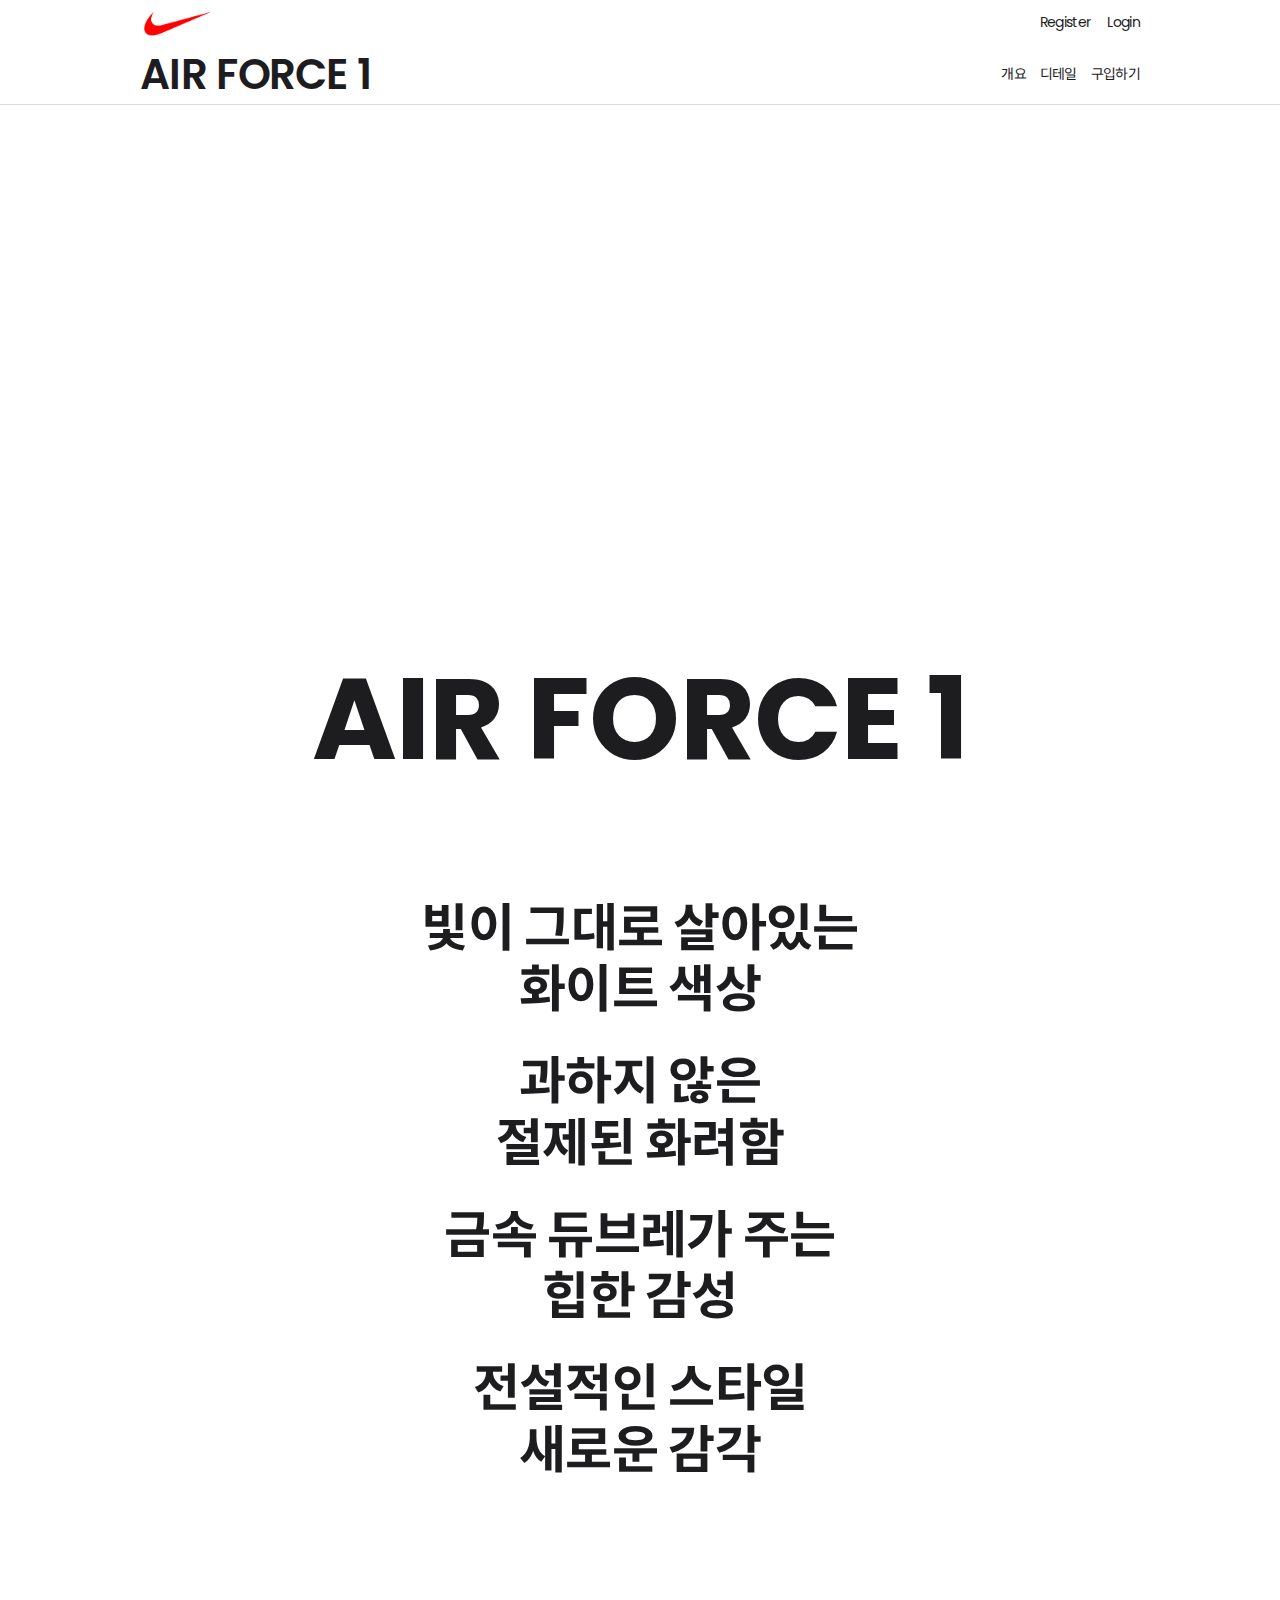
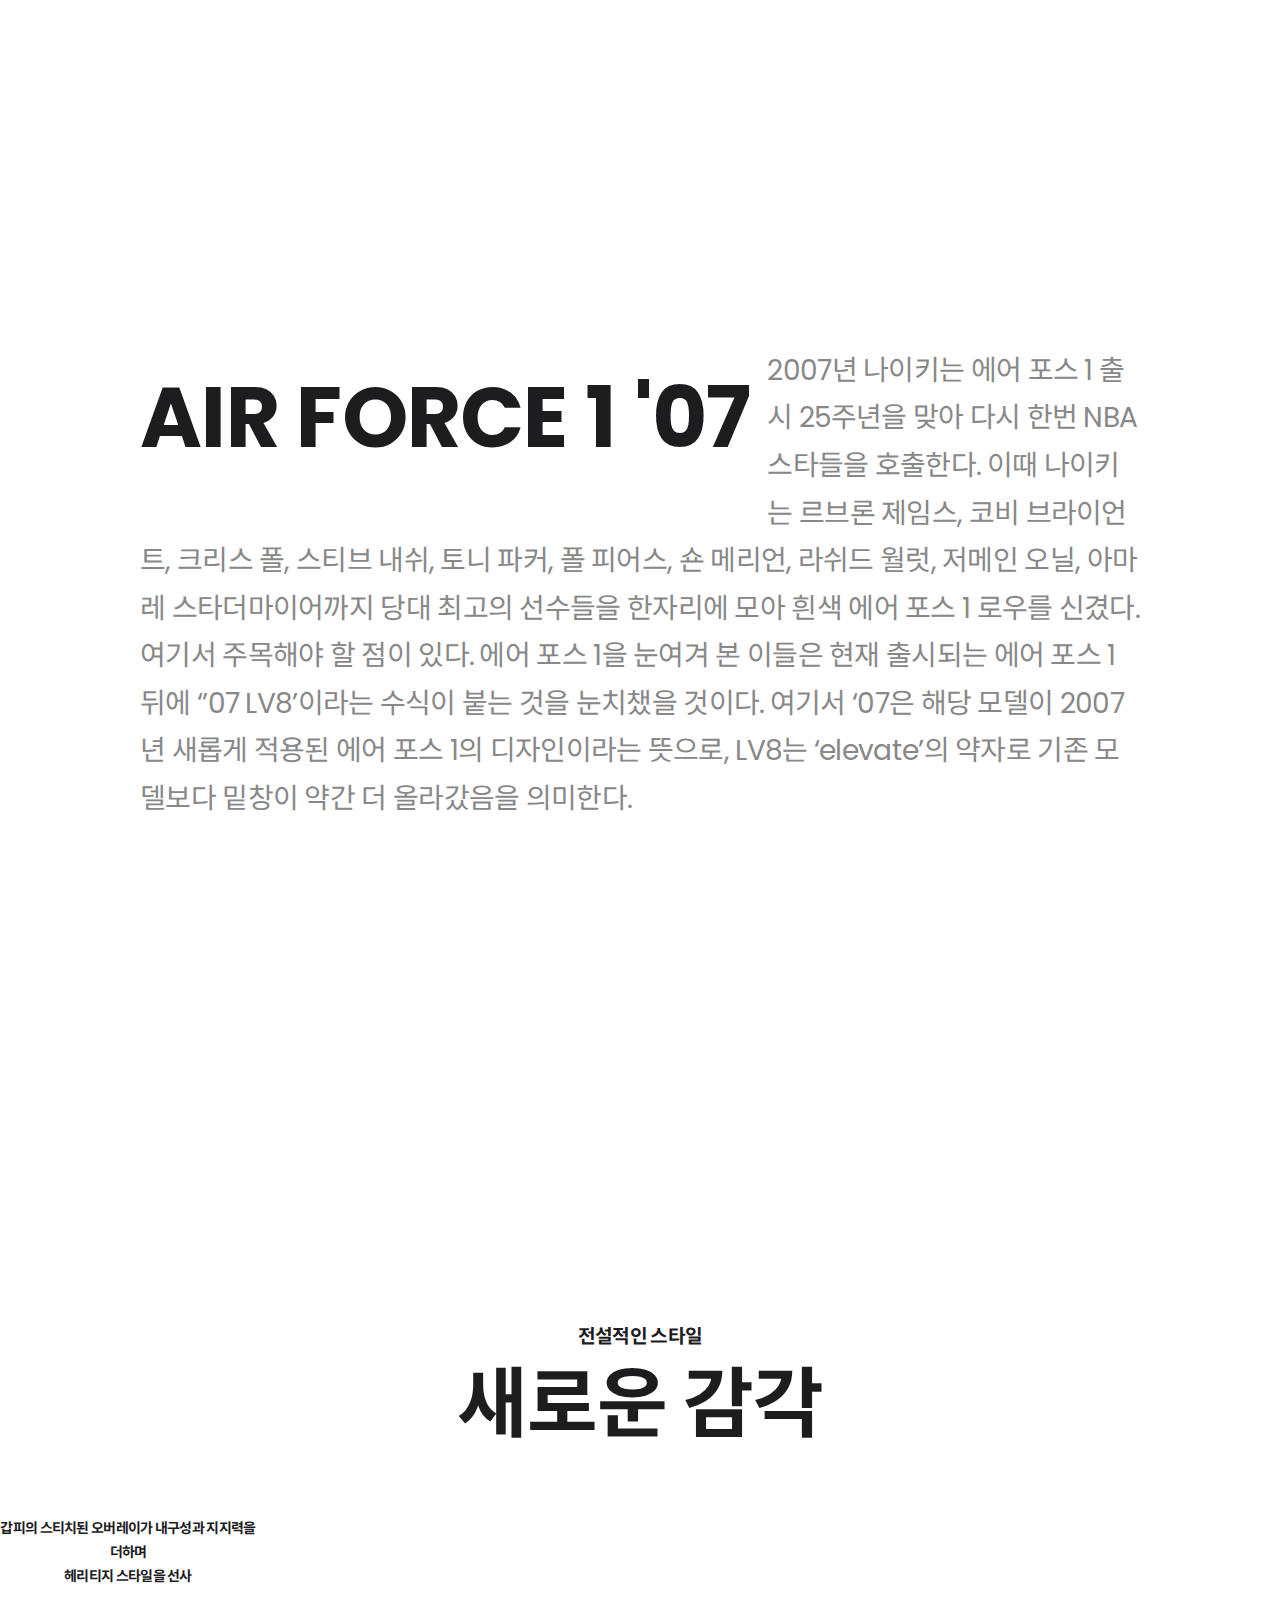
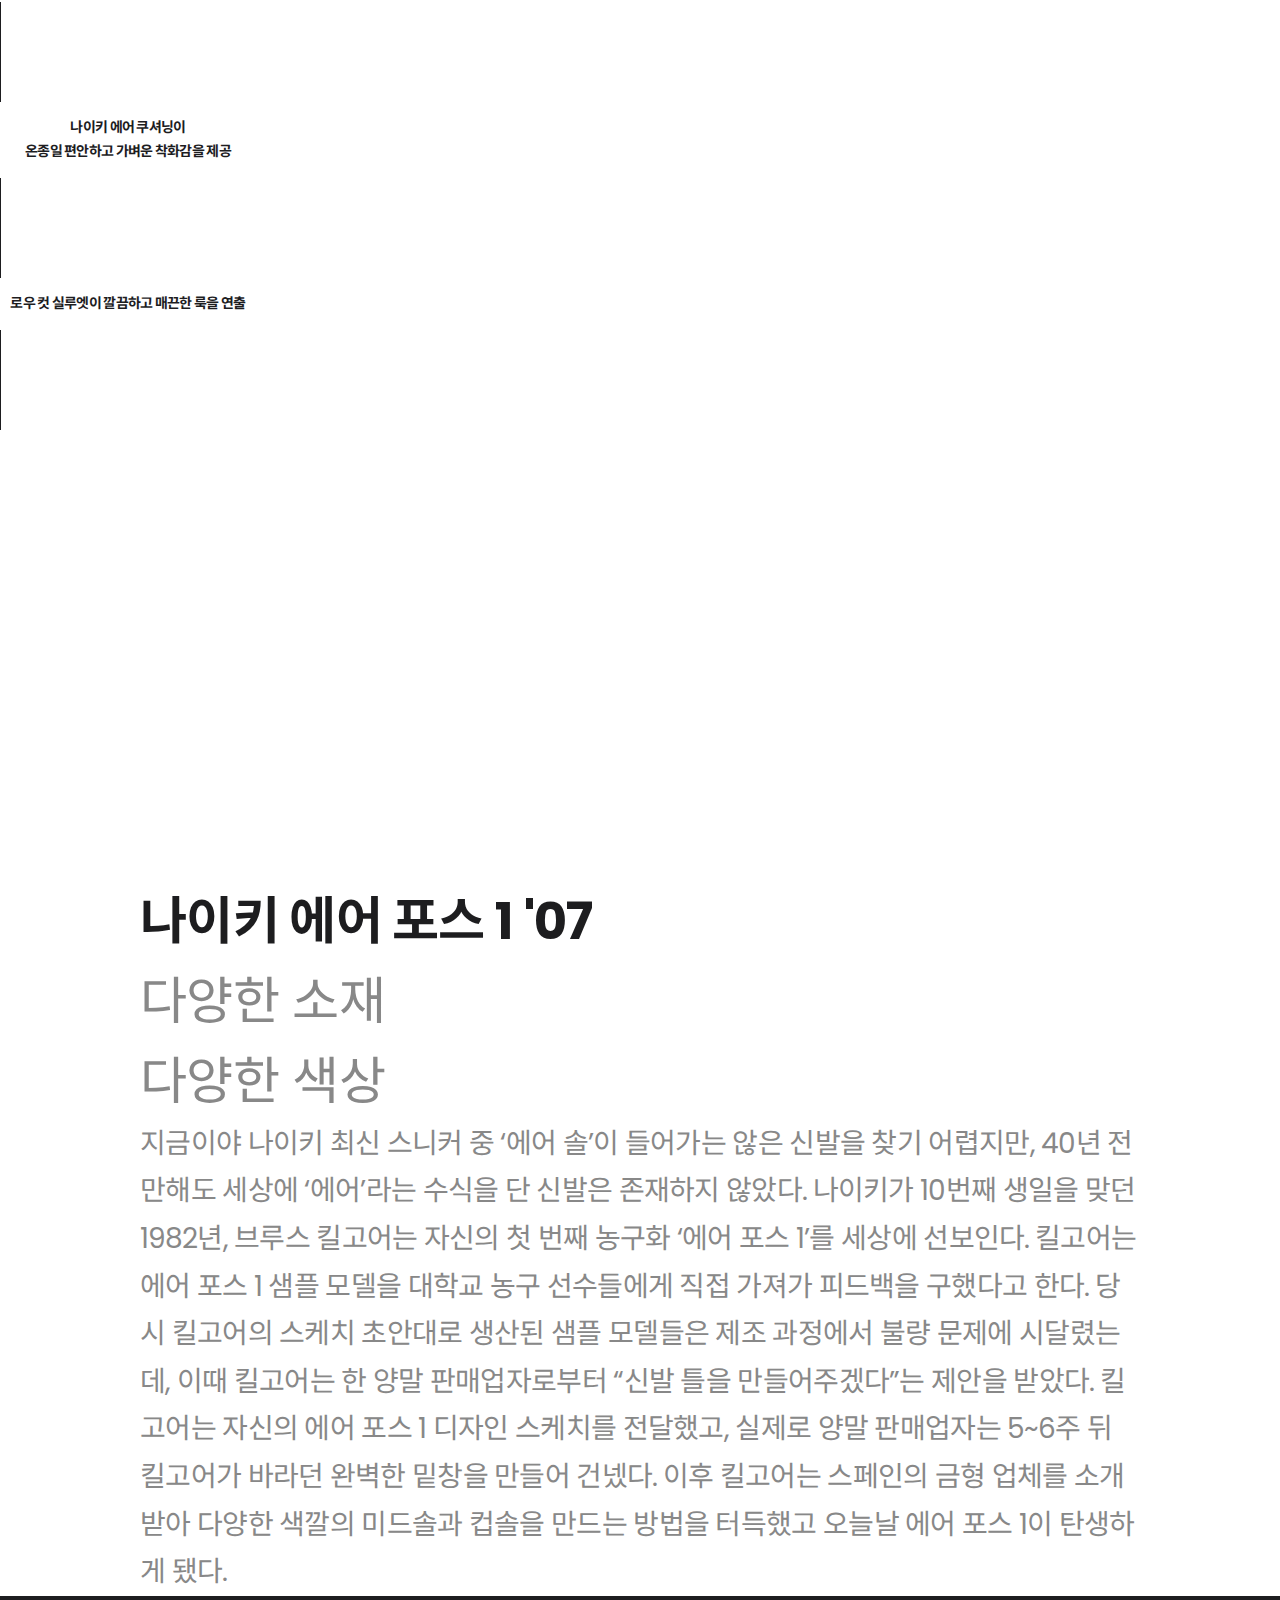
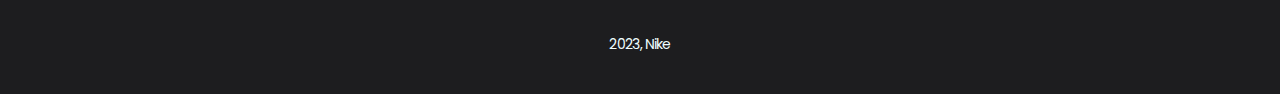
==== index.html @ 3abee998 "Html 내용과 기본 Css 환경 세팅" ====
<!DOCTYPE html>
<html lang="en">
<head>
    <meta charset="UTF-8">
    <meta name="viewport" content="width=device-width, initial-scale=1.0">
    <link rel="preconnect" href="https://fonts.googleapis.com">
    <link rel="preconnect" href="https://fonts.gstatic.com" crossorigin>
    <link href="https://fonts.googleapis.com/css2?family=Noto+Sans+KR&family=Poppins:wght@300;700&display=swap" rel="stylesheet">
    <link rel="stylesheet" href="css/main.css">
    <title>Nike</title>

</head>
<body>
    <div class="container">
        <nav class="global-nav">
            <div class="global-nav-link">
                    <img src="./images/logo.png" alt="로고"/>
                    <div class="global-menu">
                        <a href="">Register</a>
                        <a href="">Login</a>   
                    </div>             
            </div>
        </nav>
        <nav class="local-nav">
            <div class="local-nav-link">
                <a href="" class="product-name">AIR FORCE 1</a>
                <a href="">개요</a>
                <a href="">디테일</a>
                <a href="">구입하기</a>
            </div>
        </nav>
    </div>

    <section class="scroll-section" id="scroll-section-0">
        <h1>AIR FORCE 1</h1>
        <div class="sticky-elem main-message">
            <p>빛이 그대로 살아있는<br>화이트 색상</p>
        </div>
        <div class="sticky-elem main-message">
            <p>과하지 않은<br>절제된 화려함</p>
        </div>
        <div class="sticky-elem main-message">
            <p>금속 듀브레가 주는<br>힙한 감성</p>
        </div>
        <div class="sticky-elem main-message">
            <p>전설적인 스타일<br>새로운 감각</p>
        </div>
    </section>

    <section class="scroll-section" id="scroll-section-1">
        <p class="description">
            <strong>AIR FORCE 1 '07</strong>
            2007년 나이키는 에어 포스 1 출시 25주년을 맞아 다시 한번 NBA 스타들을 호출한다. 이때 나이키는 르브론 제임스, 코비 브라이언트, 크리스 폴, 스티브 내쉬, 토니 파커, 폴 피어스, 숀 메리언, 라쉬드 월럿, 저메인 오닐, 아마레 스타더마이어까지 당대 최고의 선수들을 한자리에 모아 흰색 에어 포스 1 로우를 신겼다. 여기서 주목해야 할 점이 있다. 에어 포스 1을 눈여겨 본 이들은 현재 출시되는 에어 포스 1 뒤에 ‘’07 LV8’이라는 수식이 붙는 것을 눈치챘을 것이다. 여기서 ‘07은 해당 모델이 2007년 새롭게 적용된 에어 포스 1의 디자인이라는 뜻으로, LV8는 ‘elevate’의 약자로 기존 모델보다 밑창이 약간 더 올라갔음을 의미한다.
        </p>
    </section>

    <section class="scroll-section" id="scroll-section-2">
        <div class="sticky-elem main-message">
            <p><small>전설적인 스타일</small>새로운 감각</p>
            
        </div>
        <div class="sticky-elem desc-message">
            <p>갑피의 스티치된 오버레이가 내구성과 지지력을 더하며<br> 헤리티지 스타일을 선사</p>
            <div class="pin"></div>
        </div>
        <div class="sticky-elem desc-message">
            <p> 나이키 에어 쿠셔닝이<br> 온종일 편안하고 가벼운 착화감을 제공</p>
            <div class="pin"></div>
        </div>
        <div class="sticky-elem desc-message">
            <p>로우 컷 실루엣이 깔끔하고 매끈한 룩을 연출</p>
            <div class="pin"></div>
        </div>
        
    </section>
    <section class="scroll-section" id="scroll-section-3">
        <div class="mid-message">
            <strong>나이키 에어 포스 1 '07</strong><br>
            다양한 소재<br>
            다양한 색상
        </div>
        <p class="canvas-caption">지금이야 나이키 최신 스니커 중 ‘에어 솔’이 들어가는 않은 신발을 찾기 어렵지만, 40년 전만해도 세상에 ‘에어’라는 수식을 단 신발은 존재하지 않았다. 나이키가 10번째 생일을 맞던 1982년, 브루스 킬고어는 자신의 첫 번째 농구화 ‘에어 포스 1’를 세상에 선보인다. 킬고어는 에어 포스 1 샘플 모델을 대학교 농구 선수들에게 직접 가져가 피드백을 구했다고 한다. 당시 킬고어의 스케치 초안대로 생산된 샘플 모델들은 제조 과정에서 불량 문제에 시달렸는데, 이때 킬고어는 한 양말 판매업자로부터 “신발 틀을 만들어주겠다”는 제안을 받았다. 킬고어는 자신의 에어 포스 1 디자인 스케치를 전달했고, 실제로 양말 판매업자는 5~6주 뒤 킬고어가 바라던 완벽한 밑창을 만들어 건넸다. 이후 킬고어는 스페인의 금형 업체를 소개받아 다양한 색깔의 미드솔과 컵솔을 만드는 방법을 터득했고 오늘날 에어 포스 1이 탄생하게 됐다.</p>
    </section>

    <footer class="footer">2023, Nike</footer>

</body>
</html>
---- css/main.css ----
@charset "utf-8";

html{
    font-family: 'Poppins','Noto Sans KR';
    font-size : 14px;/*root의 폰트사이즈 14px->rem의 기준*/

}

body {
    overflow-x: hidden;/*일반적으로 가로 스크롤을막아서 안전하게됨*/
    color: rgb(29,29,31);
    letter-spacing : -0.05em;
    background-color: white;
    margin:0;
}

p {
    line-height : 1.7;
}
a{
    color: rgb(29,29,31);
    text-decoration: none;
}

.global-nav {
    height: 44px;
    padding: 0 1rem;
}

.global-nav-link,
.local-nav-link{
    display: flex;
    margin : 0 auto;
    align-items: center;
    height: 100%;
    max-width: 1000px;
}
.global-nav-link img{
    height: 35px;
}
.global-menu a{
    margin-left : 1em;
    
}
.global-nav-link{
    justify-content: space-between;
}


.local-nav{
    height:60px;
    padding: 0 1rem;
    border-bottom: 1px solid #ddd;
}
.local-nav-link a:not(.product-name){
    margin-left: 1em;
    align-items: center;

}
.local-nav-link .product-name{
    margin-right: auto;
    font-size: 20px;;
    font-weight: 600;
}


/*첫번째 섹션*/
.scroll-section{
    padding-top: 50vh;
}

#scroll-section-0 h1{
    font-size: 4rem;
    text-align : center;
}
.main-message{
    display: flex;
    align-items: center;/*수직 가운데 정렬*/
    justify-content: center;/*수평 가운데 정렬*/
    height: 3em;/*현재 아래에 있는2.5rem의 3배를 뜻함*/
    font-size: 2.5rem; /*root의 font-size의 2.5배*/
}
.main-message p{
    font-weight: bold;
    text-align: center;
    line-height: 1.2;
}

/*두번째 섹션*/
.description{
    max-width: 1000px;
    margin: 0 auto;
    padding :0 1rem;/*위에 nav와 padding맞춰줌*/
    font-size: 1.2rem;
    color: #888

}
.description strong{
    float: left;
    margin-right: 0.2em;/*3배의 20퍼센트*/
    font-size: 3rem;/*1rem은 14px 3rem은 14*3배*/
    color:rgb(29,29,31)
    
}

/*세번째 섹션*/
#scroll-section-2 .main-message{
    font-size: 3.5rem;
}
.main-message small{
    display: block;
    font-size: 1.2rem;
    margin-bottom: 0.5em;
}
.desc-message{
    font-weight: bold;
    width: 50%;
    text-align: center;
}
.pin {
    width: 1px;
    height: 100px;
    background-color: rgb(29,29,31);
}



/*네번째 섹션*/
.mid-message{
    max-width: 1000px;
    margin: 0 auto;
    font-size: 2rem;
    padding : 0 1em;
    color: #888;
}
.mid-message strong{
    color : rgb(29,29,31);
}

/*네번째 섹션*/
.canvas-caption{
    max-width: 1000px;
    margin: 0 auto;
    padding: 0 1em;
    color : #888;
    font-size: 1.2rem;
}

.footer{
    display: flex;
    align-items: center;
    justify-content: center;
    height: 7rem;
    color:azure;
    background-color: rgb(29,29,31);
}

/*모바일 기준으로 위 스타일 작성했으므로 데스크톱기준으로 media작성함
창크기가 1024px이상이면 아래 스타일 적용
*/
@media (min-width:1024px){
    .local-nav-link .product-name{
        font-size: 3rem;
    }
    /*섹션 1*/
    #scroll-section-0 h1 {
        font-size: 9vw;
    }
    .main-message{
        font-size: 4vw
    }
    /*섹션2*/
    .description{
        font-size: 2rem;
    }
    .description strong{
        font-size: 6rem;
    }
    /*섹션3*/
    #scroll-section-2 .main-message{
        font-size: 6vw;

    }
    .main-message small{
        font-size:1.5vw;
    }
    .desc-message{
        width:20%
    }
    /*섹션4*/
    .mid-message{
        font-size: 4vw;
    }
    .canvas-caption{
        font-size: 2rem;
    }
}
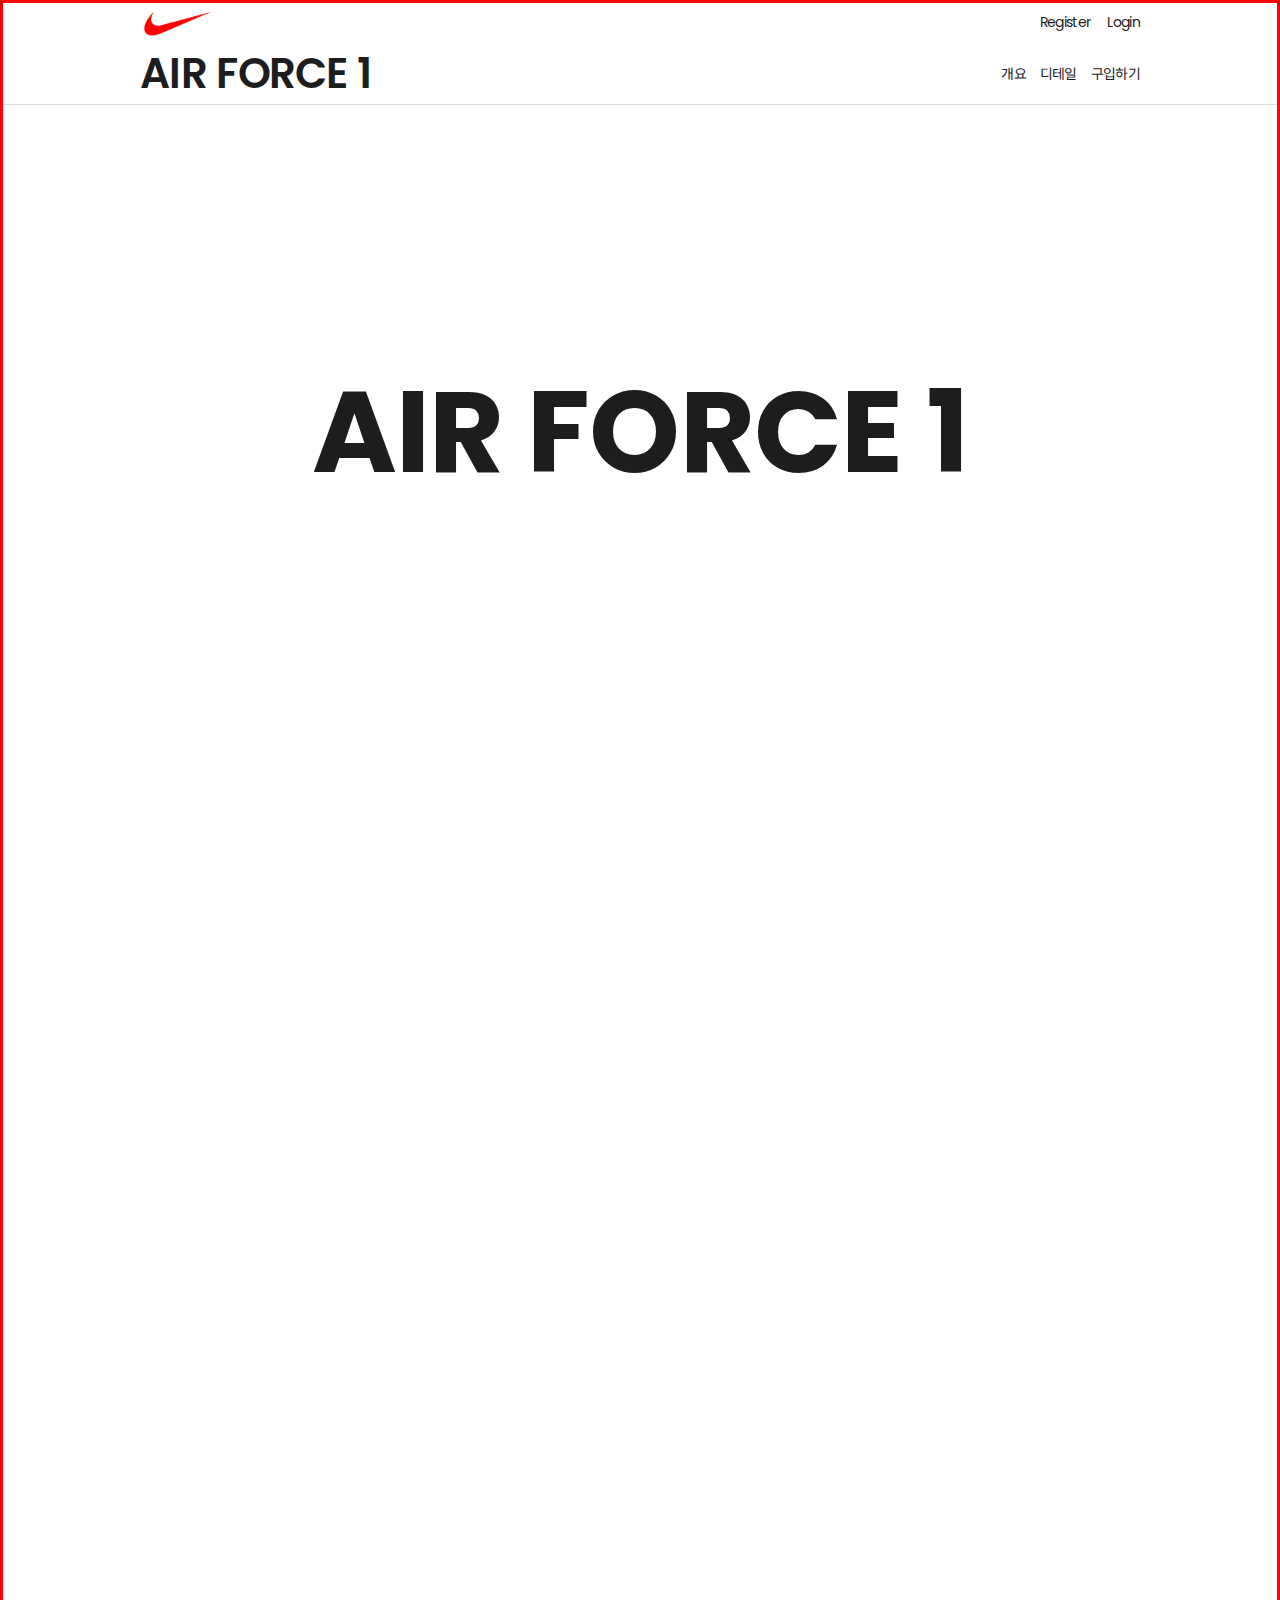
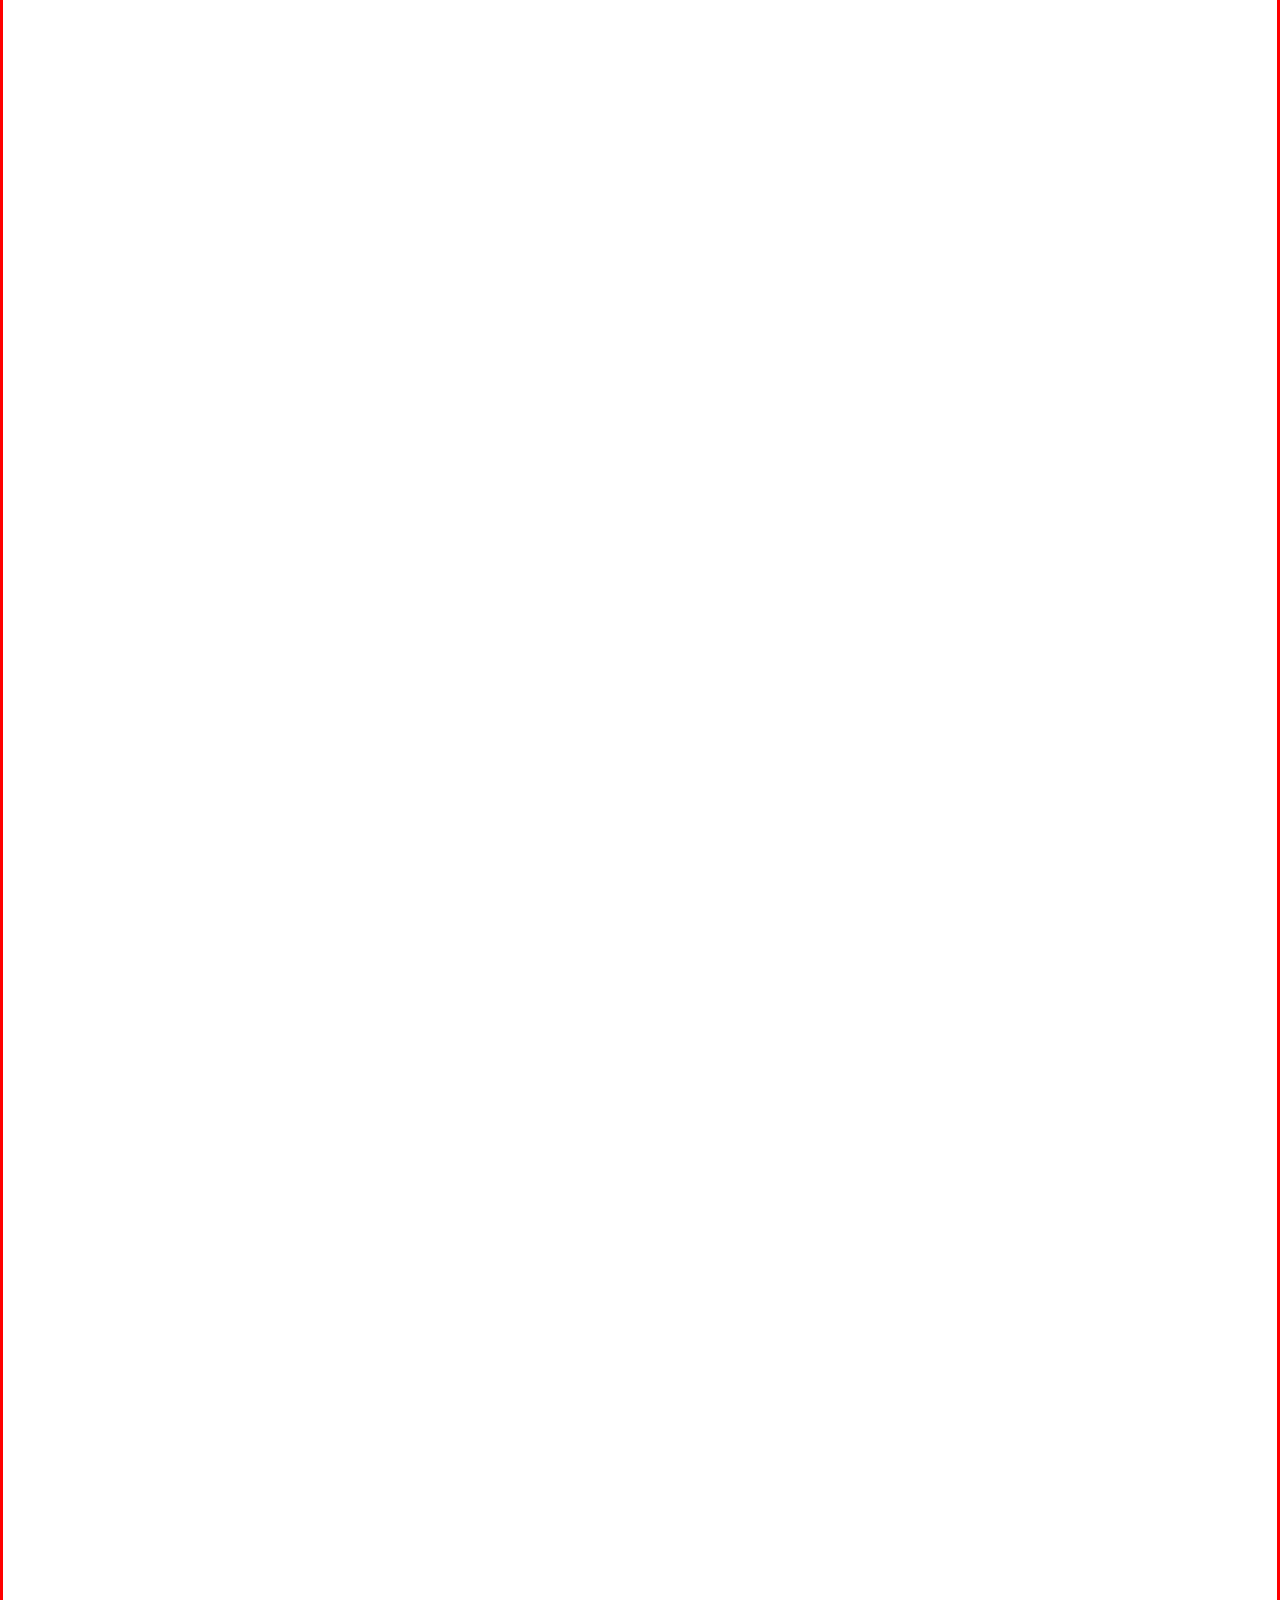
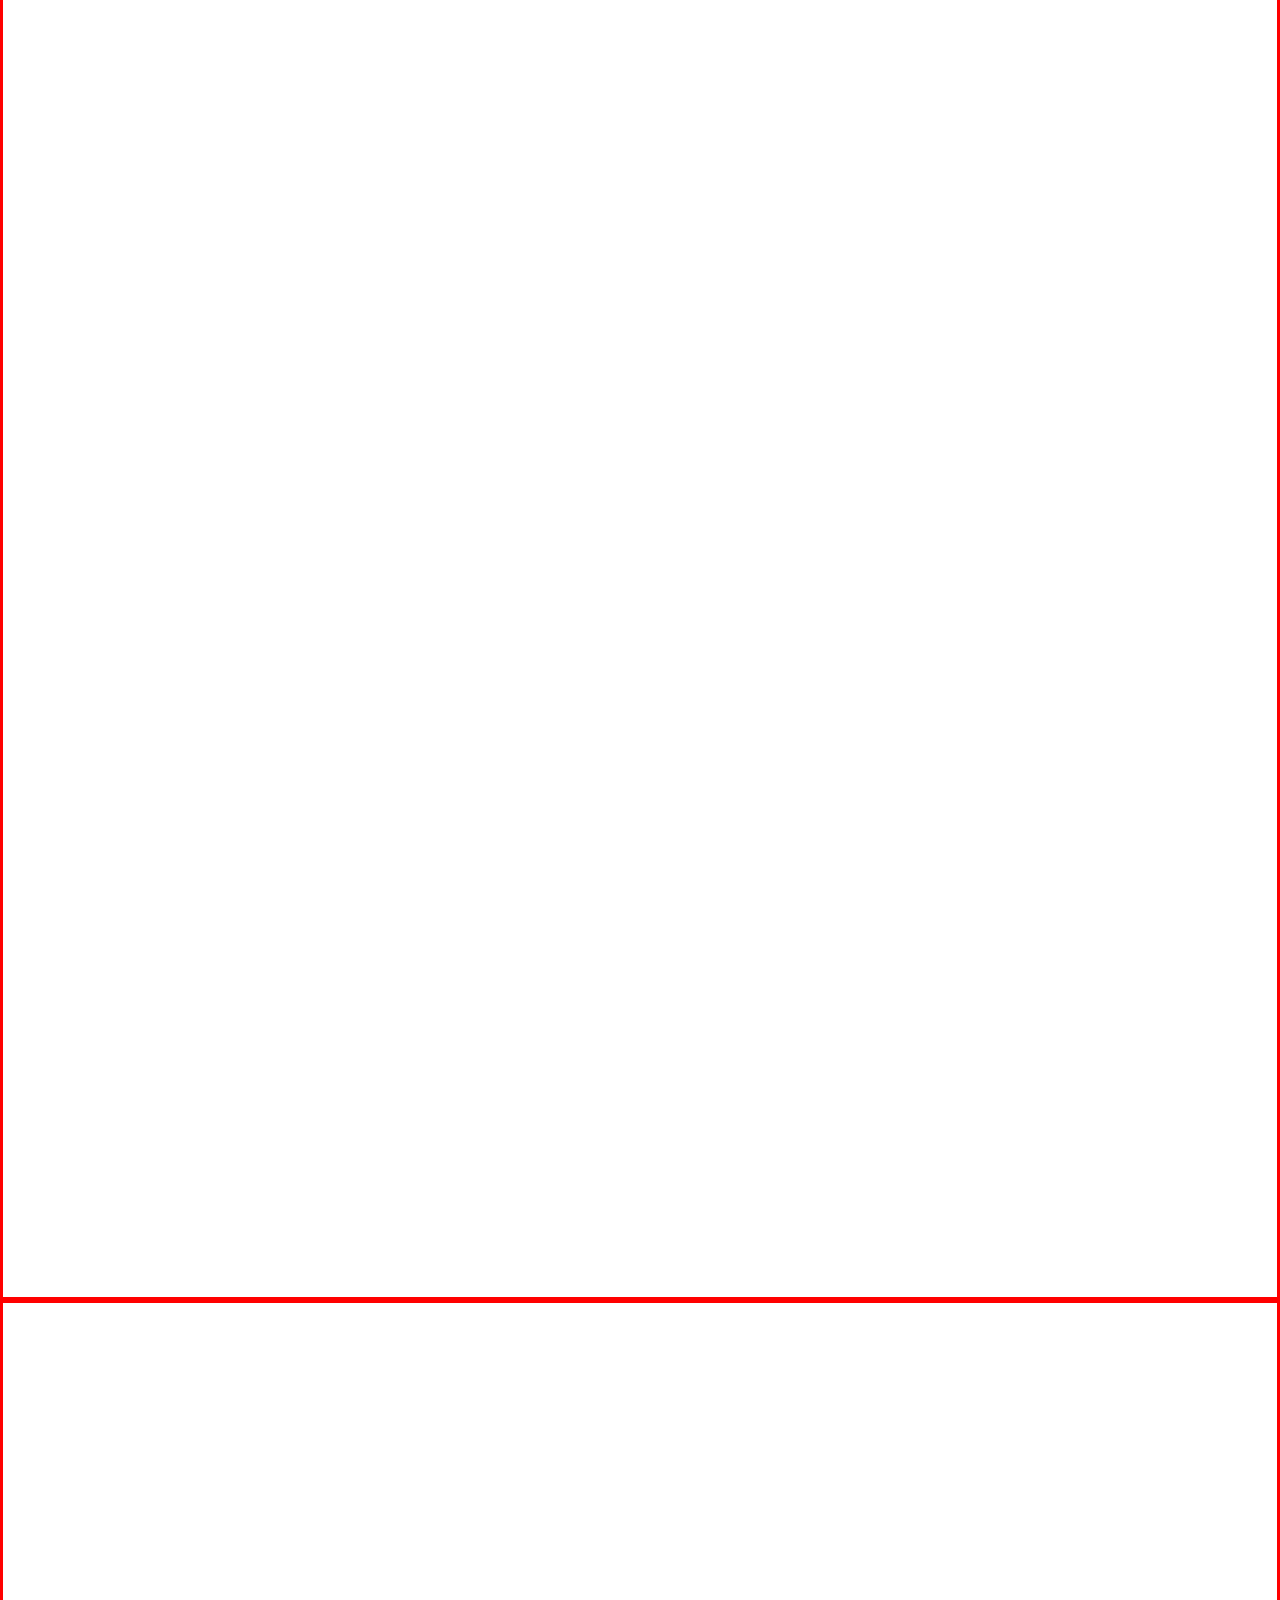
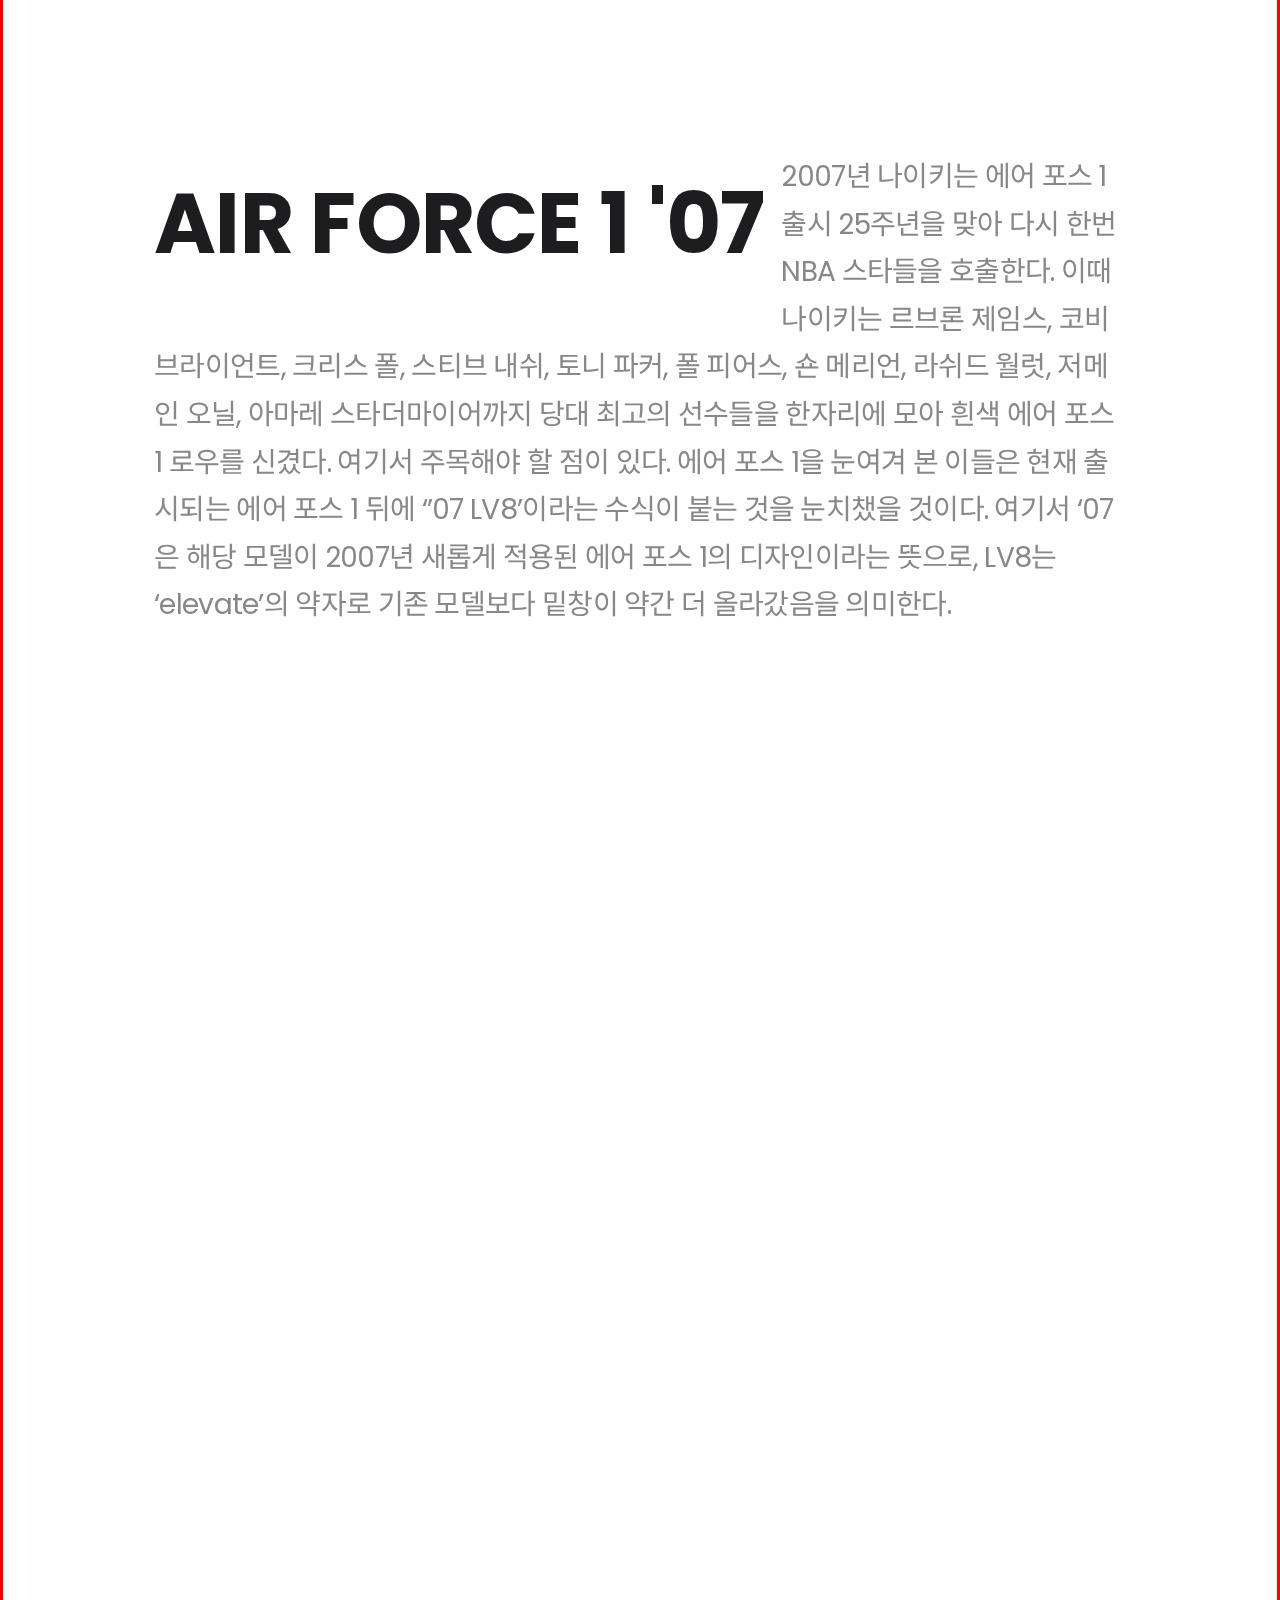
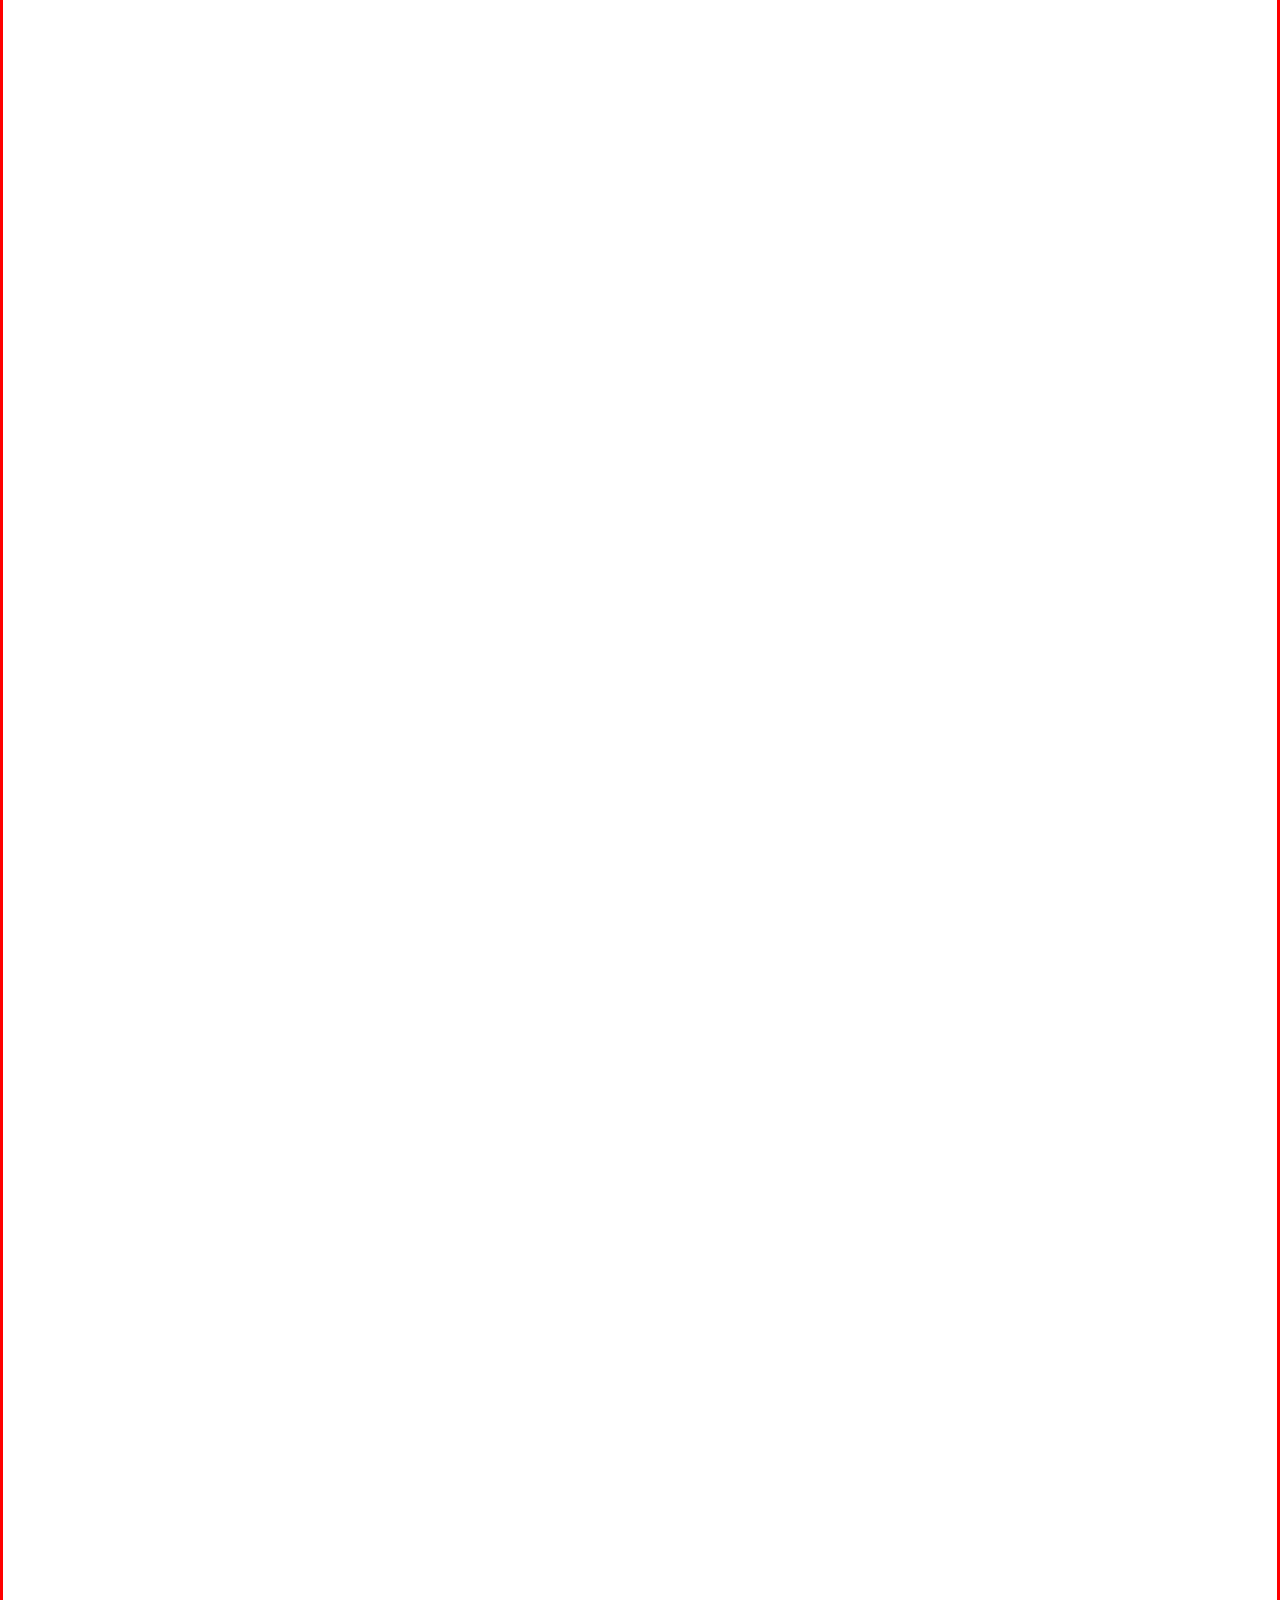
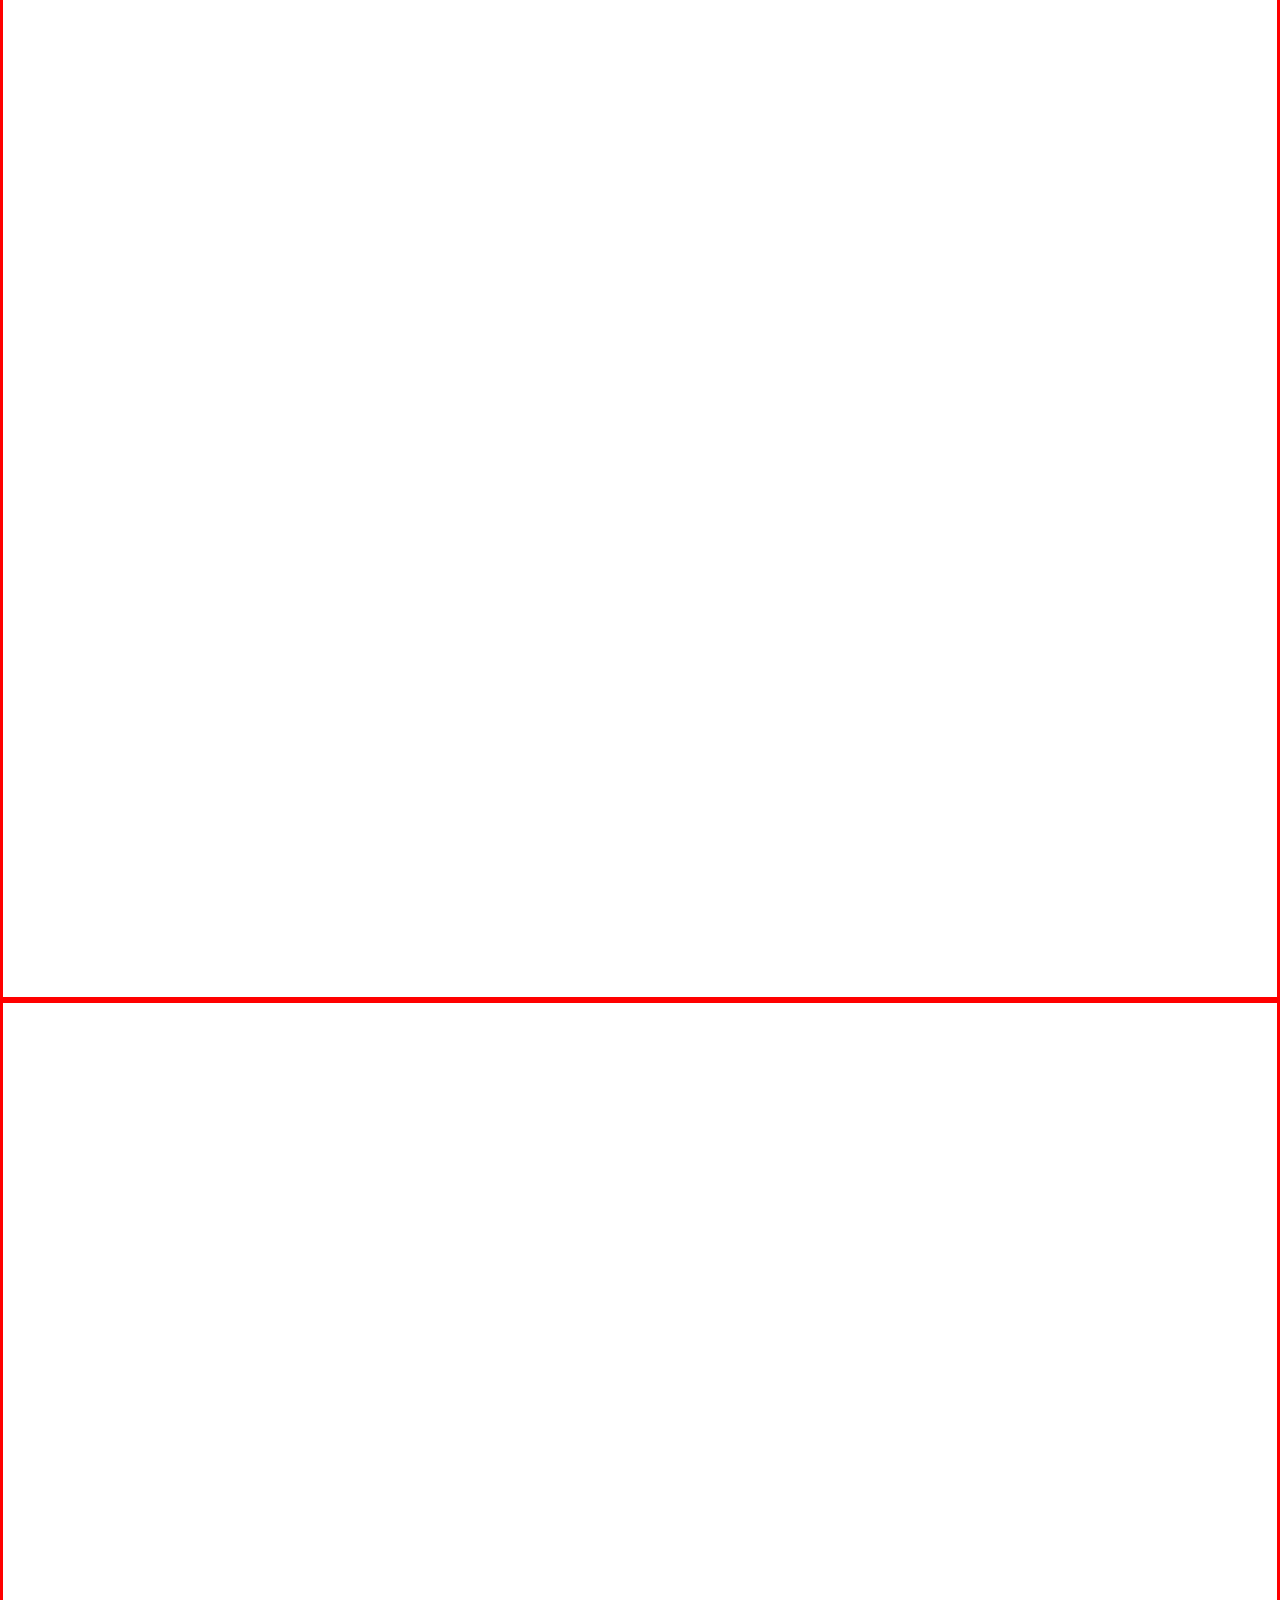
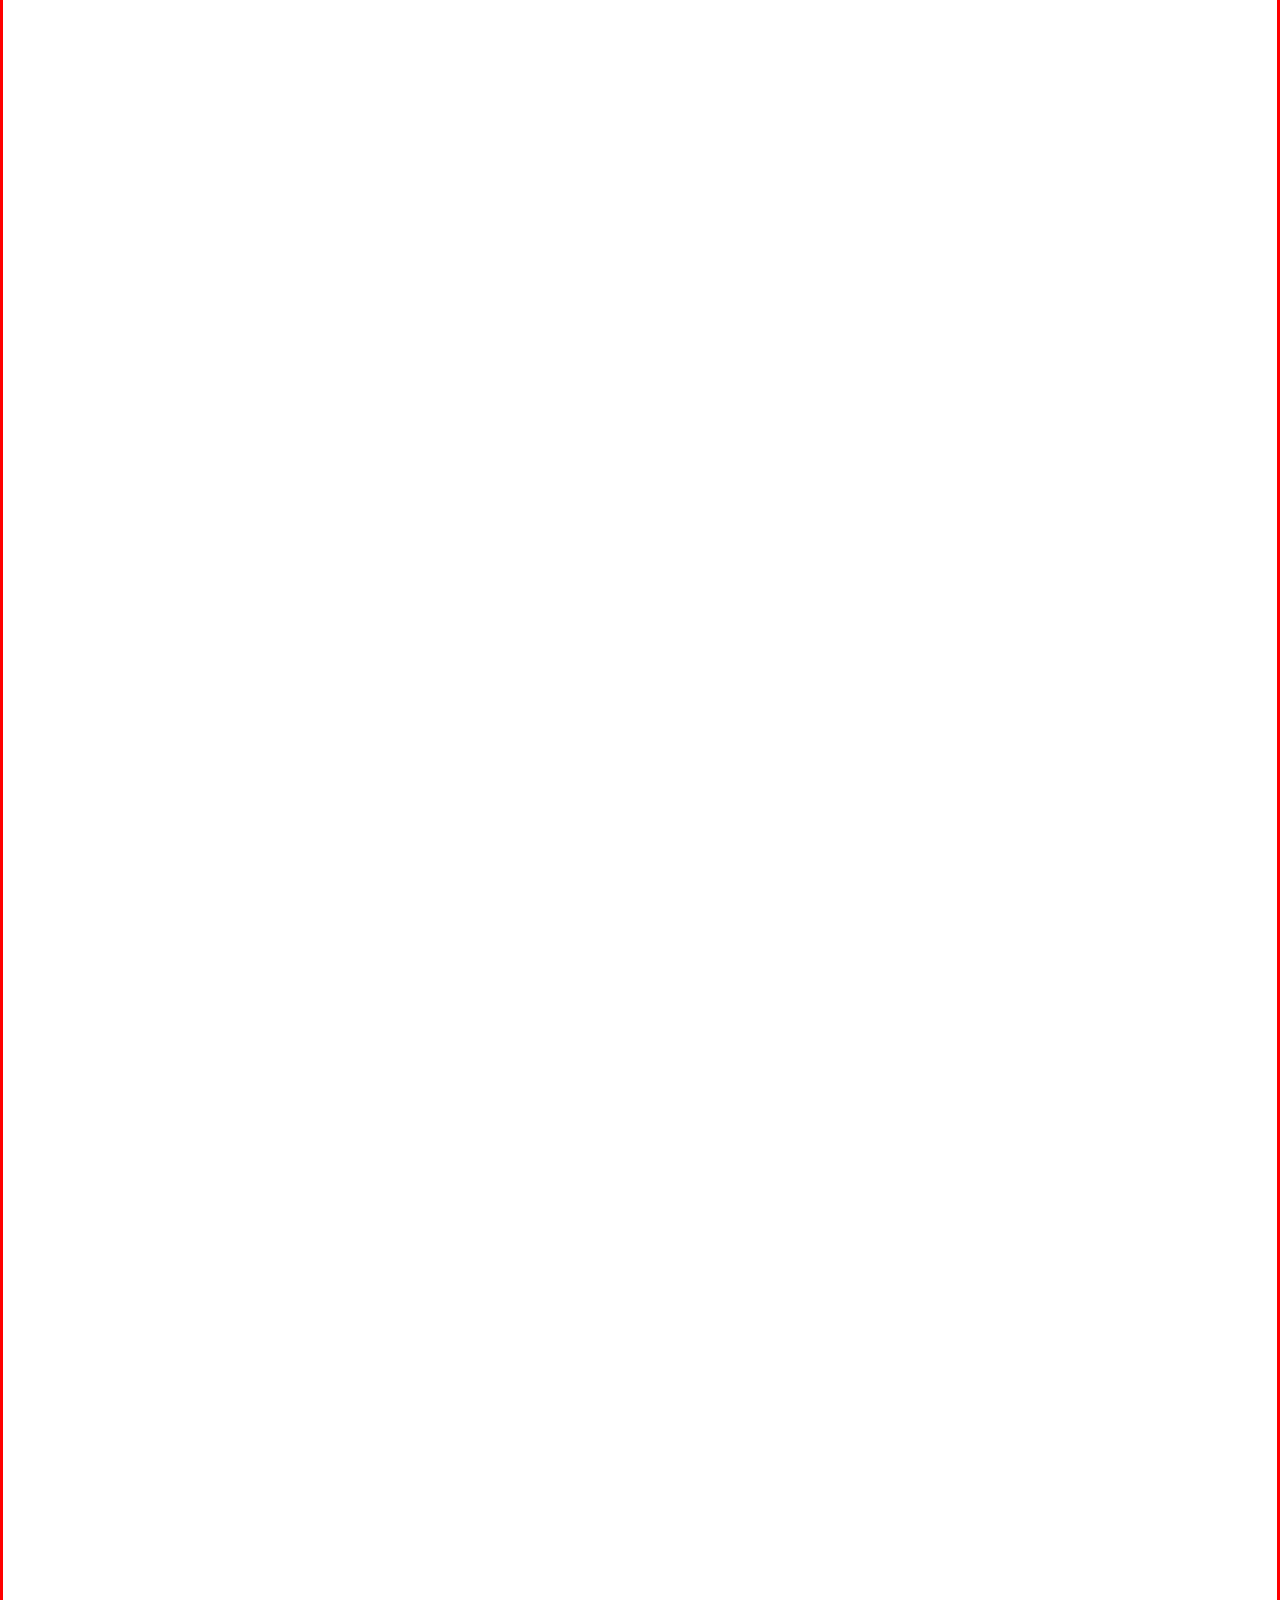
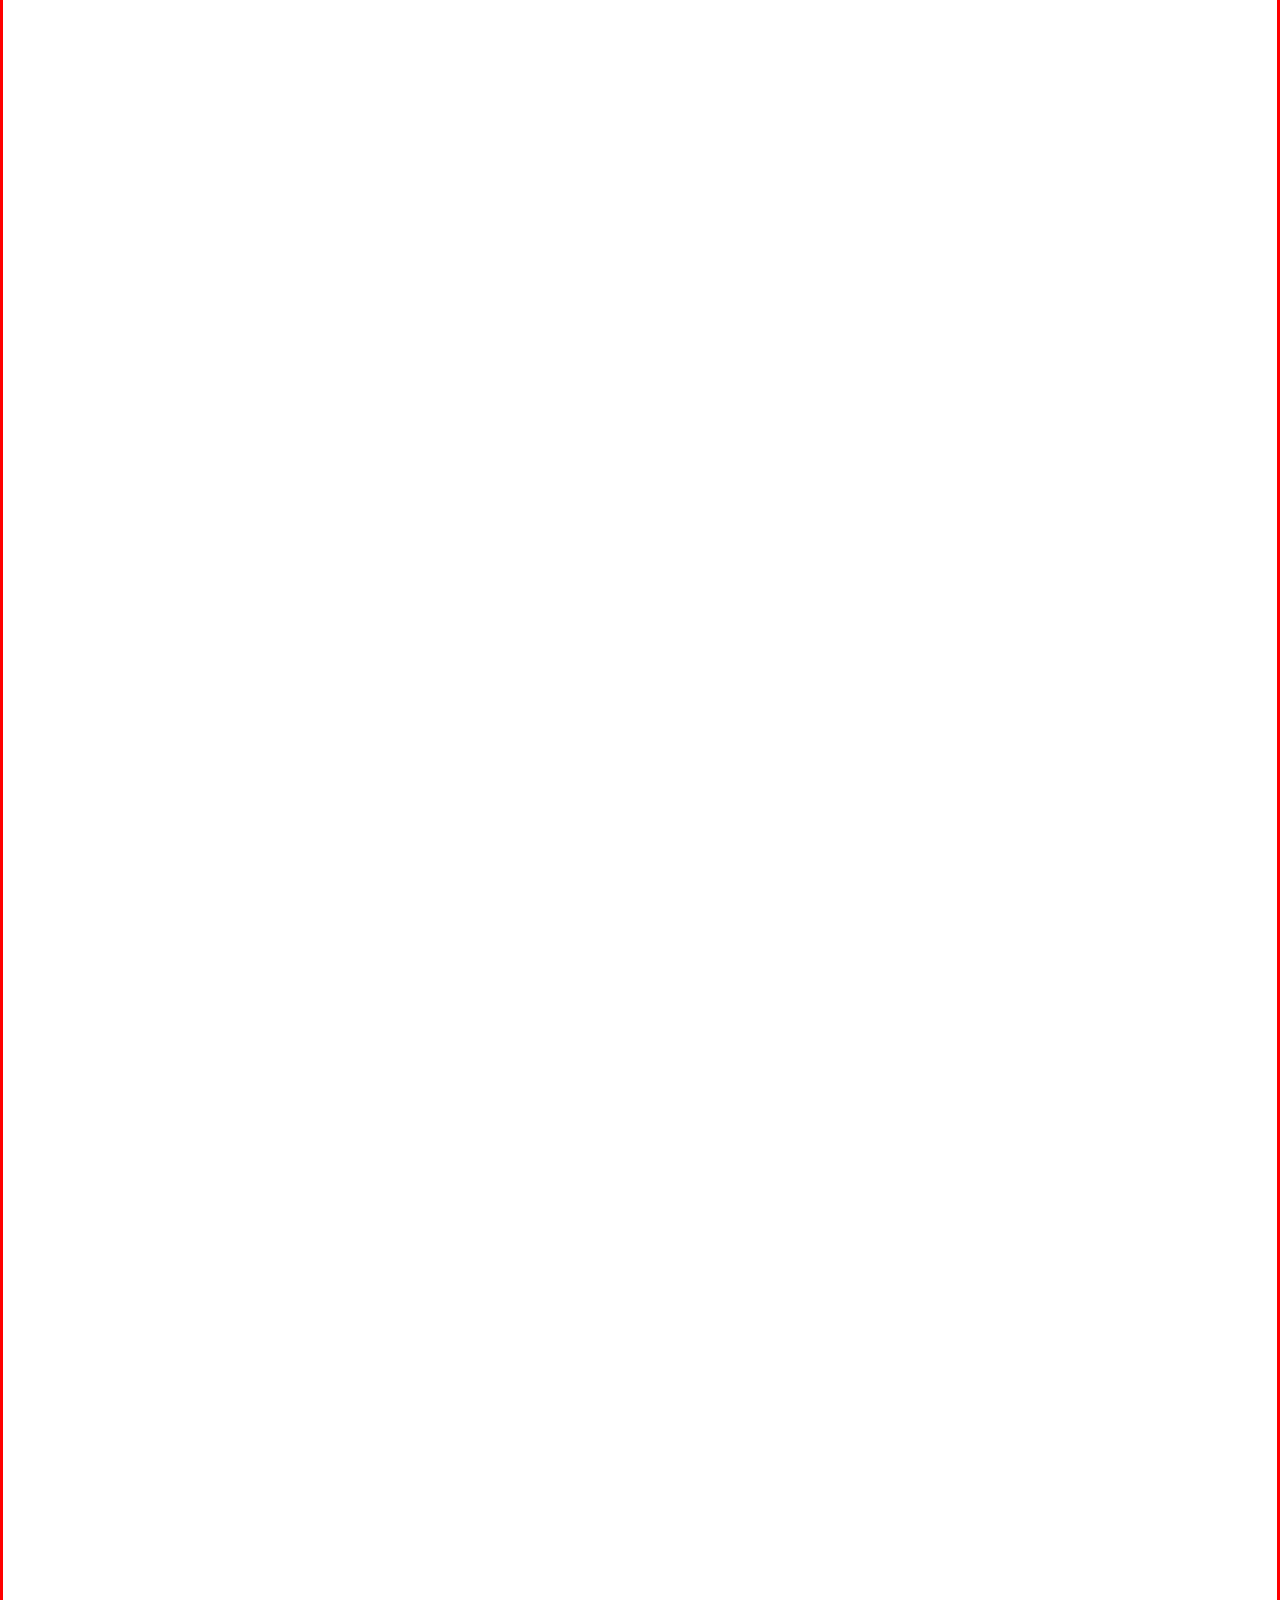
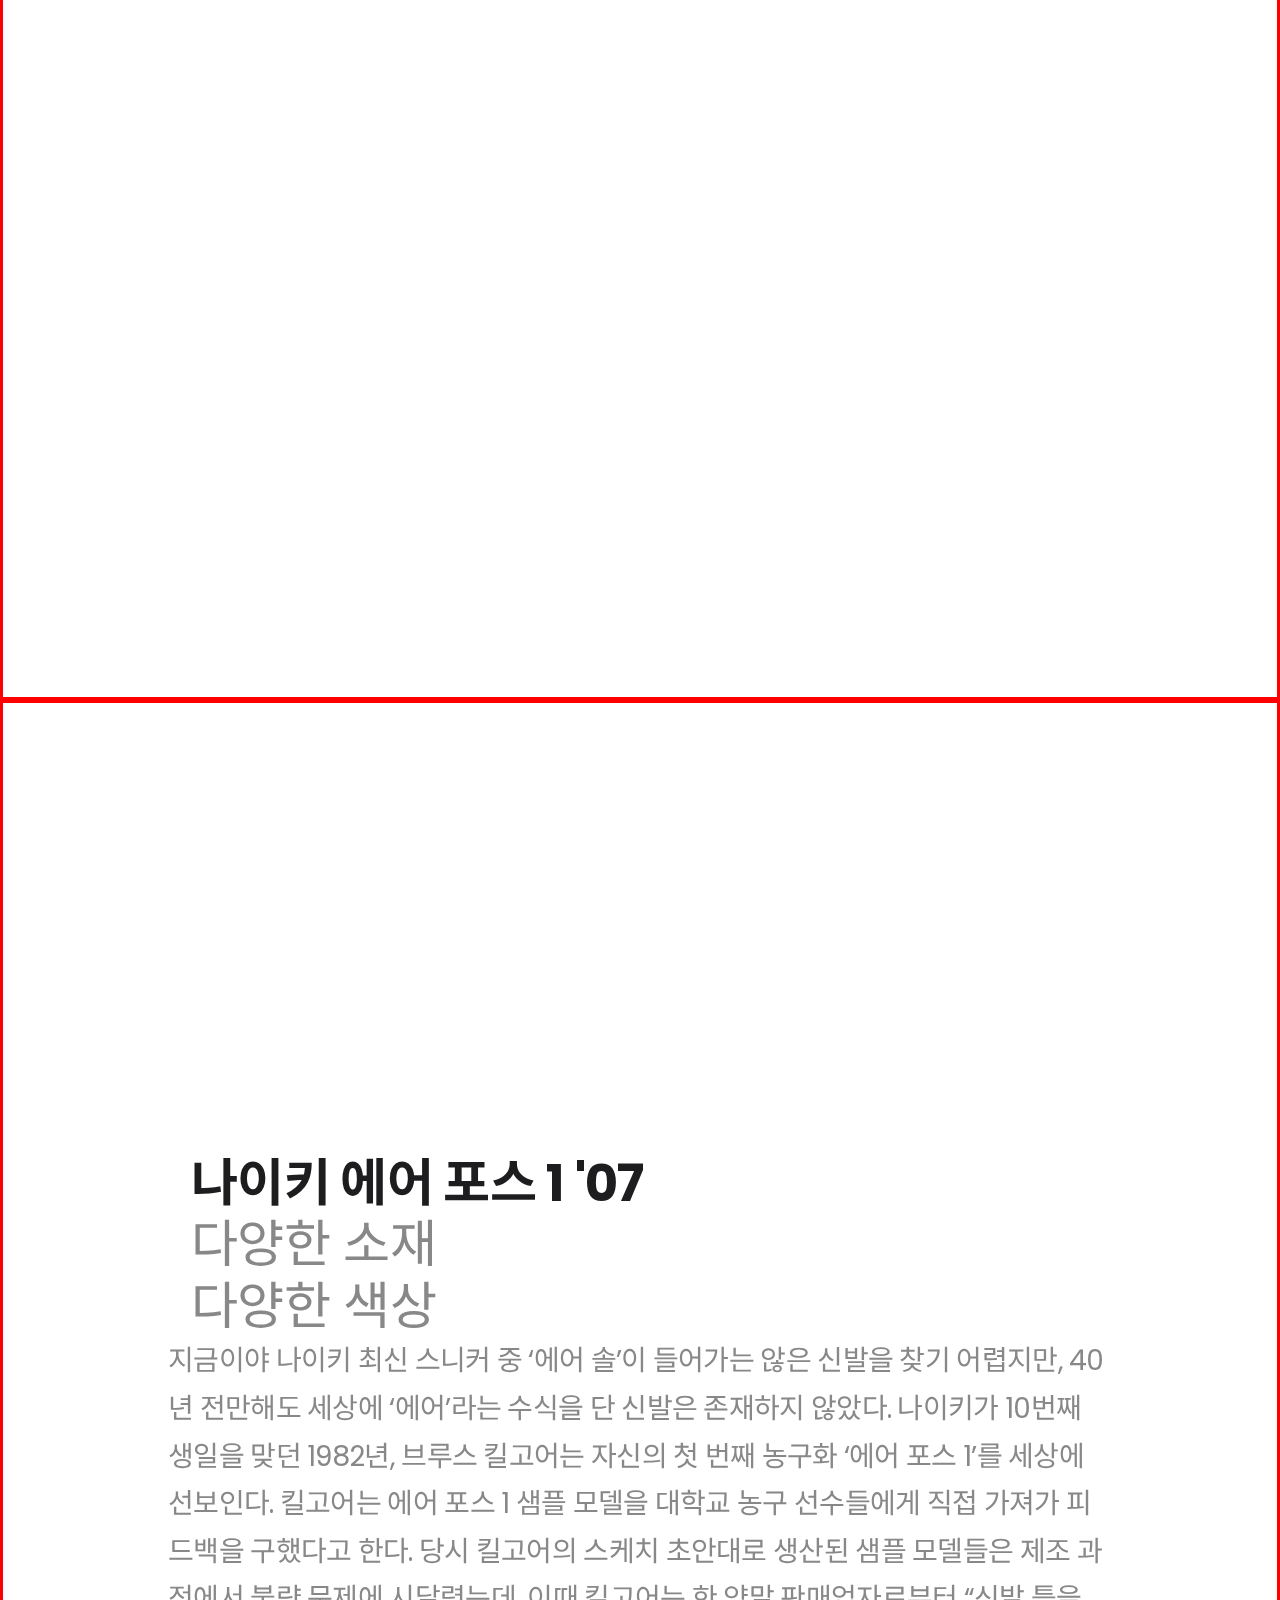
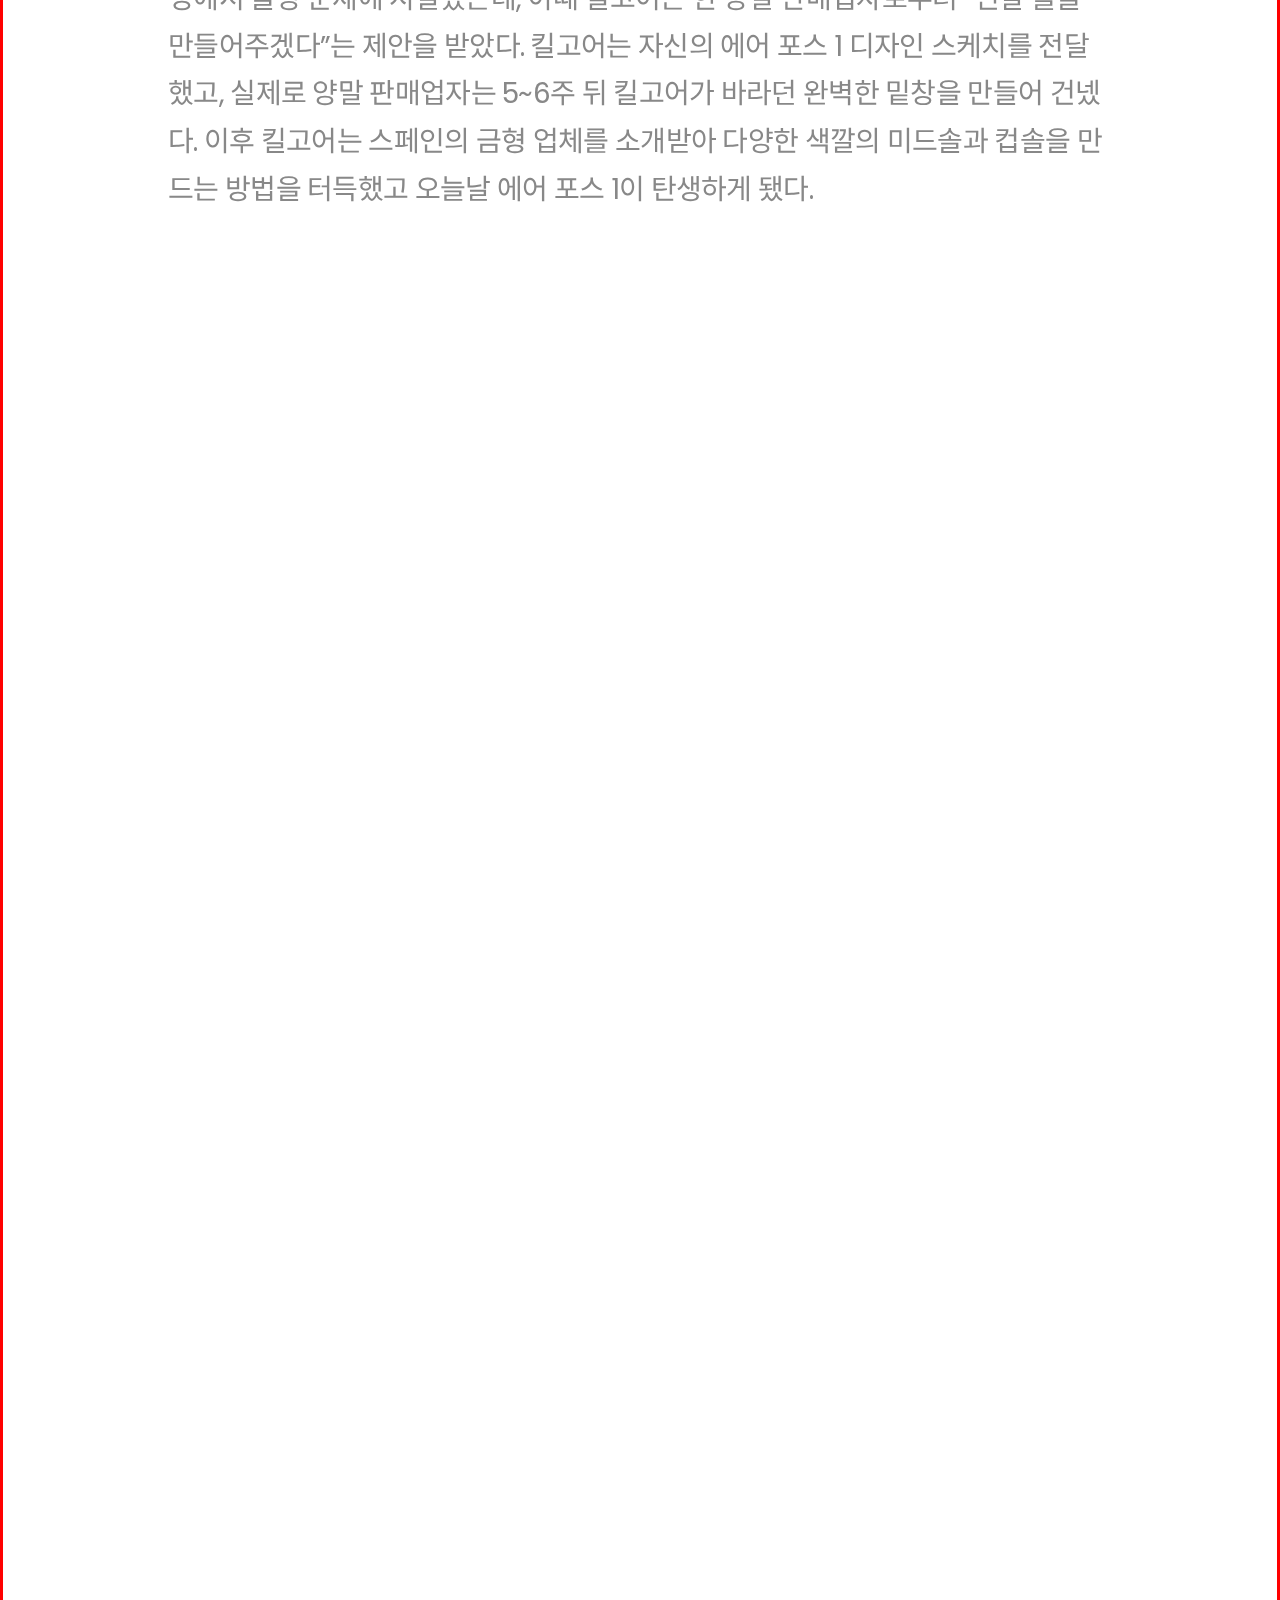
==== commit 16639154: "기본 css적용과 스크롤 애니메이션 구현" ====
--- a/index.html
+++ b/index.html
@@ -6,6 +6,7 @@
     <link rel="preconnect" href="https://fonts.googleapis.com">
     <link rel="preconnect" href="https://fonts.gstatic.com" crossorigin>
     <link href="https://fonts.googleapis.com/css2?family=Noto+Sans+KR&family=Poppins:wght@300;700&display=swap" rel="stylesheet">
+    <link rel="stylesheet" href="css/default.css">
     <link rel="stylesheet" href="css/main.css">
     <title>Nike</title>
 
@@ -33,16 +34,16 @@
 
     <section class="scroll-section" id="scroll-section-0">
         <h1>AIR FORCE 1</h1>
-        <div class="sticky-elem main-message">
+        <div class="sticky-elem main-message a">
             <p>빛이 그대로 살아있는<br>화이트 색상</p>
         </div>
-        <div class="sticky-elem main-message">
+        <div class="sticky-elem main-message b">
             <p>과하지 않은<br>절제된 화려함</p>
         </div>
-        <div class="sticky-elem main-message">
+        <div class="sticky-elem main-message c">
             <p>금속 듀브레가 주는<br>힙한 감성</p>
         </div>
-        <div class="sticky-elem main-message">
+        <div class="sticky-elem main-message d">
             <p>전설적인 스타일<br>새로운 감각</p>
         </div>
     </section>
@@ -84,5 +85,6 @@
 
     <footer class="footer">2023, Nike</footer>
 
+    <script src="js/main.js"></script>
 </body>
 </html>--- a/css/default.css
+++ b/css/default.css
@@ -0,0 +1,50 @@
+@charset 'utf-8';
+
+html {
+	font-family: 'Apple SD Gothic Neo', Roboto, 'Noto Sans KR', NanumGothic, 'Malgun Gothic', sans-serif;
+	line-height: 1.2;
+	word-wrap: break-word;
+}
+body {
+	-webkit-font-smoothing: antialiased;
+}
+html, body, div, span, applet, object, iframe,
+h1, h2, h3, h4, h5, h6, p, blockquote, pre,
+a, abbr, acronym, address, big, cite, code,
+del, dfn, em, img, ins, kbd, q, s, samp,
+small, strike, strong, sub, sup, tt, var,
+b, u, i, center,
+dl, dt, dd, ol, ul, li,
+fieldset, form, label, legend,
+table, caption, tbody, tfoot, thead, tr, th, td,
+article, aside, canvas, details, embed,
+figure, figcaption, footer, header, hgroup,
+menu, nav, output, ruby, section, summary,
+time, mark, audio, video {
+	margin: 0;
+	padding: 0;
+	border: 0;
+}
+article, aside, details, figcaption, figure, footer, header, hgroup, menu, nav, section {
+	display: block;
+}
+div, span, article, section, header, footer, aside, p, ul, li, fieldset, legend, label, a, nav, form {
+	box-sizing: border-box;
+}
+ol, ul, li {
+	list-style: none;
+}
+table {
+	border-collapse: collapse;
+	border-spacing: 0;
+}
+img {
+	max-width: 100%;
+	height: auto;
+	border: 0;
+}
+button {
+	border: 0;
+	background: transparent;
+	cursor: pointer;
+}--- a/css/main.css
+++ b/css/main.css
@@ -1,197 +1,258 @@
 @charset "utf-8";
 
-html{
-    font-family: 'Poppins','Noto Sans KR';
-    font-size : 14px;/*root의 폰트사이즈 14px->rem의 기준*/
+html {
+    font-family: 'Poppins', 'Noto Sans KR';
+    font-size: 14px;
+    /*root의 폰트사이즈 14px->rem의 기준*/
 
 }
 
 body {
-    overflow-x: hidden;/*일반적으로 가로 스크롤을막아서 안전하게됨*/
-    color: rgb(29,29,31);
-    letter-spacing : -0.05em;
+    overflow-x: hidden;
+    /*일반적으로 가로 스크롤을막아서 안전하게됨*/
+    color: rgb(29, 29, 31);
+    letter-spacing: -0.05em;
     background-color: white;
-    margin:0;
+    margin: 0;
 }
 
 p {
-    line-height : 1.7;
-}
-a{
-    color: rgb(29,29,31);
+    line-height: 1.7;
+}
+
+a {
+    color: rgb(29, 29, 31);
     text-decoration: none;
 }
 
 .global-nav {
+    position: absolute;
+    top:0px;
+    left:0px;
+    width: 100%;
     height: 44px;
     padding: 0 1rem;
 }
 
-.global-nav-link,
-.local-nav-link{
-    display: flex;
-    margin : 0 auto;
-    align-items: center;
-    height: 100%;
-    max-width: 1000px;
-}
-.global-nav-link img{
-    height: 35px;
-}
-.global-menu a{
-    margin-left : 1em;
-    
-}
-.global-nav-link{
-    justify-content: space-between;
-}
-
-
-.local-nav{
-    height:60px;
+.local-nav {
+    position: absolute;
+    top: 45px;
+    left:0px;
+    width: 100%;
+    height: 60px;
     padding: 0 1rem;
     border-bottom: 1px solid #ddd;
 }
-.local-nav-link a:not(.product-name){
+
+.global-nav-link,
+.local-nav-link {
+    display: flex;
+    margin: 0 auto;
+    align-items: center;
+    height: 100%;
+    max-width: 1000px;
+}
+
+.global-nav-link img {
+    height: 35px;
+}
+
+.global-menu a {
     margin-left: 1em;
-    align-items: center;
-
-}
-.local-nav-link .product-name{
+
+}
+
+.global-nav-link {
+    justify-content: space-between;
+}
+
+
+
+.local-nav-link a:not(.product-name) {
+    margin-left: 1em;
+    align-items: center;
+
+}
+
+.local-nav-link .product-name {
     margin-right: auto;
-    font-size: 20px;;
+    font-size: 20px;
     font-weight: 600;
 }
 
 
 /*첫번째 섹션*/
-.scroll-section{
+.scroll-section {
+    position: relative;
+    border: 3px solid red;
     padding-top: 50vh;
 }
 
-#scroll-section-0 h1{
+#scroll-section-0 h1 {
+    position: relative;
     font-size: 4rem;
-    text-align : center;
-}
-.main-message{
+    top: -10vh;
+    text-align: center;
+}
+
+.main-message {
     display: flex;
-    align-items: center;/*수직 가운데 정렬*/
-    justify-content: center;/*수평 가운데 정렬*/
-    height: 3em;/*현재 아래에 있는2.5rem의 3배를 뜻함*/
-    font-size: 2.5rem; /*root의 font-size의 2.5배*/
-}
-.main-message p{
+    align-items: center;
+    /*수직 가운데 정렬*/
+    justify-content: center;
+    /*수평 가운데 정렬*/
+    height: 3em;
+    /*현재 아래에 있는2.5rem의 3배를 뜻함*/
+    font-size: 2.5rem;
+    /*root의 font-size의 2.5배*/
+    opacity: 0;
+    top: 35vh;
+}
+
+.main-message p {
     font-weight: bold;
     text-align: center;
     line-height: 1.2;
 }
 
 /*두번째 섹션*/
-.description{
-    max-width: 1000px;
-    margin: 0 auto;
-    padding :0 1rem;/*위에 nav와 padding맞춰줌*/
+.description {
+    max-width: 1000px;
+    margin: 0 auto;
+    padding: 0 1rem;
+    /*위에 nav와 padding맞춰줌*/
     font-size: 1.2rem;
     color: #888
-
-}
-.description strong{
+}
+
+.description strong {
     float: left;
-    margin-right: 0.2em;/*3배의 20퍼센트*/
-    font-size: 3rem;/*1rem은 14px 3rem은 14*3배*/
-    color:rgb(29,29,31)
-    
+    margin-right: 0.2em;
+    /*3배의 20퍼센트*/
+    font-size: 3rem;
+    /*1rem은 14px 3rem은 14*3배*/
+    color: rgb(29, 29, 31)
 }
 
 /*세번째 섹션*/
-#scroll-section-2 .main-message{
+#scroll-section-2 .main-message {
     font-size: 3.5rem;
 }
-.main-message small{
+
+.main-message small {
     display: block;
     font-size: 1.2rem;
     margin-bottom: 0.5em;
 }
-.desc-message{
+
+.desc-message {
     font-weight: bold;
     width: 50%;
     text-align: center;
 }
+
 .pin {
     width: 1px;
     height: 100px;
-    background-color: rgb(29,29,31);
+    background-color: rgb(29, 29, 31);
 }
 
 
 
 /*네번째 섹션*/
-.mid-message{
+.mid-message {
     max-width: 1000px;
     margin: 0 auto;
     font-size: 2rem;
-    padding : 0 1em;
+    padding: 0 1em;
     color: #888;
 }
-.mid-message strong{
-    color : rgb(29,29,31);
+
+.mid-message strong {
+    color: rgb(29, 29, 31);
 }
 
 /*네번째 섹션*/
-.canvas-caption{
+.canvas-caption {
     max-width: 1000px;
     margin: 0 auto;
     padding: 0 1em;
-    color : #888;
+    color: #888;
     font-size: 1.2rem;
 }
 
-.footer{
+.footer {
     display: flex;
     align-items: center;
     justify-content: center;
     height: 7rem;
-    color:azure;
-    background-color: rgb(29,29,31);
-}
-
+    color: azure;
+    background-color: rgb(29, 29, 31);
+}
+.sticky-elem{
+    display: none;
+    position: fixed;
+    top:0;
+    left :0;
+    width: 100%;
+}
+/*body에 id를 바꿔주면서 섹션에 해당하는 텍스트를 보여준다.*/
+#show-scene-0 #scroll-section-0 .sticky-elem,
+#show-scene-1 #scroll-section-1 .sticky-elem,
+#show-scene-2 #scroll-section-2 .sticky-elem,
+#show-scene-3 #scroll-section-3 .sticky-elem{
+    display: block;
+}
 /*모바일 기준으로 위 스타일 작성했으므로 데스크톱기준으로 media작성함
 창크기가 1024px이상이면 아래 스타일 적용
+
+어떤 건 rem이고 어떤 건 vw인 이유
+rem은 고정값
+vw는 창크기에 따라 계속 바뀜 -> 디자이너의 의도에 따라감
 */
-@media (min-width:1024px){
-    .local-nav-link .product-name{
+@media (min-width:1024px) {
+    .local-nav-link .product-name {
         font-size: 3rem;
     }
+
     /*섹션 1*/
     #scroll-section-0 h1 {
         font-size: 9vw;
     }
-    .main-message{
+
+    .main-message {
         font-size: 4vw
     }
+
     /*섹션2*/
-    .description{
+    .description {
         font-size: 2rem;
     }
-    .description strong{
+
+    .description strong {
         font-size: 6rem;
     }
+
     /*섹션3*/
-    #scroll-section-2 .main-message{
+    #scroll-section-2 .main-message {
         font-size: 6vw;
 
     }
-    .main-message small{
-        font-size:1.5vw;
-    }
-    .desc-message{
-        width:20%
-    }
+
+    .main-message small {
+        font-size: 1.5vw;
+    }
+
+    .desc-message {
+        width: 20%
+    }
+
     /*섹션4*/
-    .mid-message{
+    .mid-message {
         font-size: 4vw;
     }
-    .canvas-caption{
+
+    .canvas-caption {
         font-size: 2rem;
     }
 }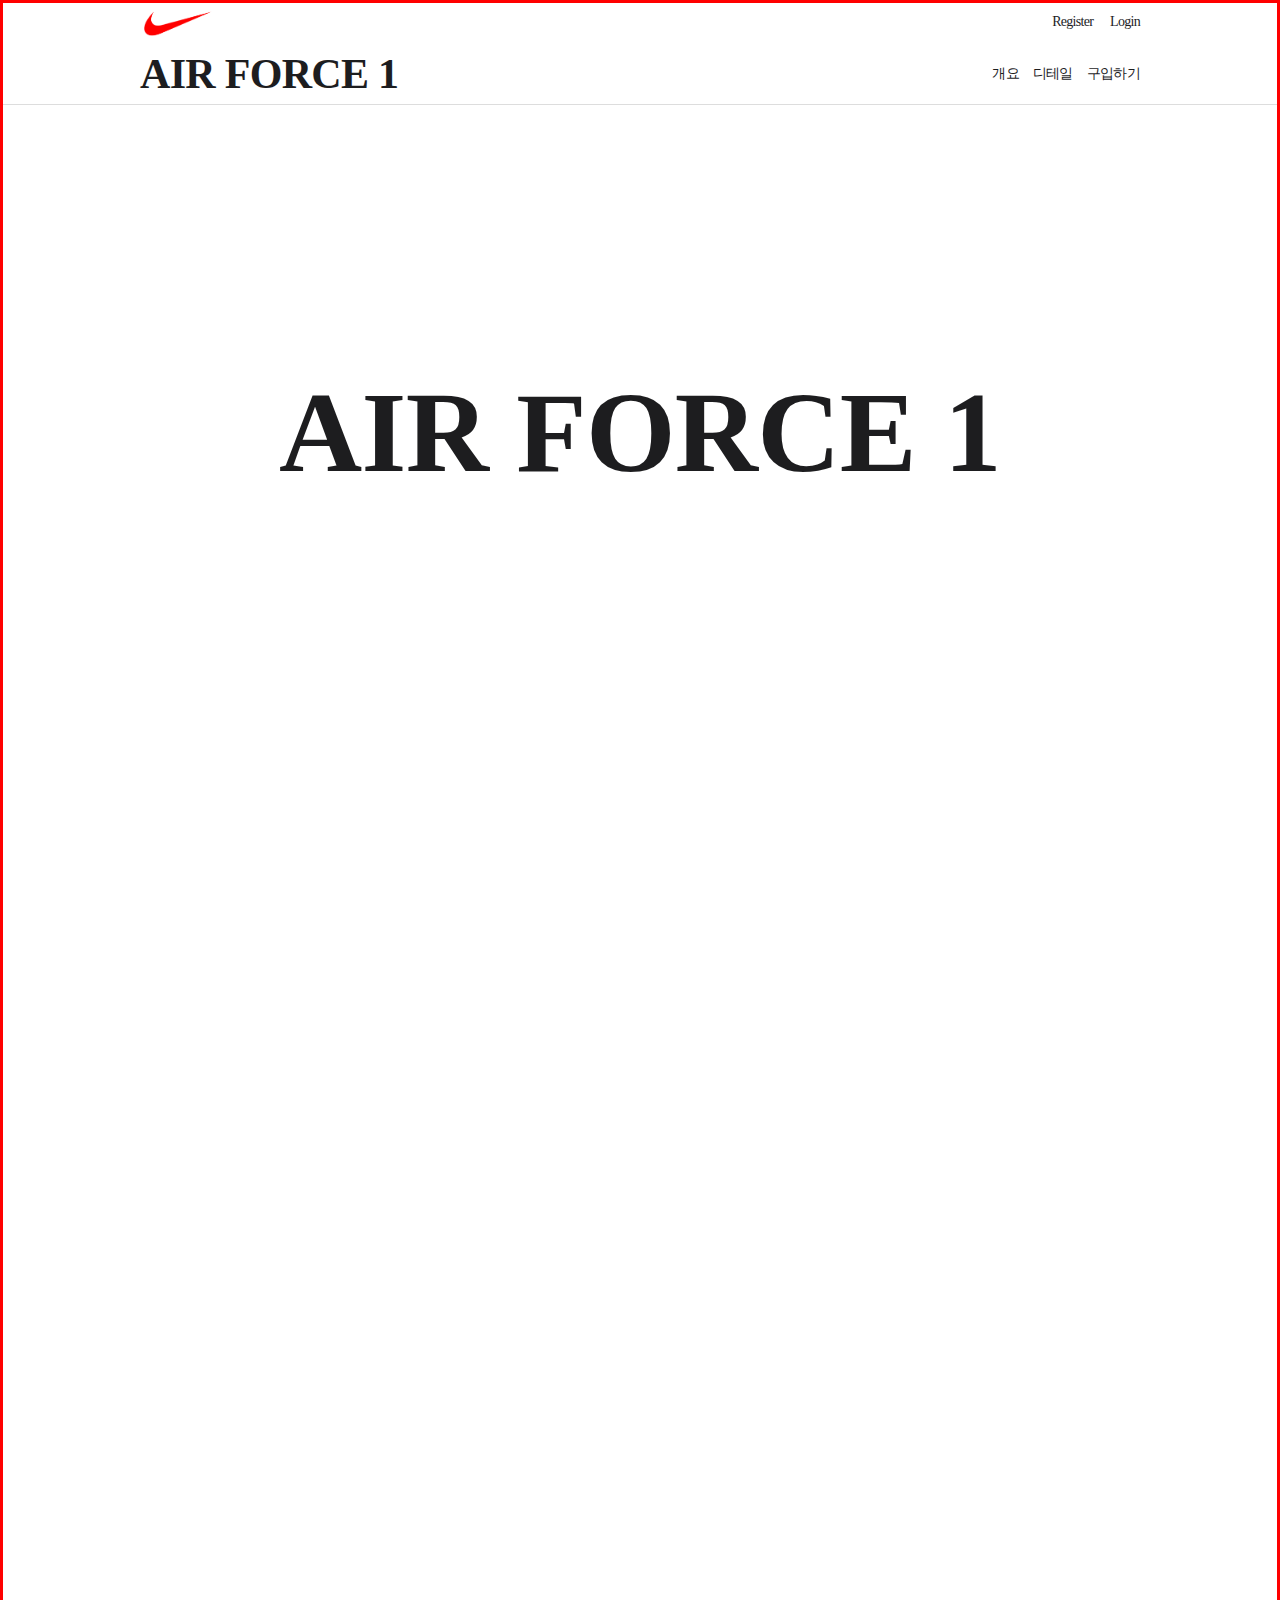
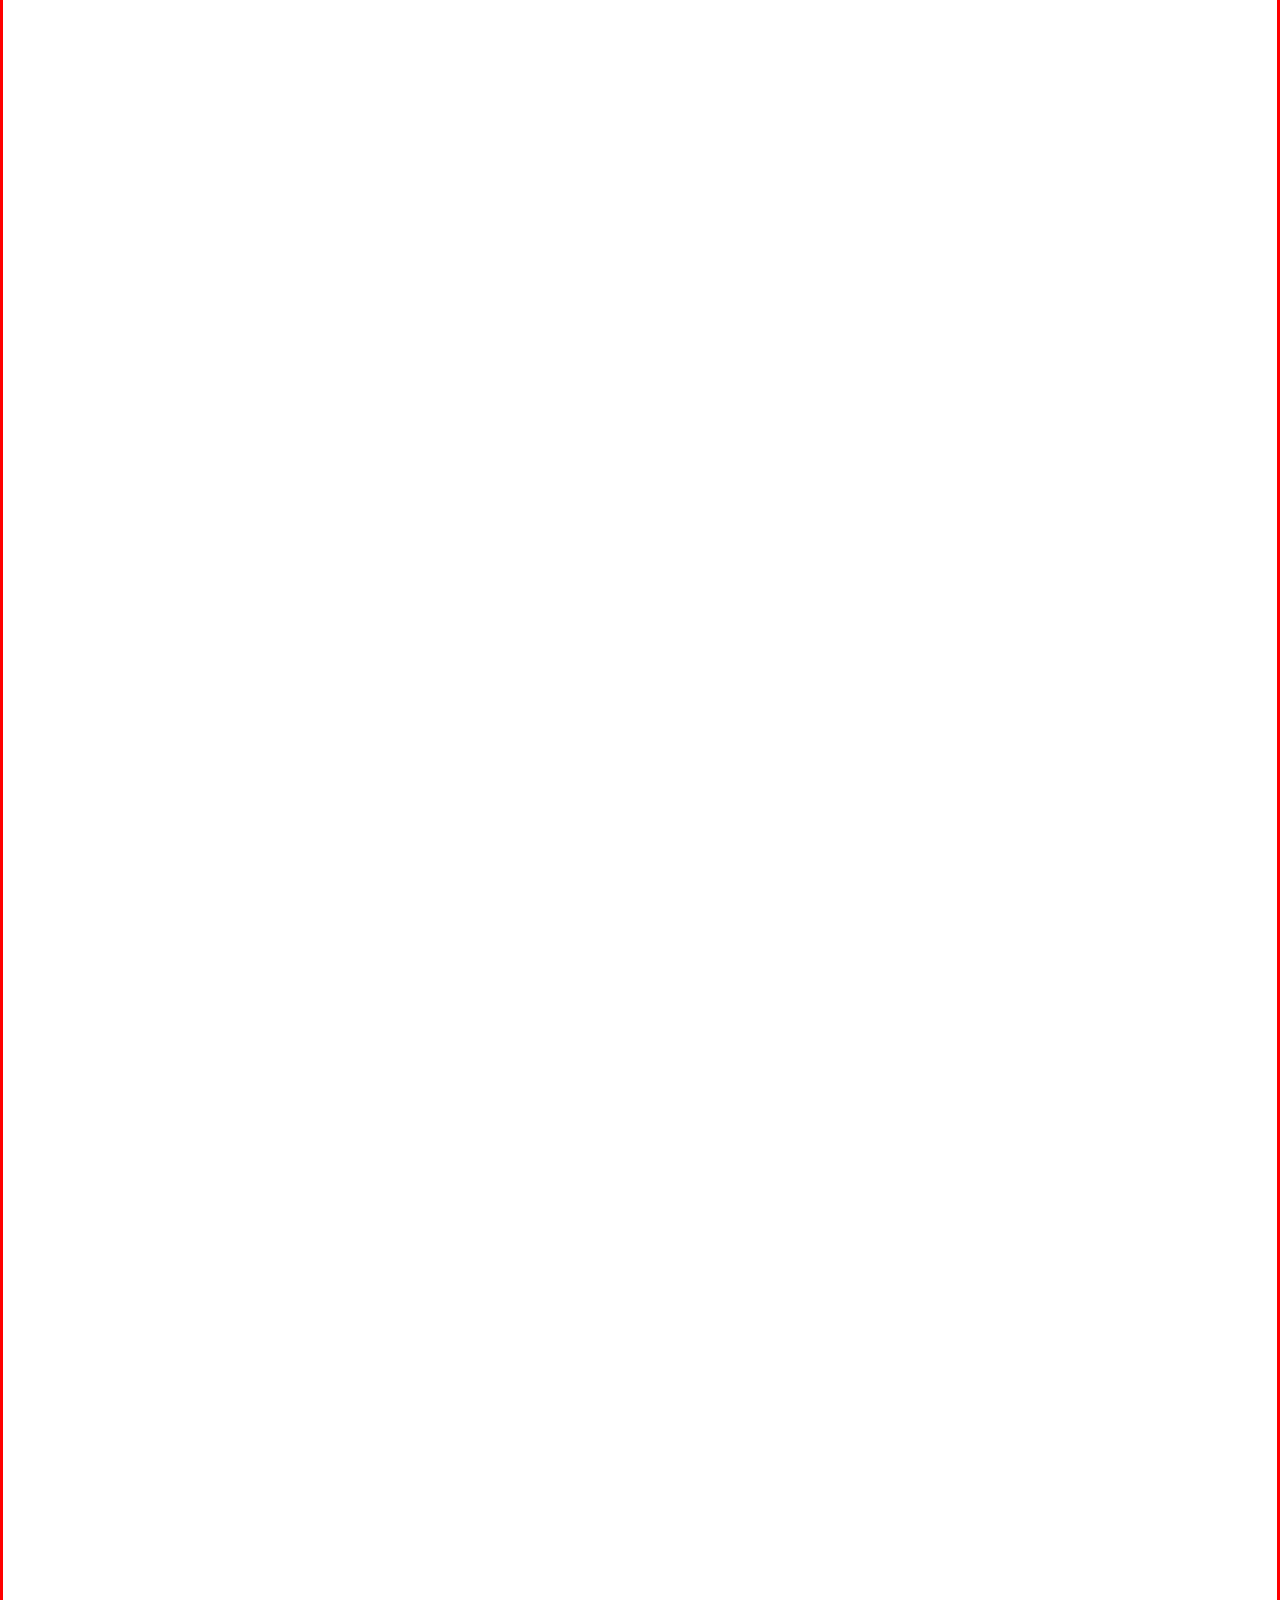
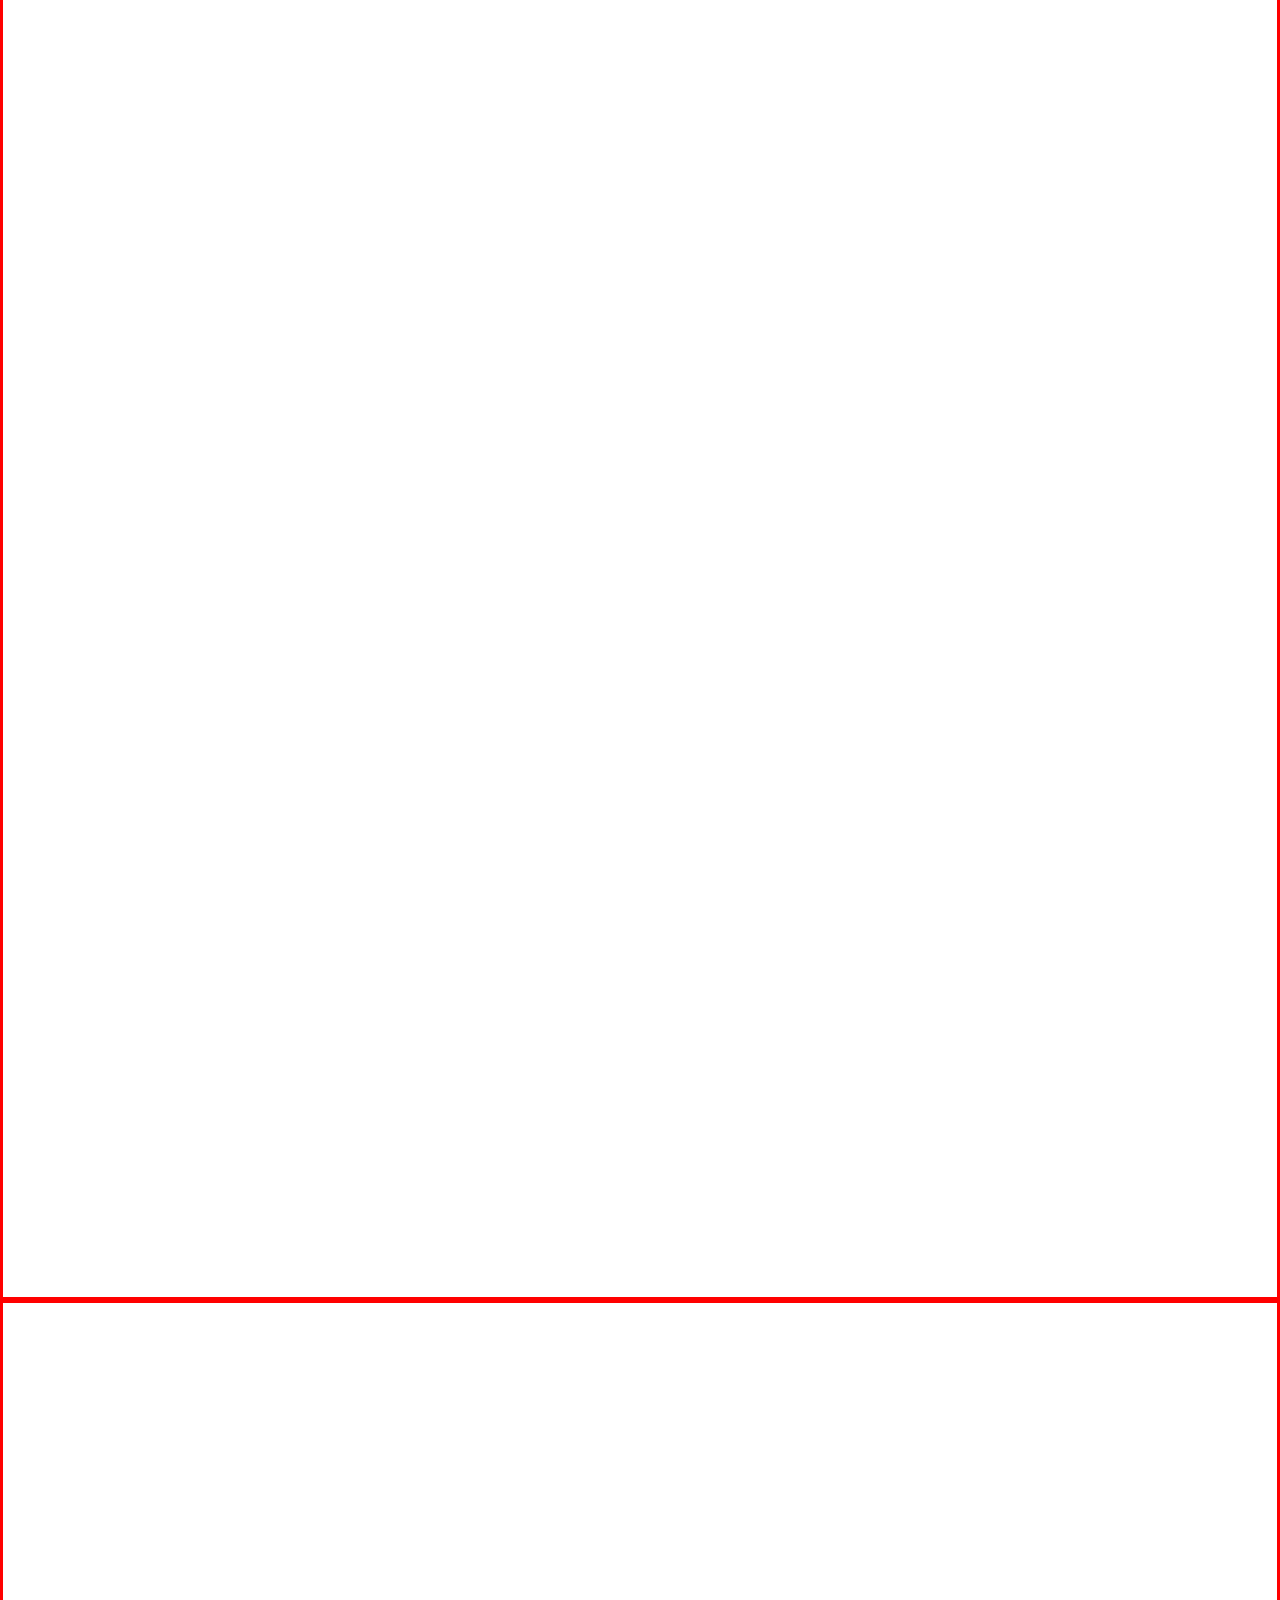
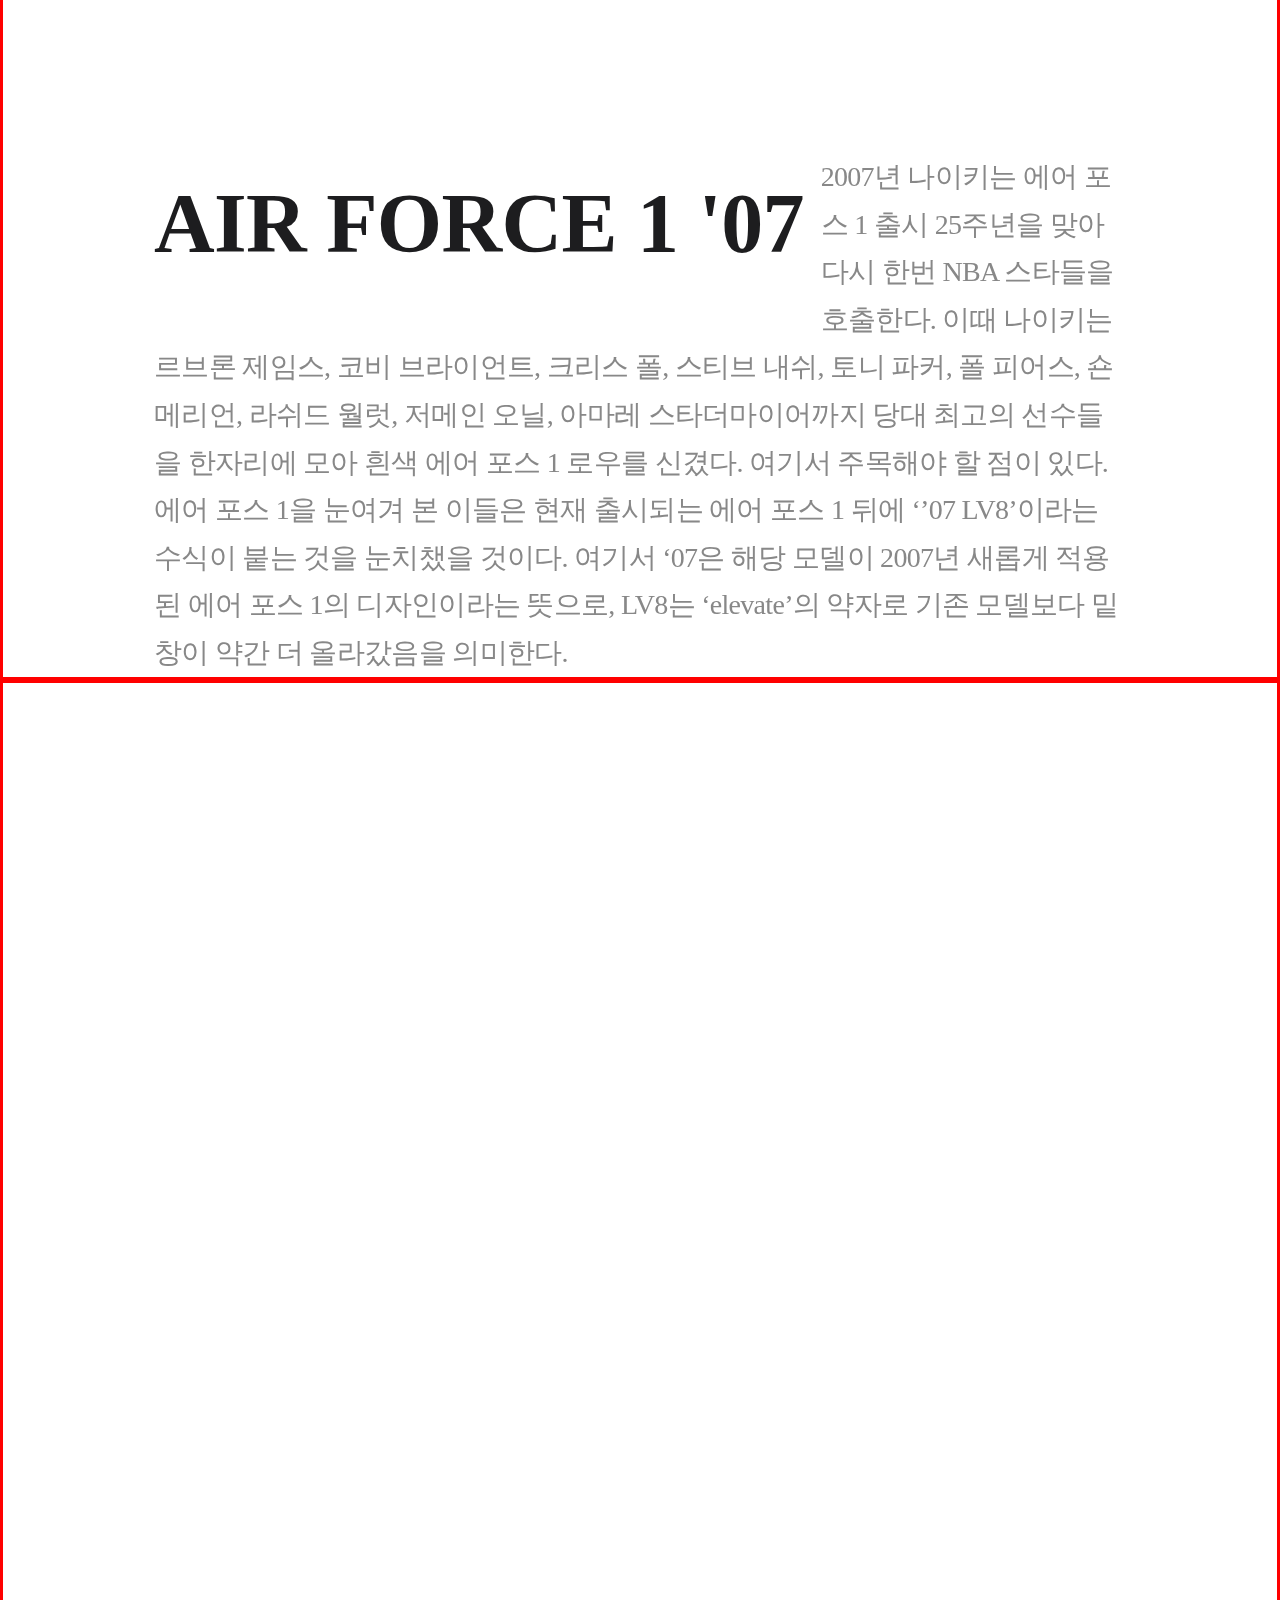
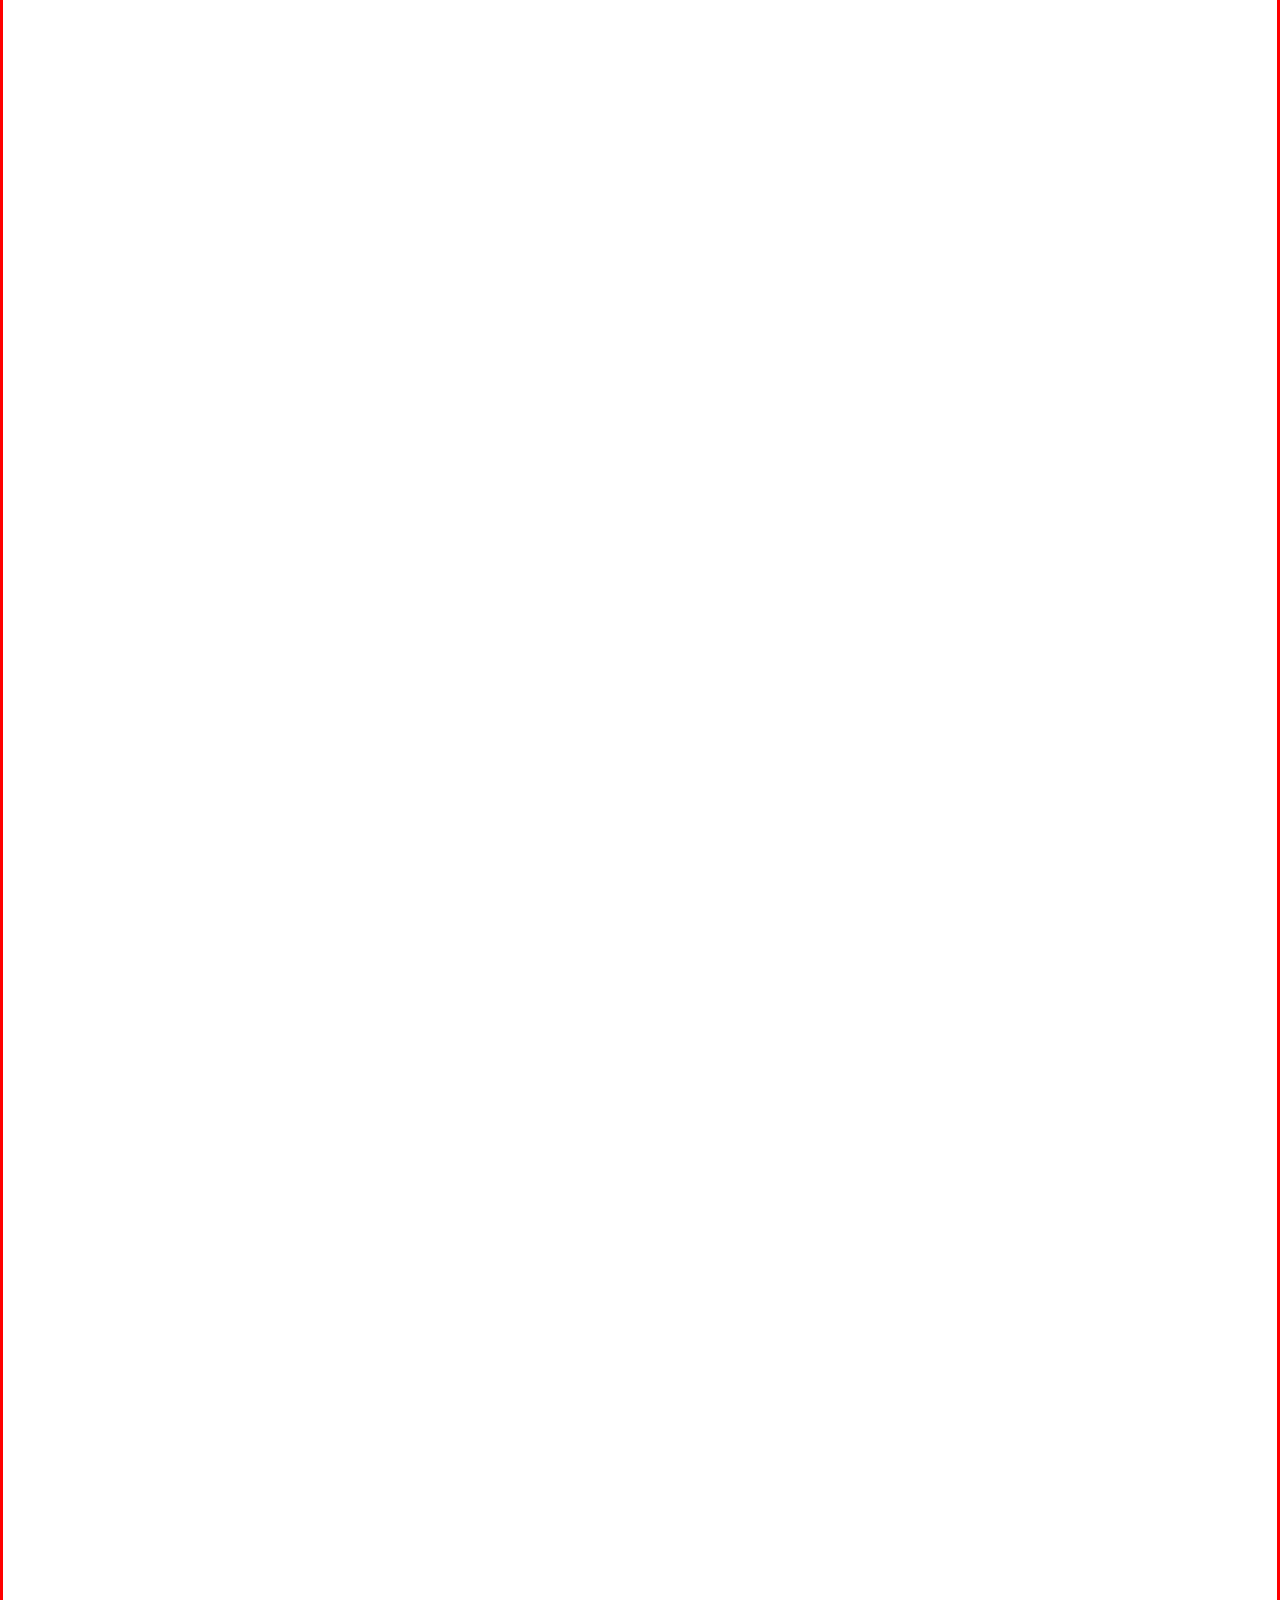
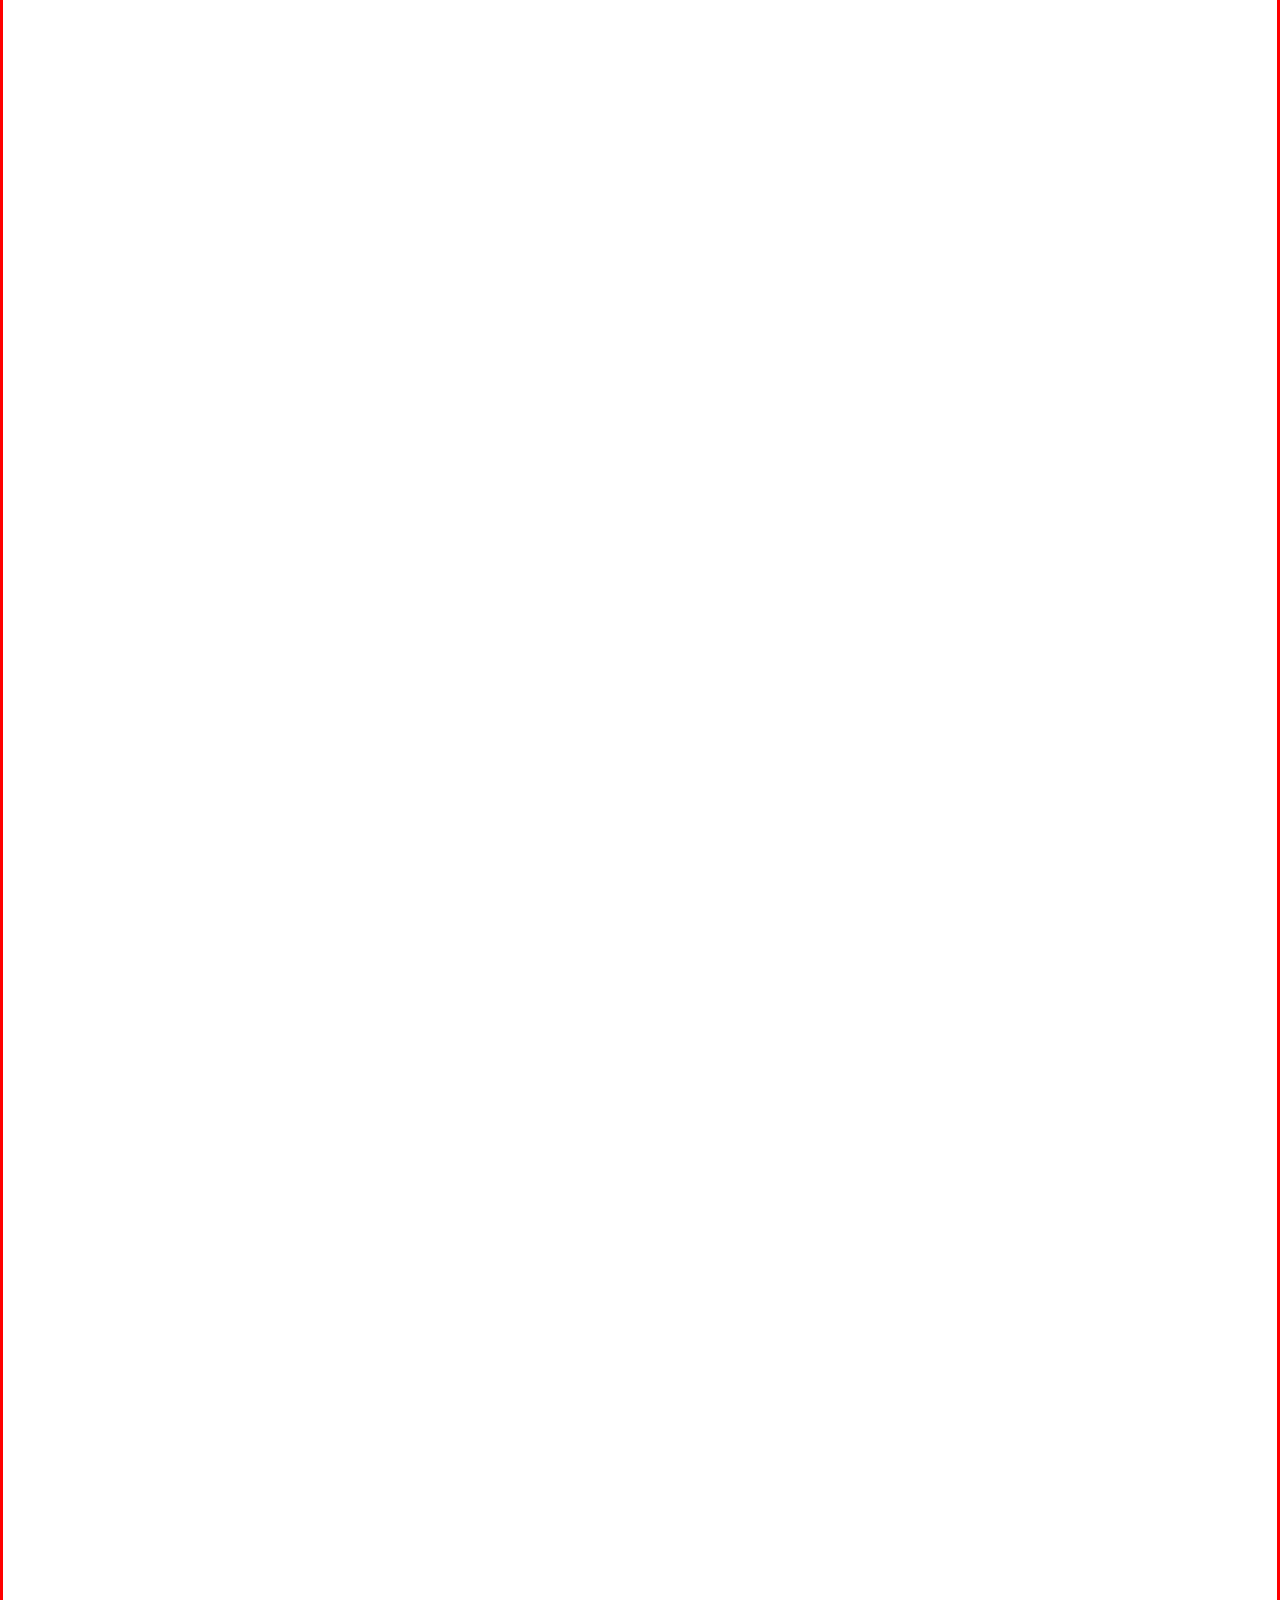
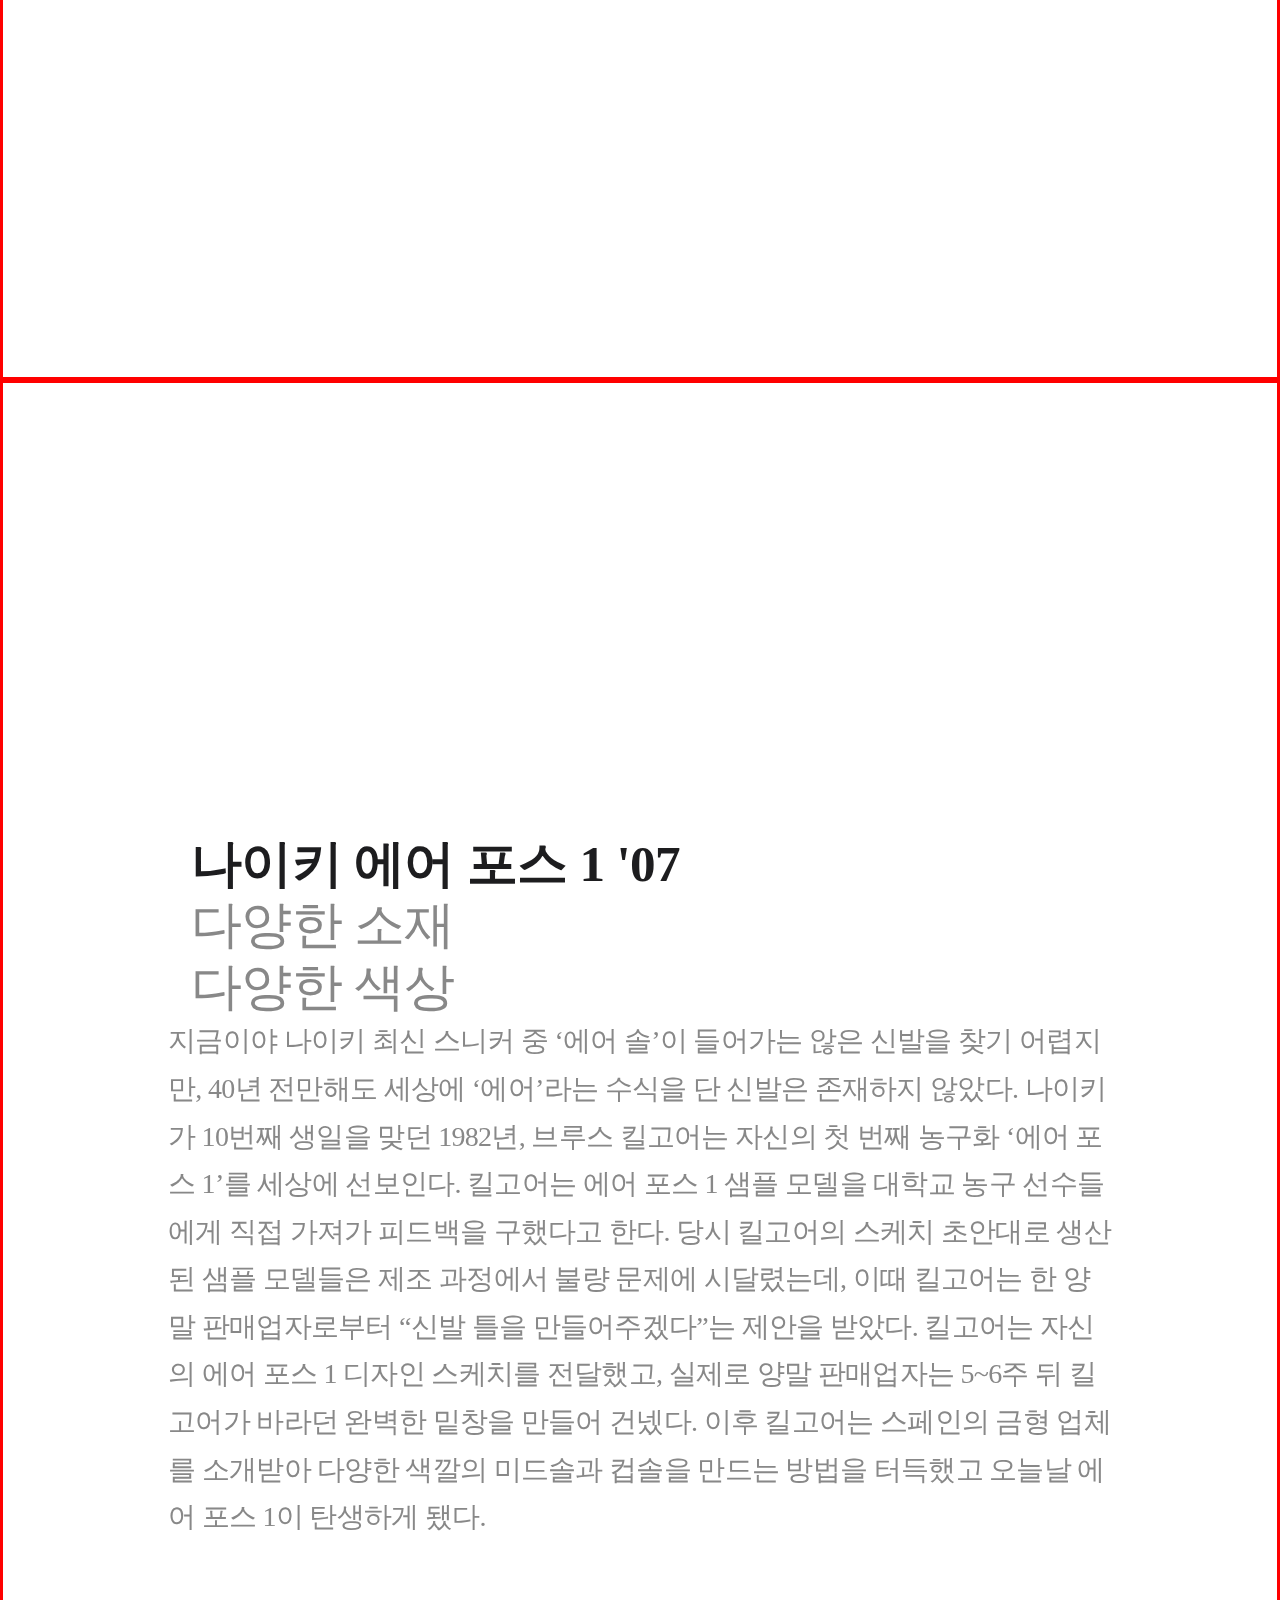
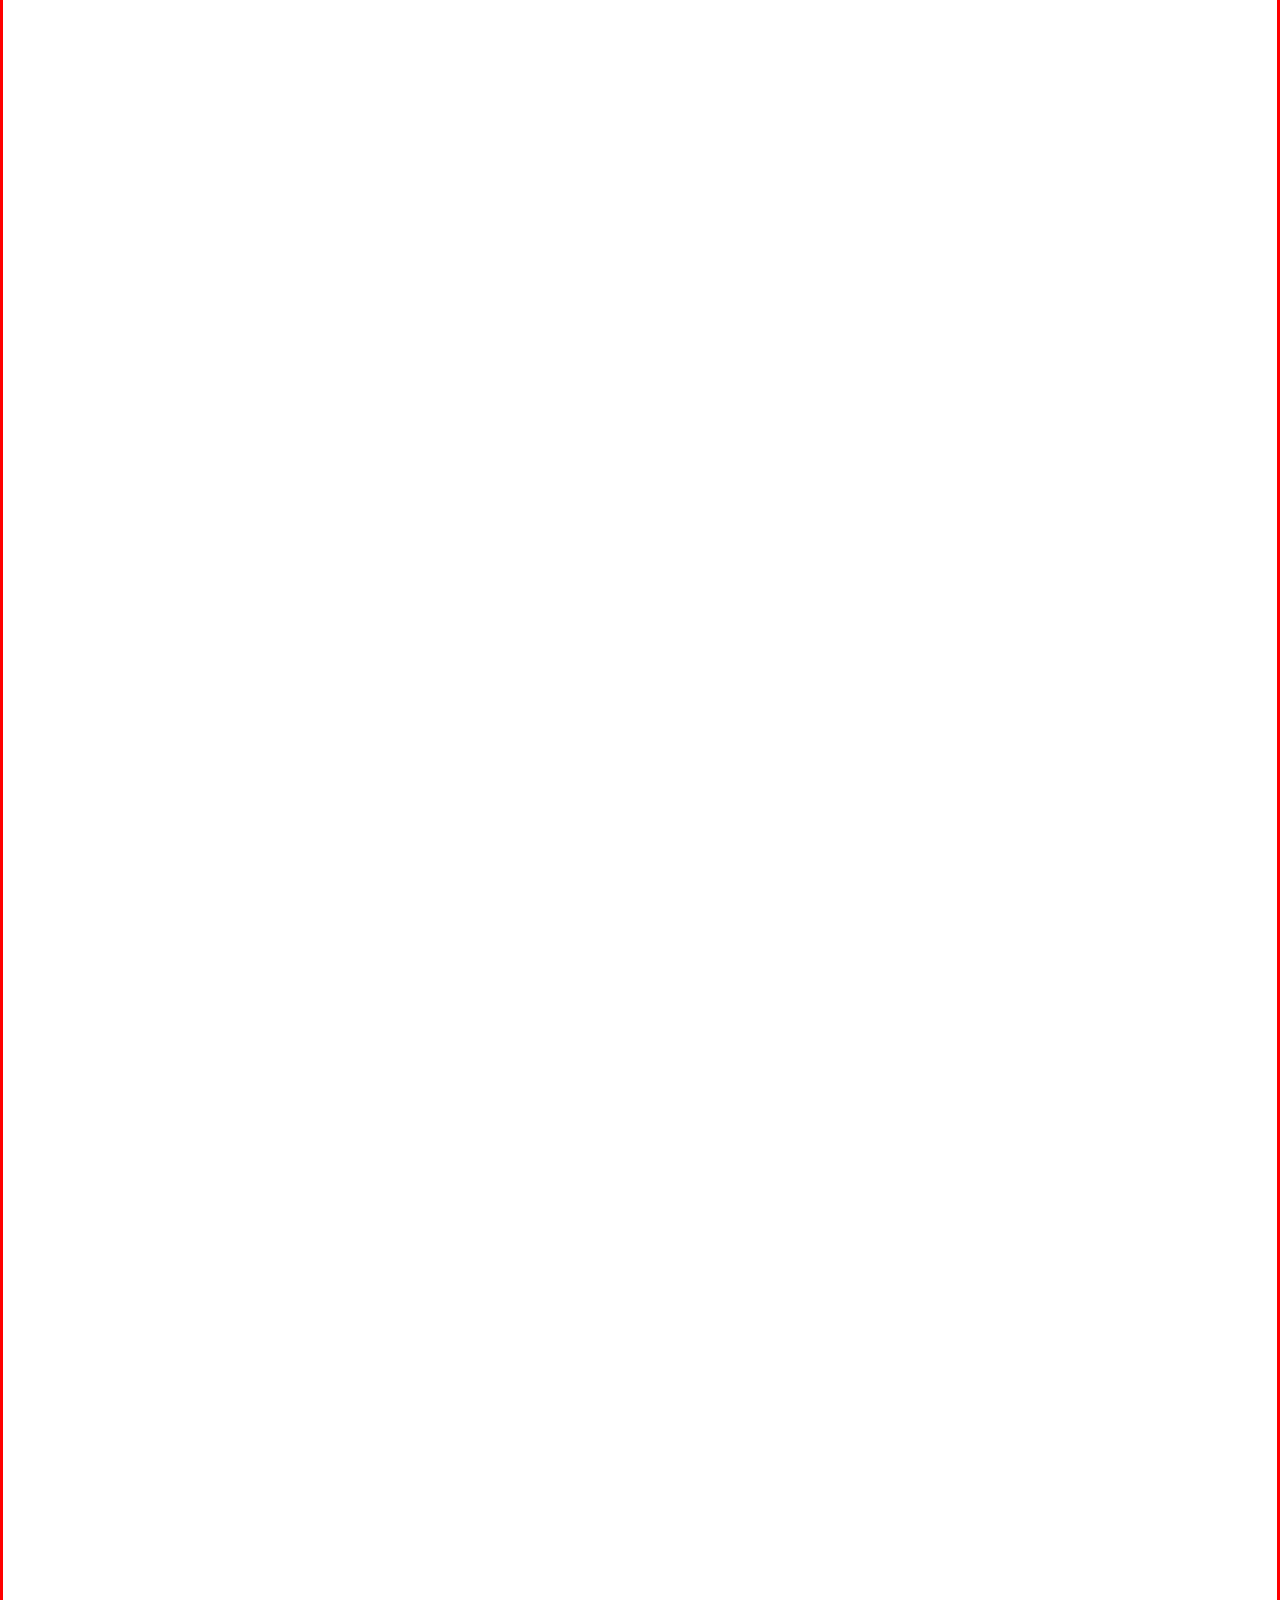
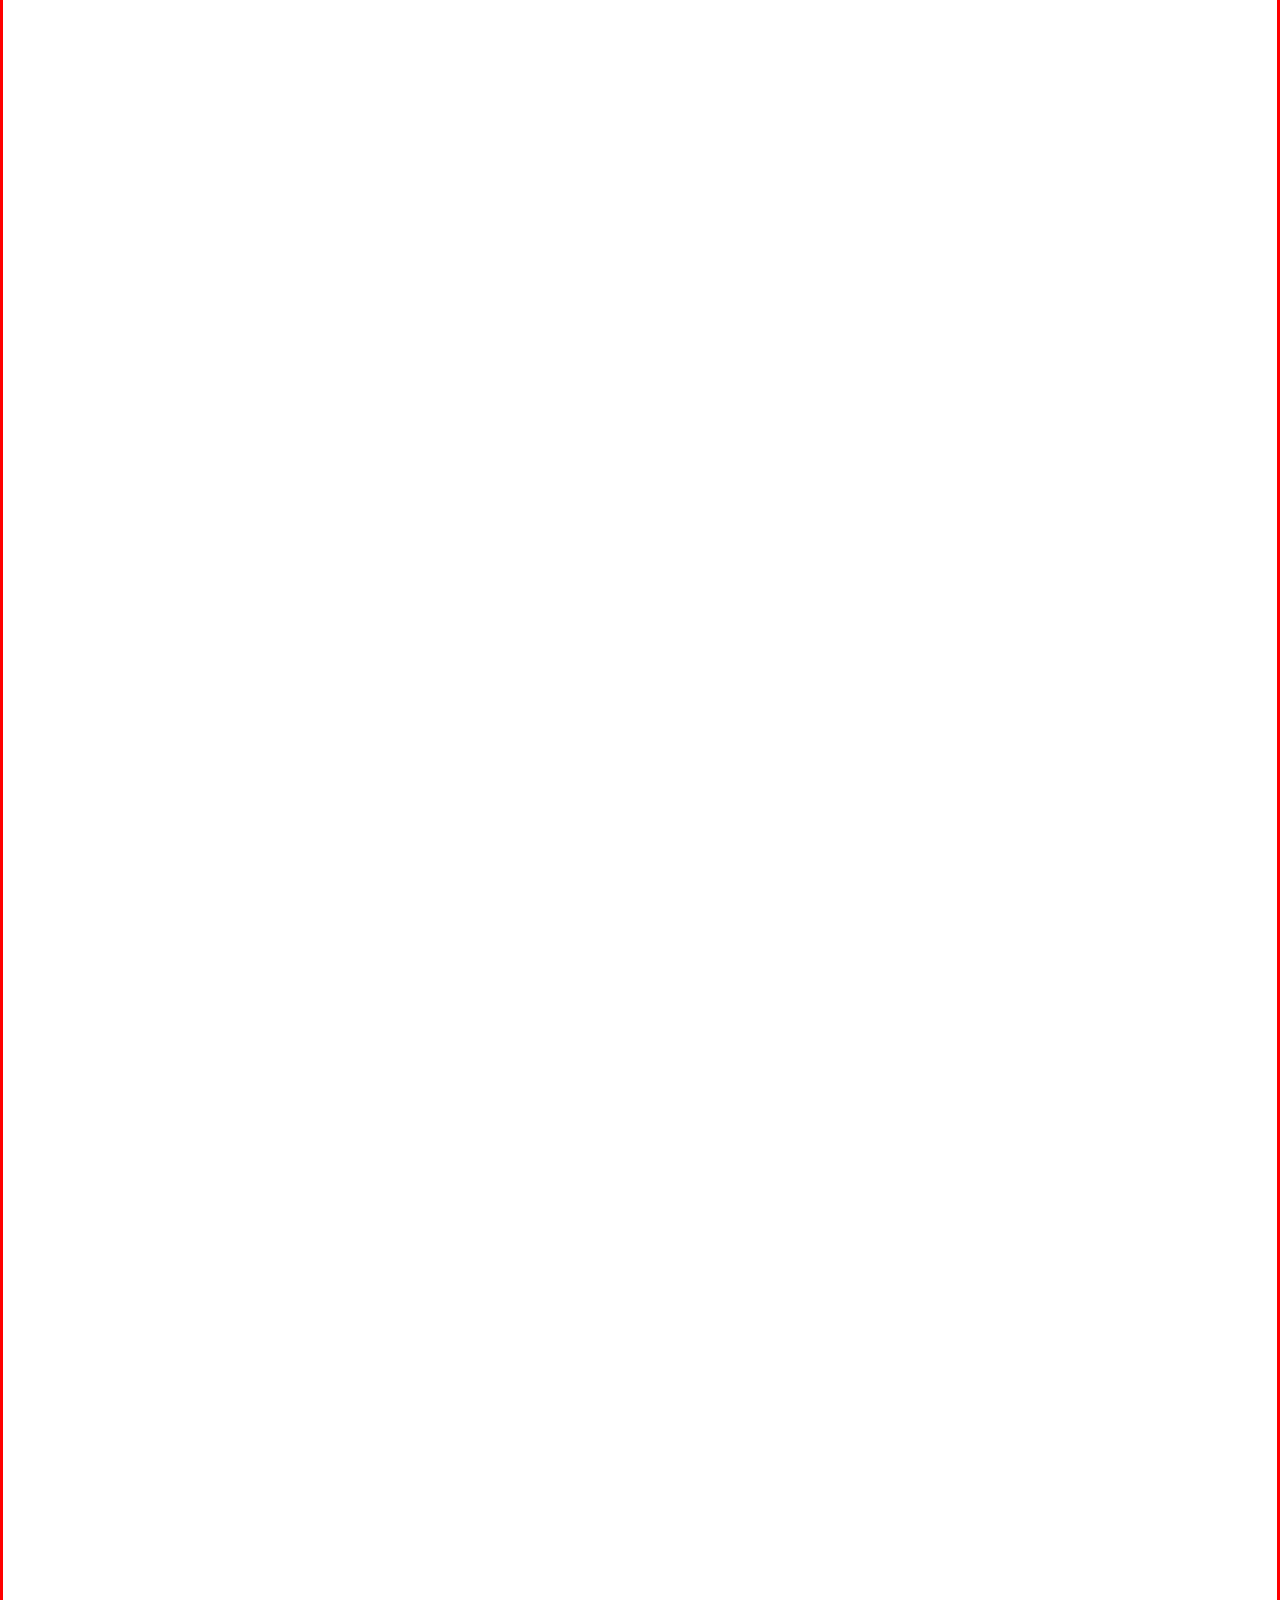
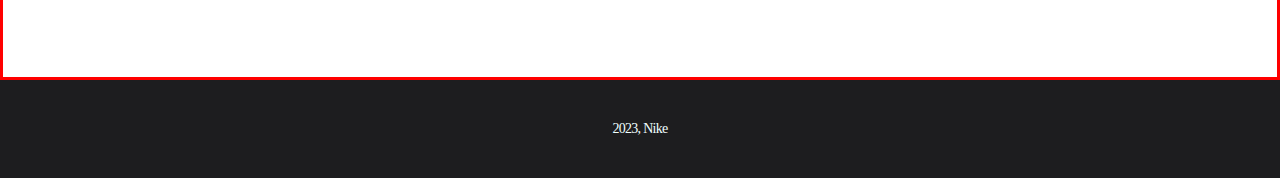
==== commit 3e81a3a1: "부분 수정 및 섹션2 부분 준비" ====
--- a/index.html
+++ b/index.html
@@ -56,19 +56,19 @@
     </section>
 
     <section class="scroll-section" id="scroll-section-2">
-        <div class="sticky-elem main-message">
+        <div class="sticky-elem main-message a">
             <p><small>전설적인 스타일</small>새로운 감각</p>
             
         </div>
-        <div class="sticky-elem desc-message">
+        <div class="sticky-elem desc-message b">
             <p>갑피의 스티치된 오버레이가 내구성과 지지력을 더하며<br> 헤리티지 스타일을 선사</p>
             <div class="pin"></div>
         </div>
-        <div class="sticky-elem desc-message">
+        <div class="sticky-elem desc-message c">
             <p> 나이키 에어 쿠셔닝이<br> 온종일 편안하고 가벼운 착화감을 제공</p>
             <div class="pin"></div>
         </div>
-        <div class="sticky-elem desc-message">
+        <div class="sticky-elem desc-message d">
             <p>로우 컷 실루엣이 깔끔하고 매끈한 룩을 연출</p>
             <div class="pin"></div>
         </div>
--- a/css/main.css
+++ b/css/main.css
@@ -104,6 +104,7 @@
     height: 3em;
     /*현재 아래에 있는2.5rem의 3배를 뜻함*/
     font-size: 2.5rem;
+    font-weight: 900;
     /*root의 font-size의 2.5배*/
     opacity: 0;
     top: 35vh;
@@ -116,6 +117,7 @@
 }
 
 /*두번째 섹션*/
+
 .description {
     max-width: 1000px;
     margin: 0 auto;
@@ -192,10 +194,13 @@
 .sticky-elem{
     display: none;
     position: fixed;
-    top:0;
     left :0;
     width: 100%;
 }
+
+
+
+
 /*body에 id를 바꿔주면서 섹션에 해당하는 텍스트를 보여준다.*/
 #show-scene-0 #scroll-section-0 .sticky-elem,
 #show-scene-1 #scroll-section-1 .sticky-elem,
@@ -203,6 +208,22 @@
 #show-scene-3 #scroll-section-3 .sticky-elem{
     display: block;
 }
+
+/*섹션2의 애니메이션*/
+#scroll-section-2 .b {
+    top:10%;
+    left:40%;
+}
+#scroll-section-2 .c {
+    top:15%;
+    left:45%;
+}
+#scroll-section-2 .d {
+    top:10%;
+    left:40%;
+}
+
+
 /*모바일 기준으로 위 스타일 작성했으므로 데스크톱기준으로 media작성함
 창크기가 1024px이상이면 아래 스타일 적용
 
@@ -233,6 +254,14 @@
         font-size: 6rem;
     }
 
+    #scroll-section-2 .b {
+        top:20%;
+        left:53%;
+    }
+    #scroll-section-2 .b {
+        left:55%;
+    }
+
     /*섹션3*/
     #scroll-section-2 .main-message {
         font-size: 6vw;
@@ -255,4 +284,8 @@
     .canvas-caption {
         font-size: 2rem;
     }
+
+
+
+
 }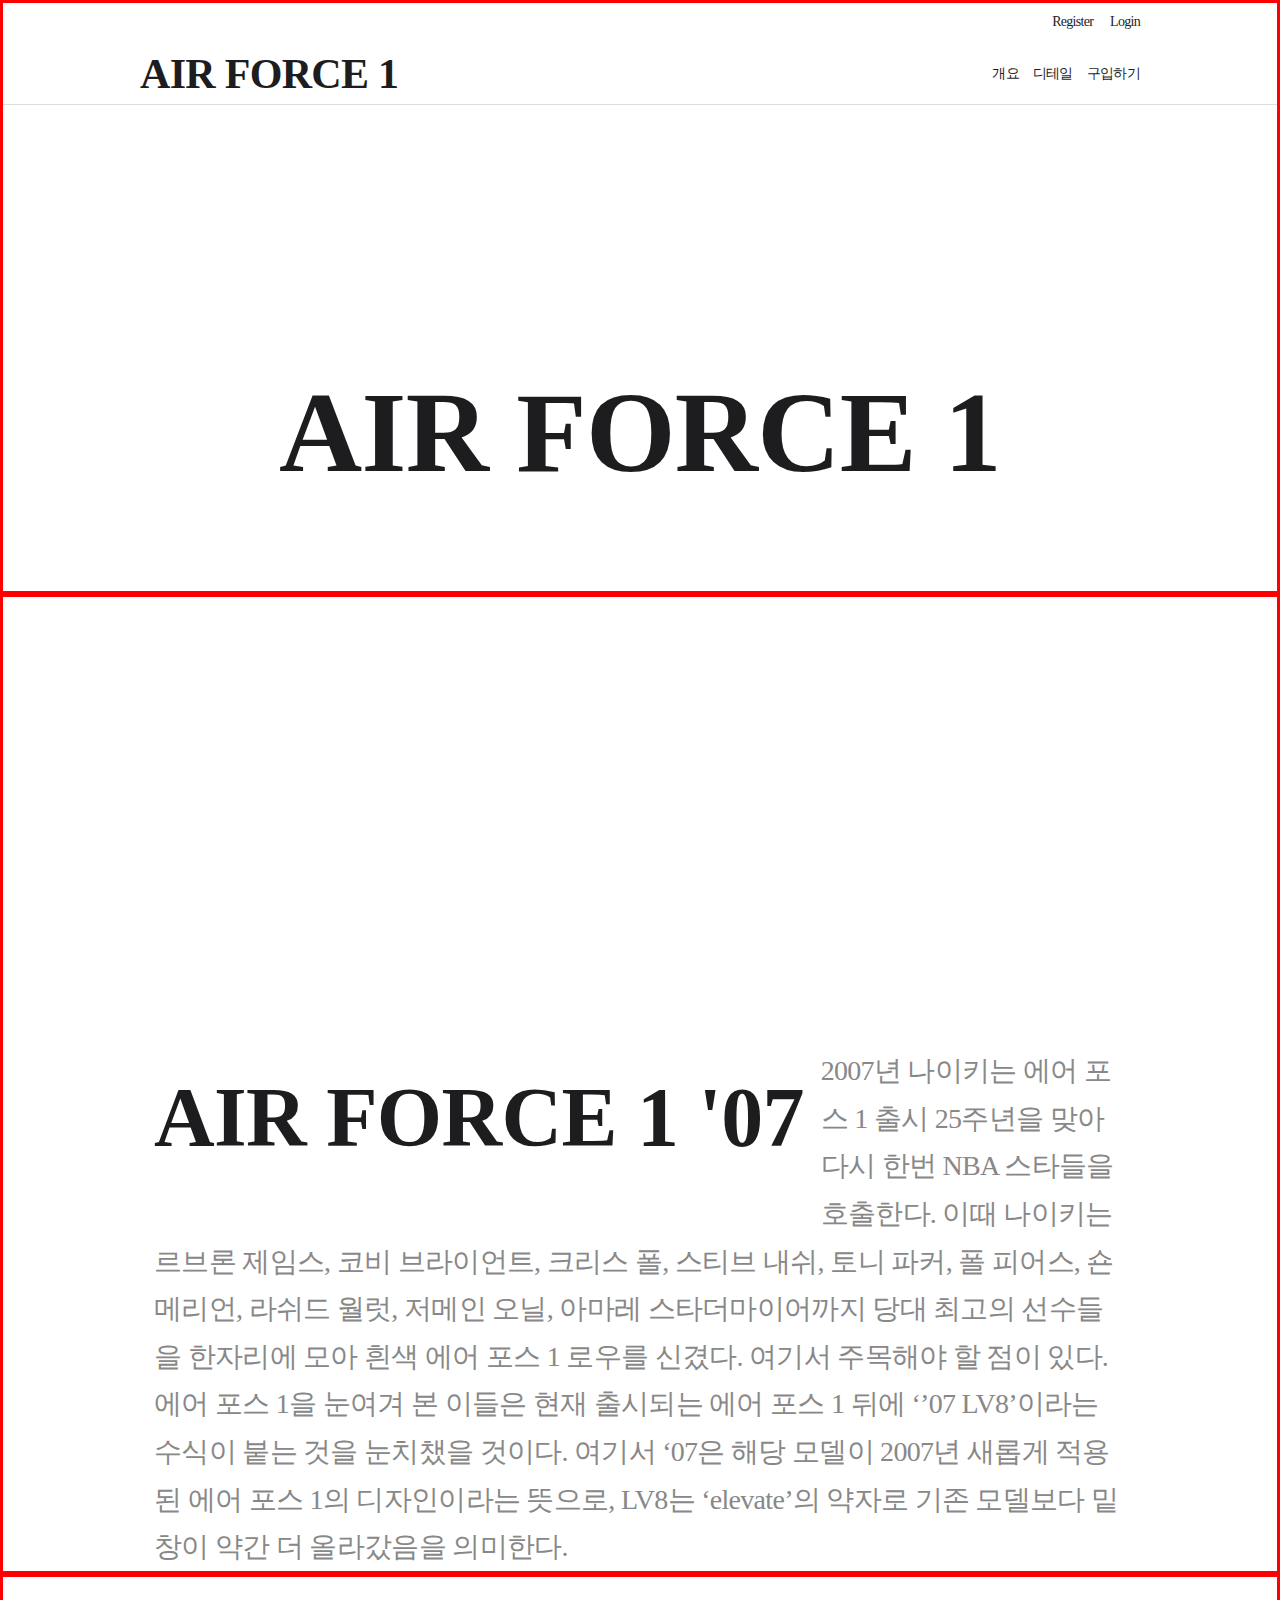
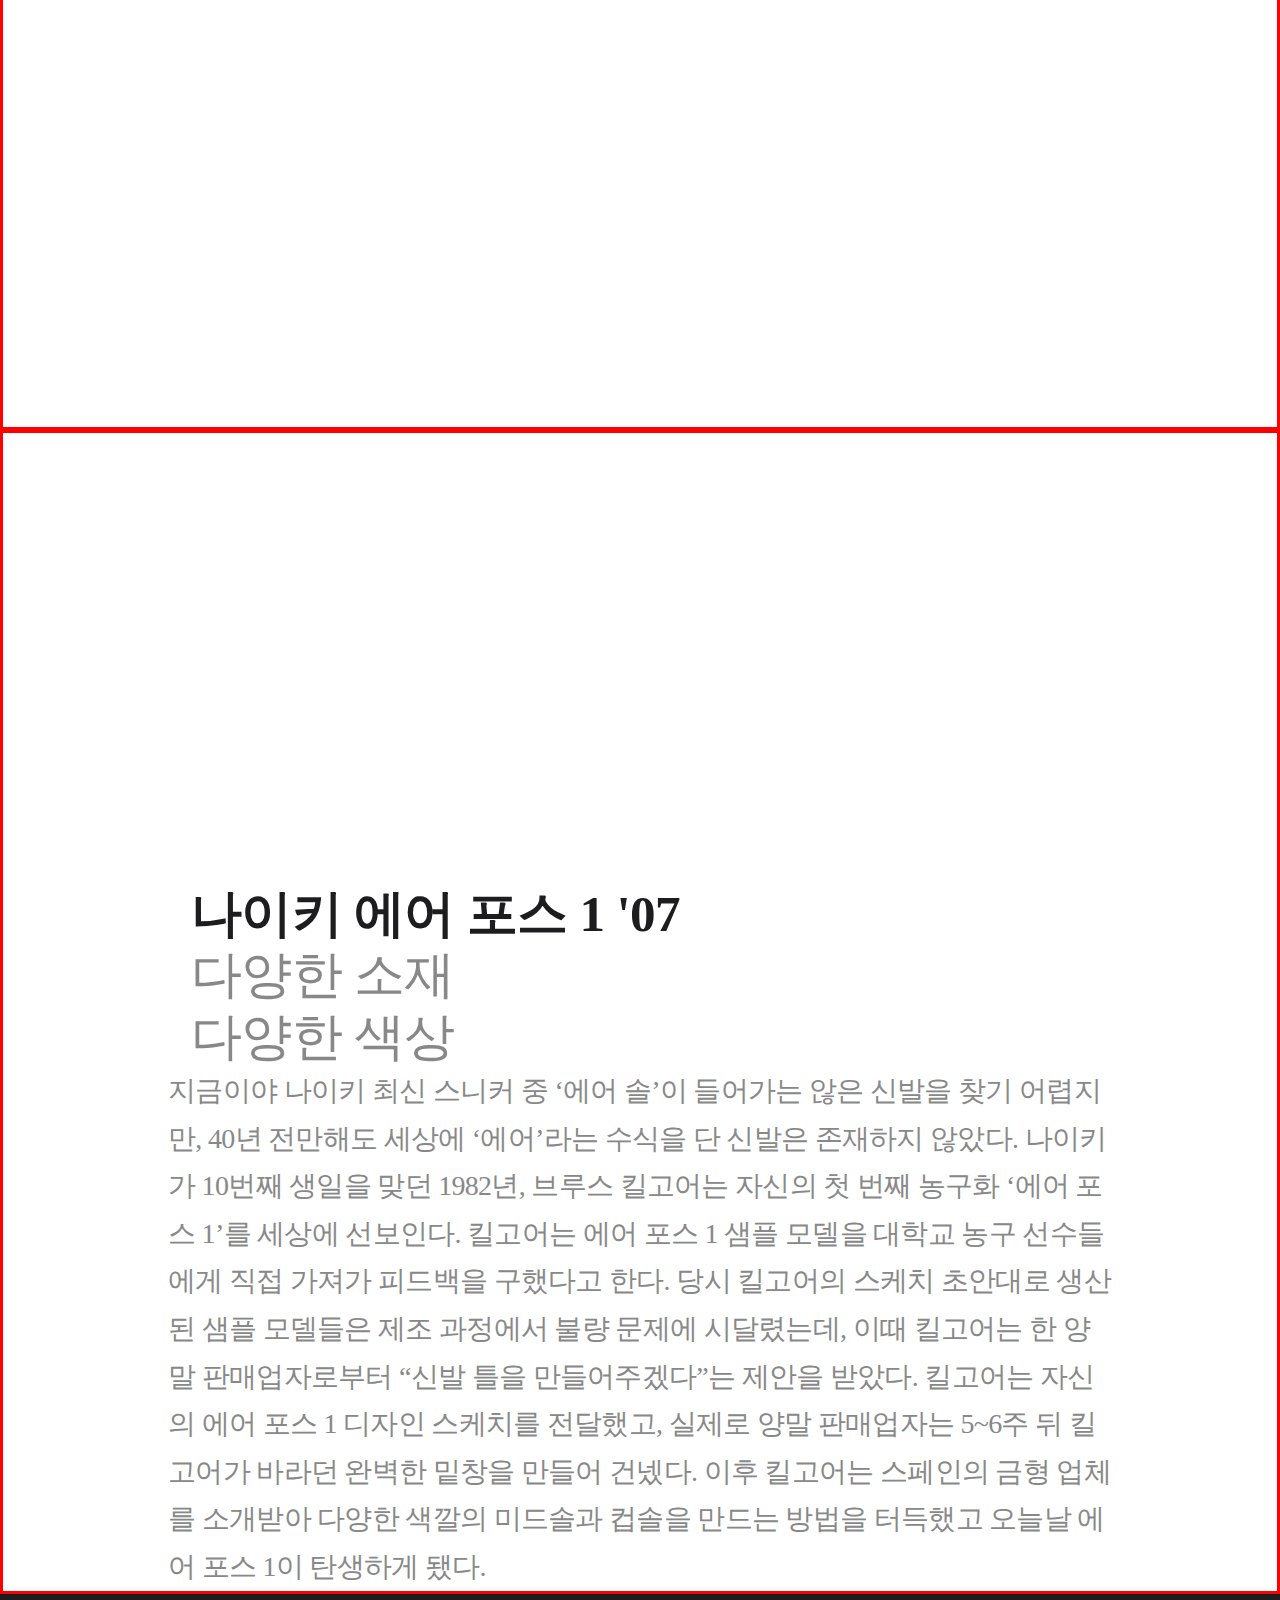
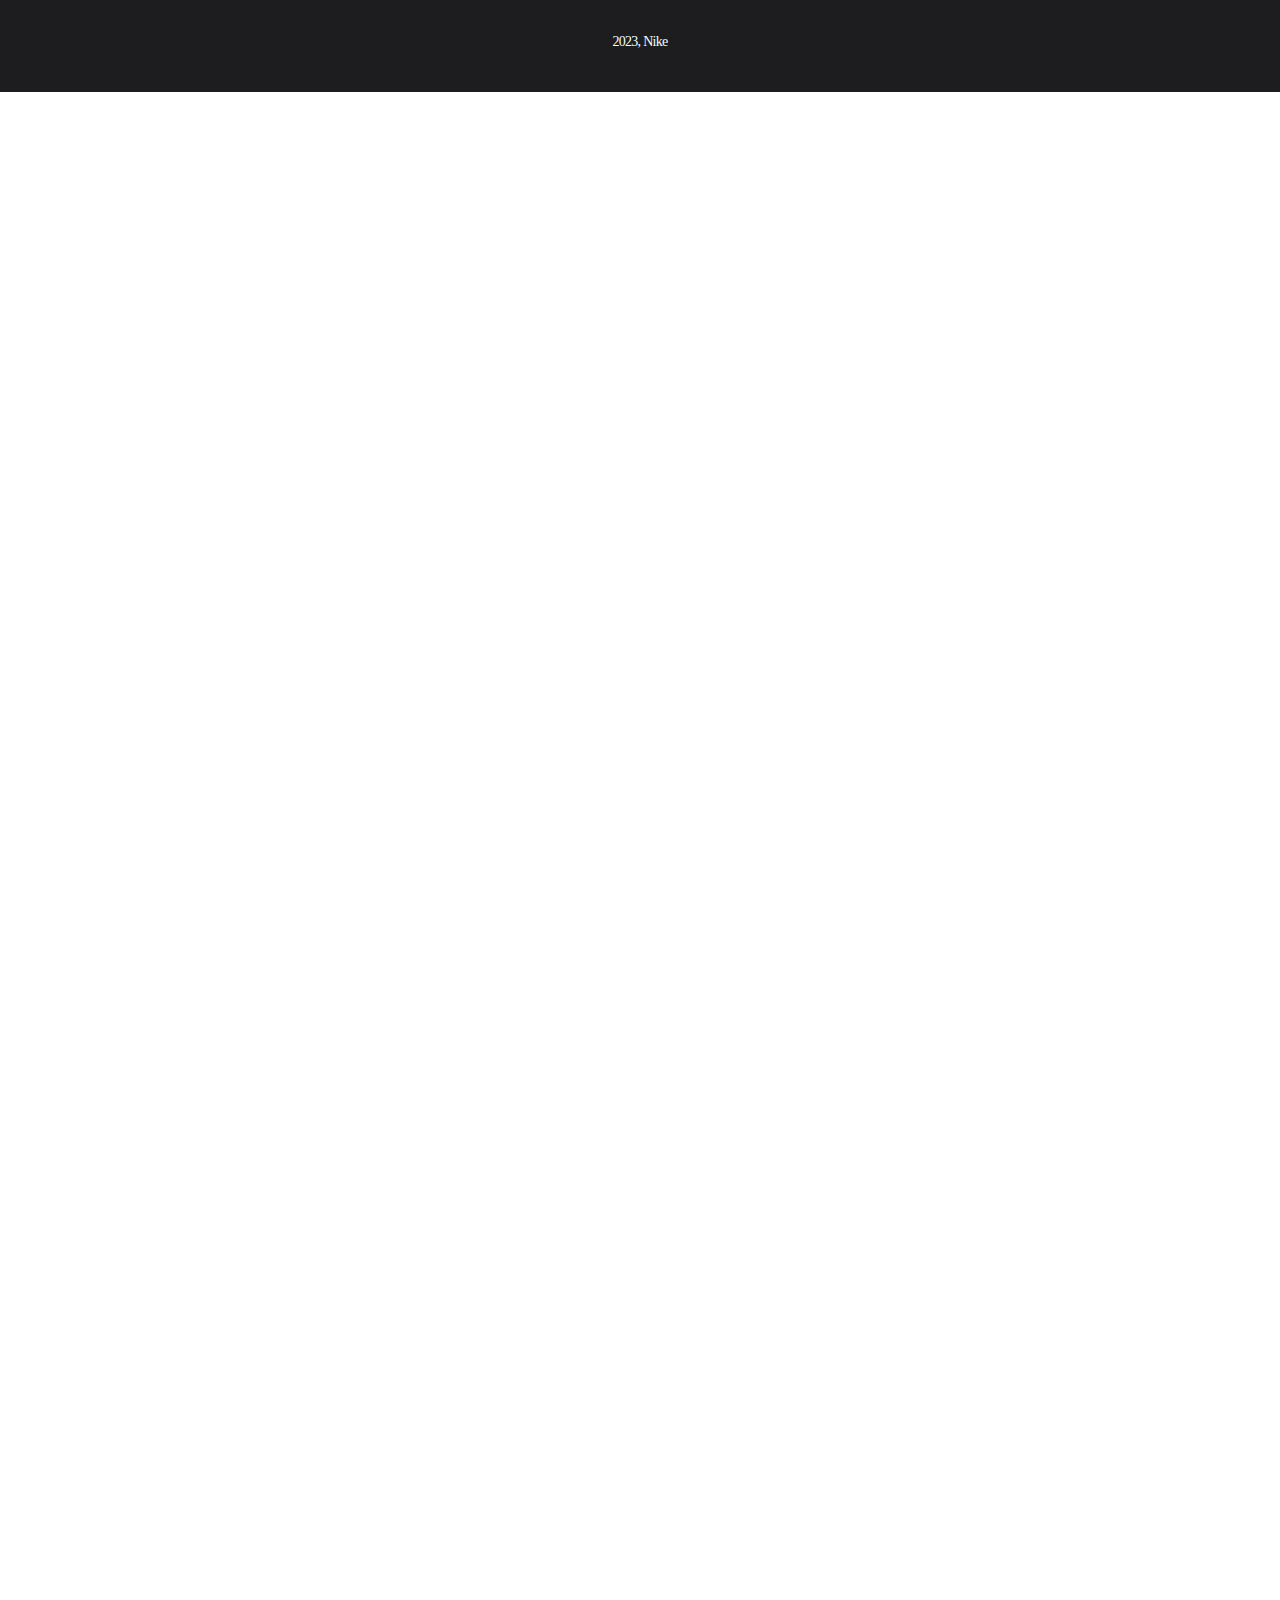
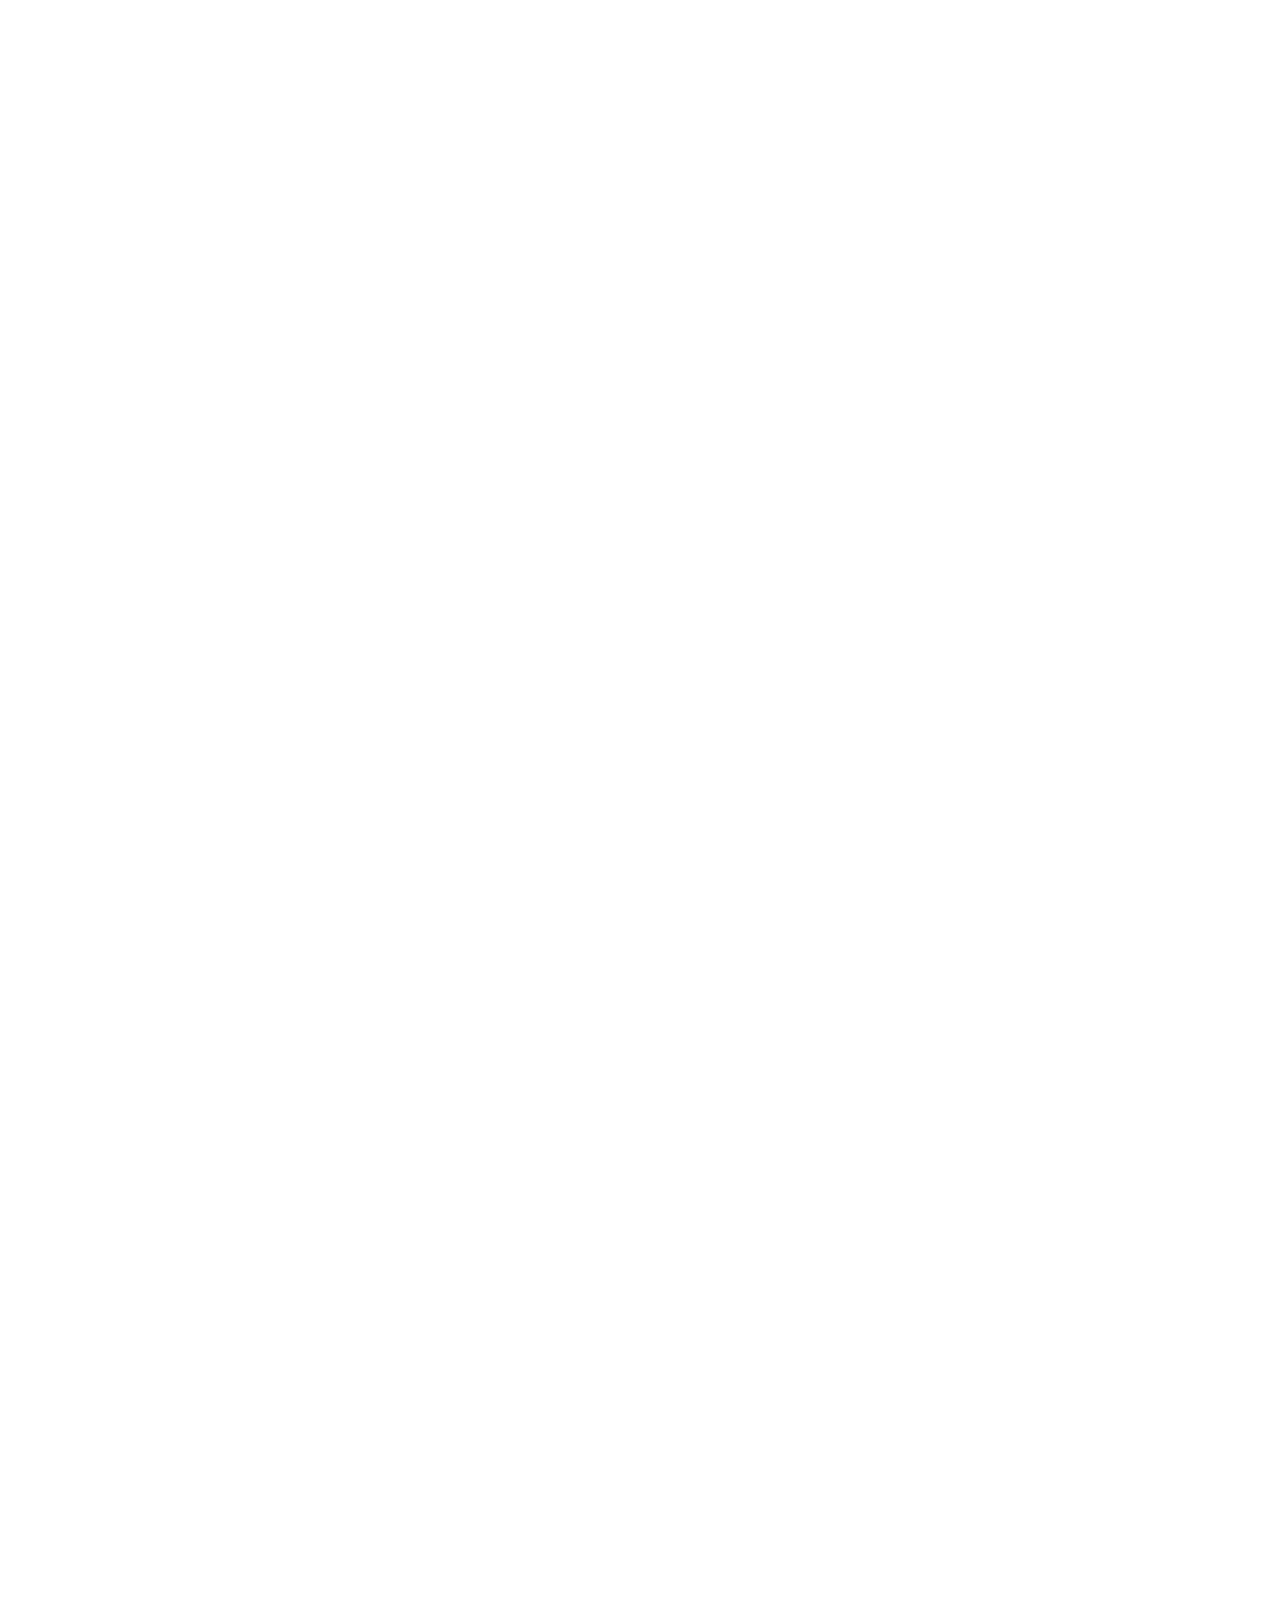
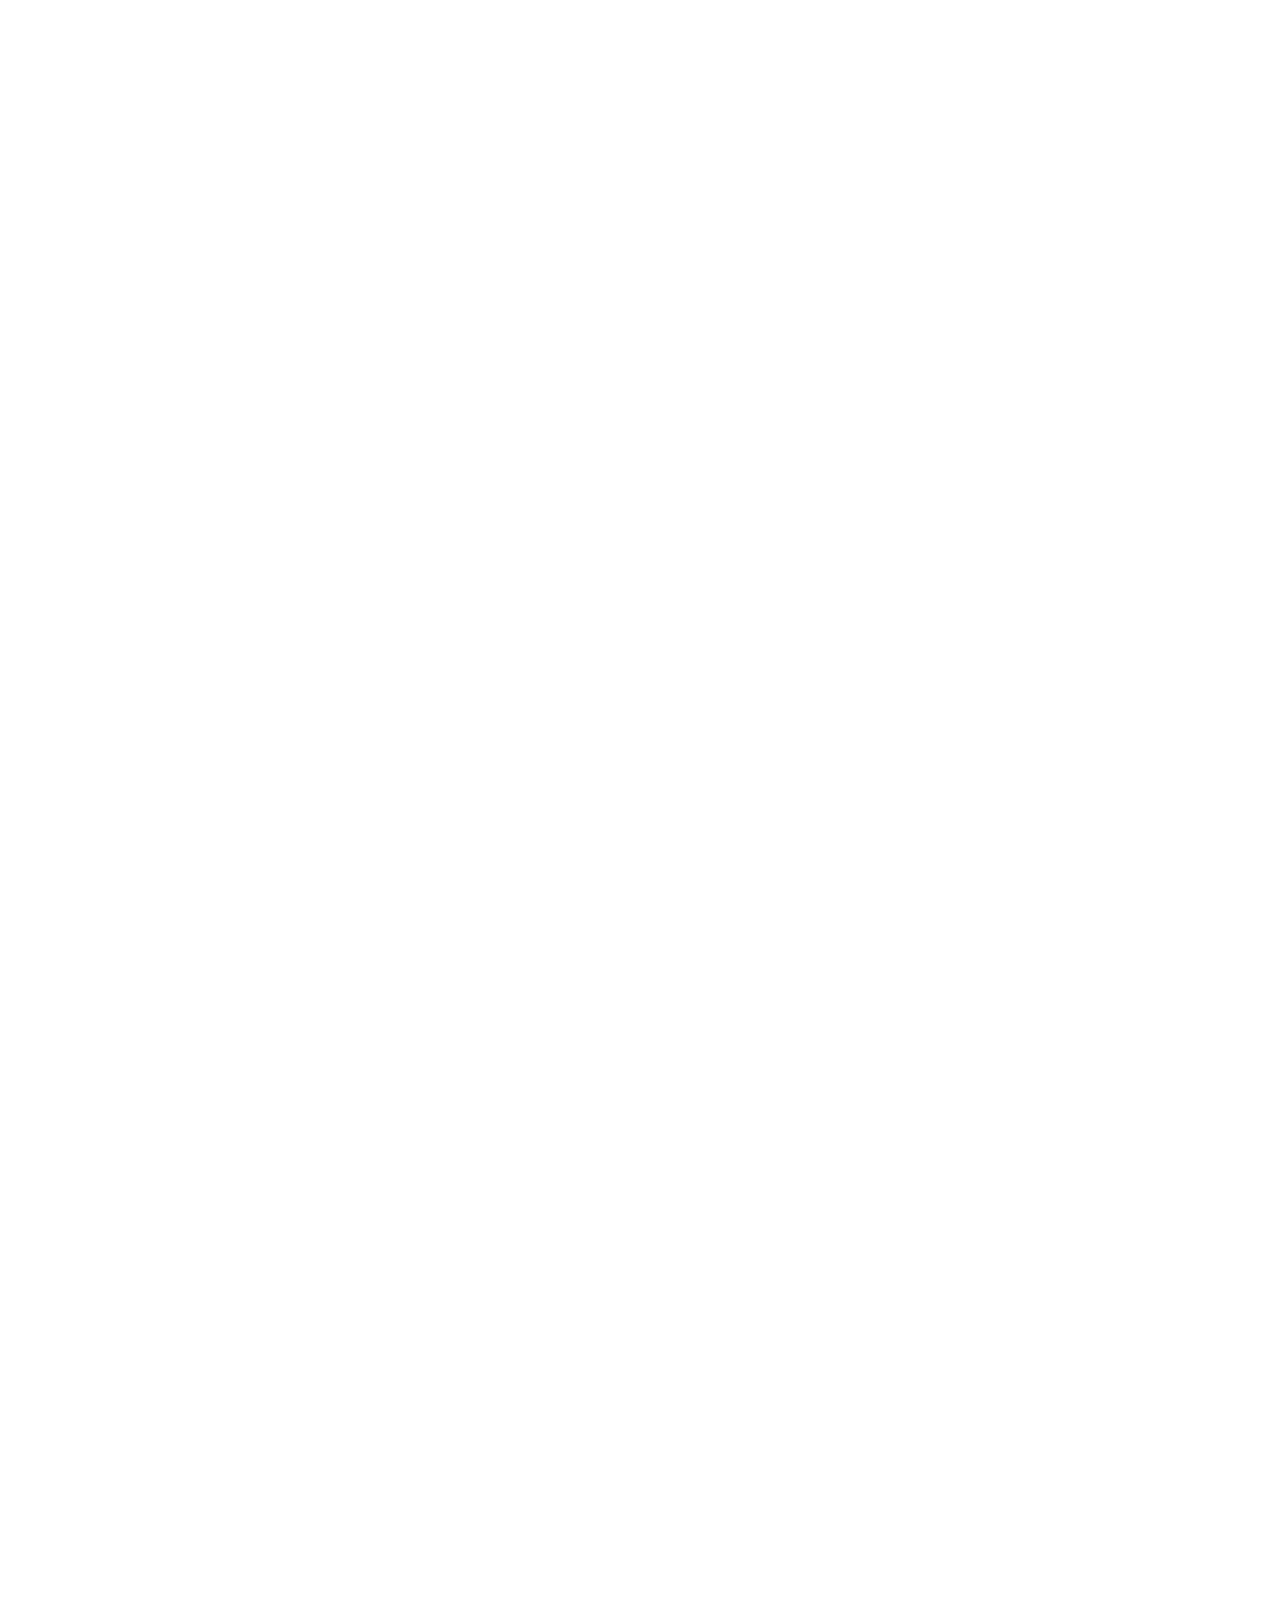
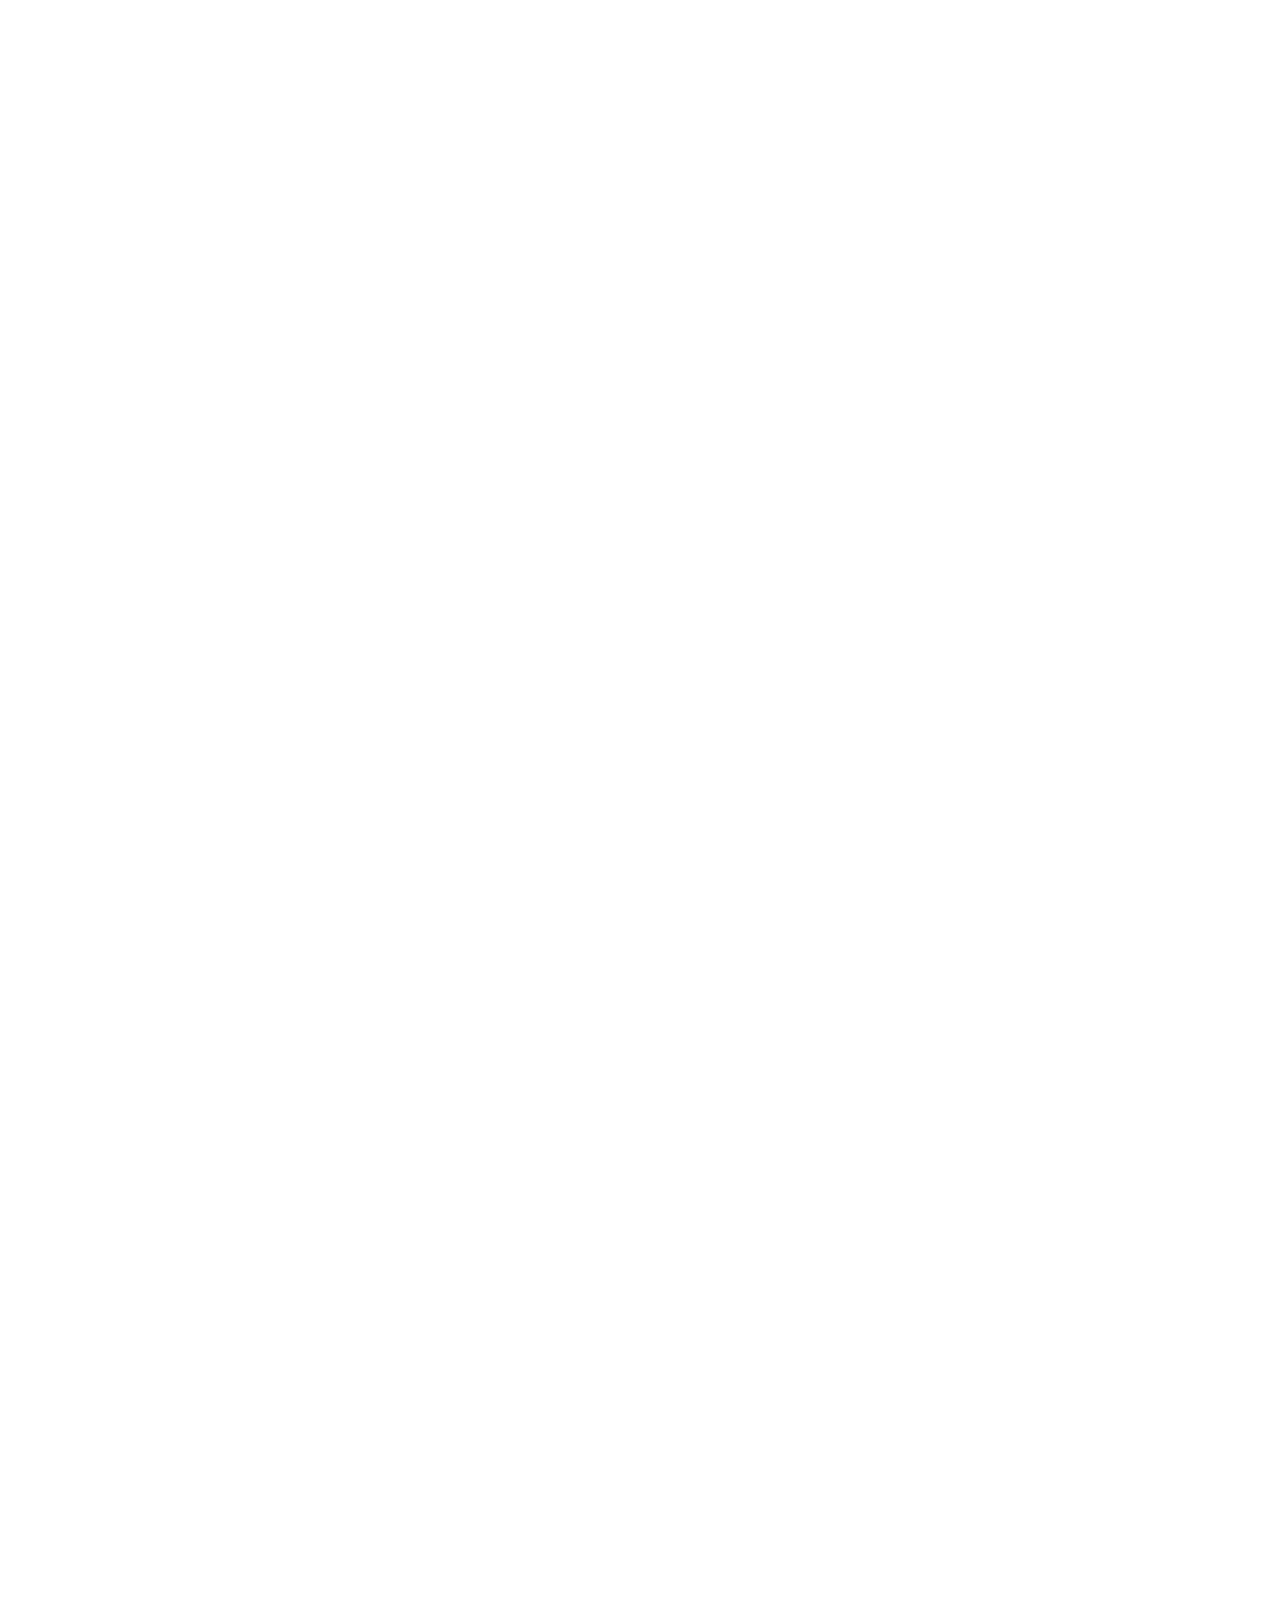
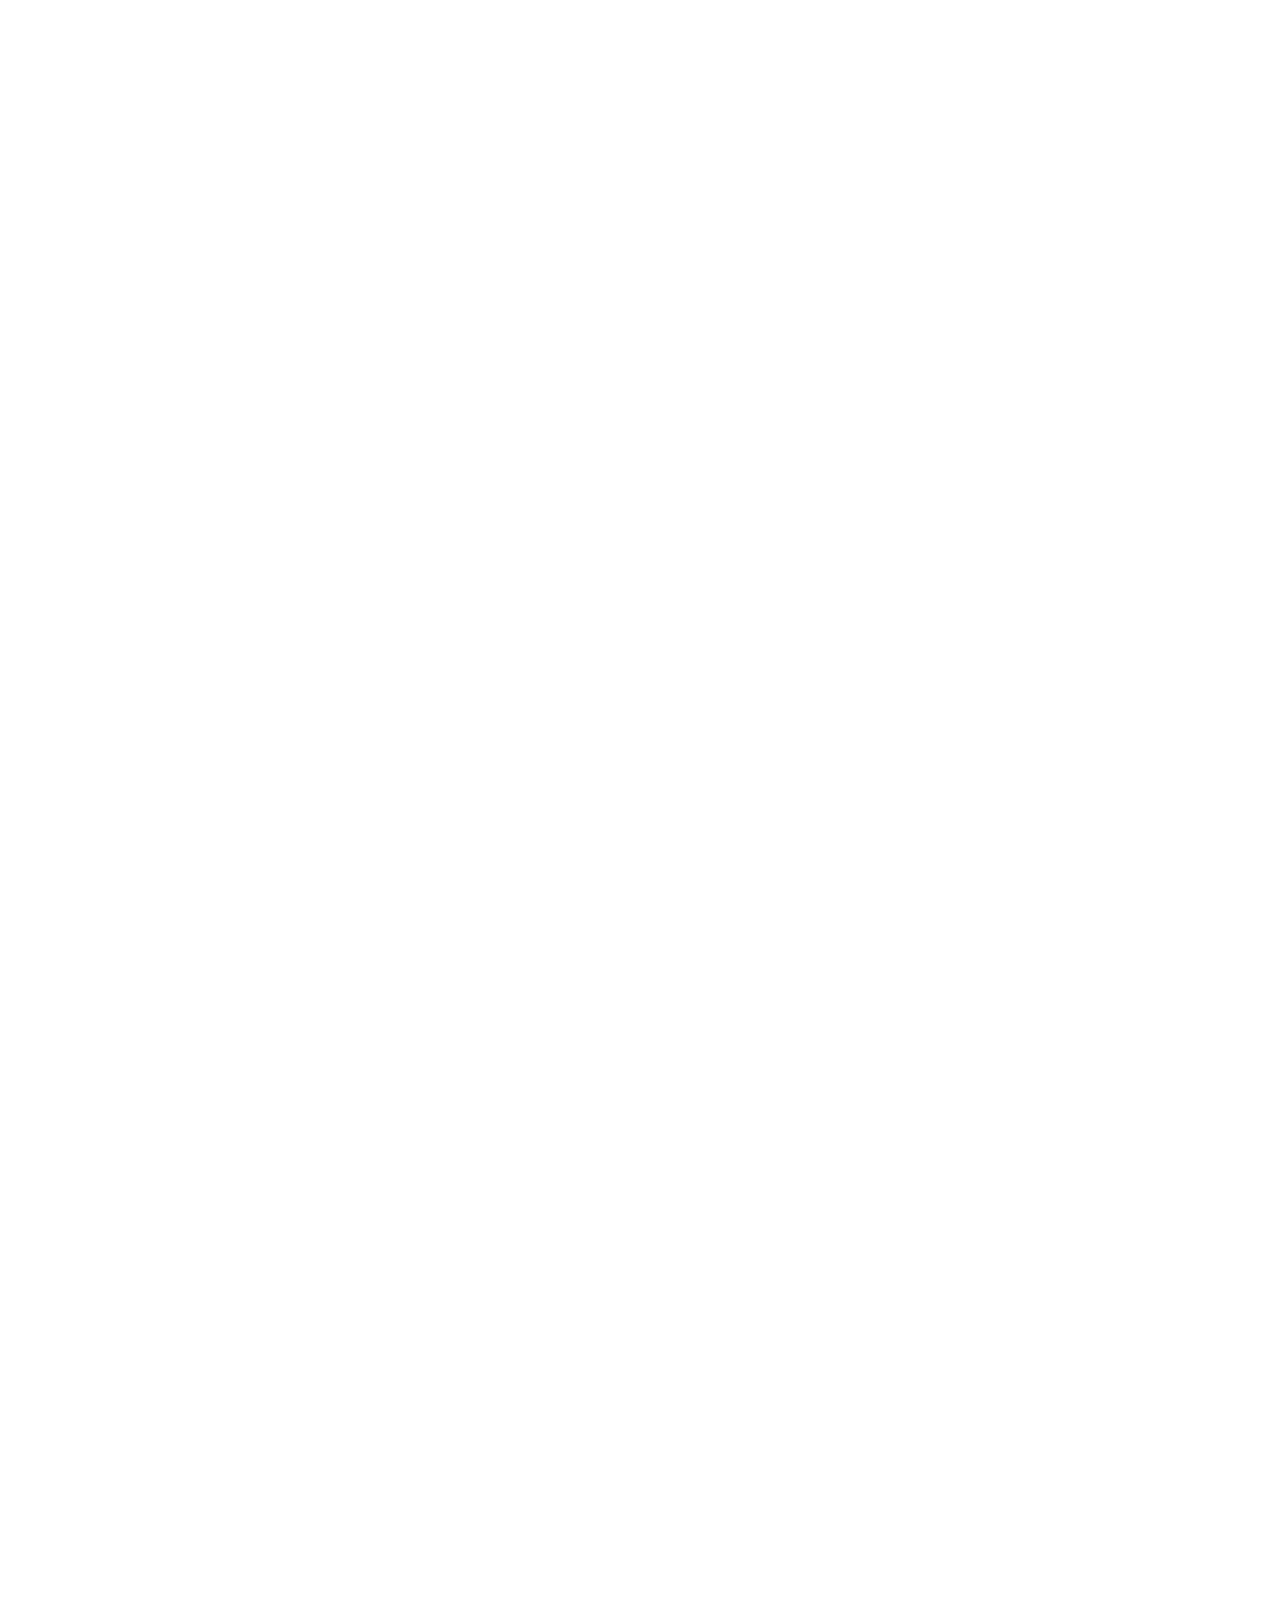
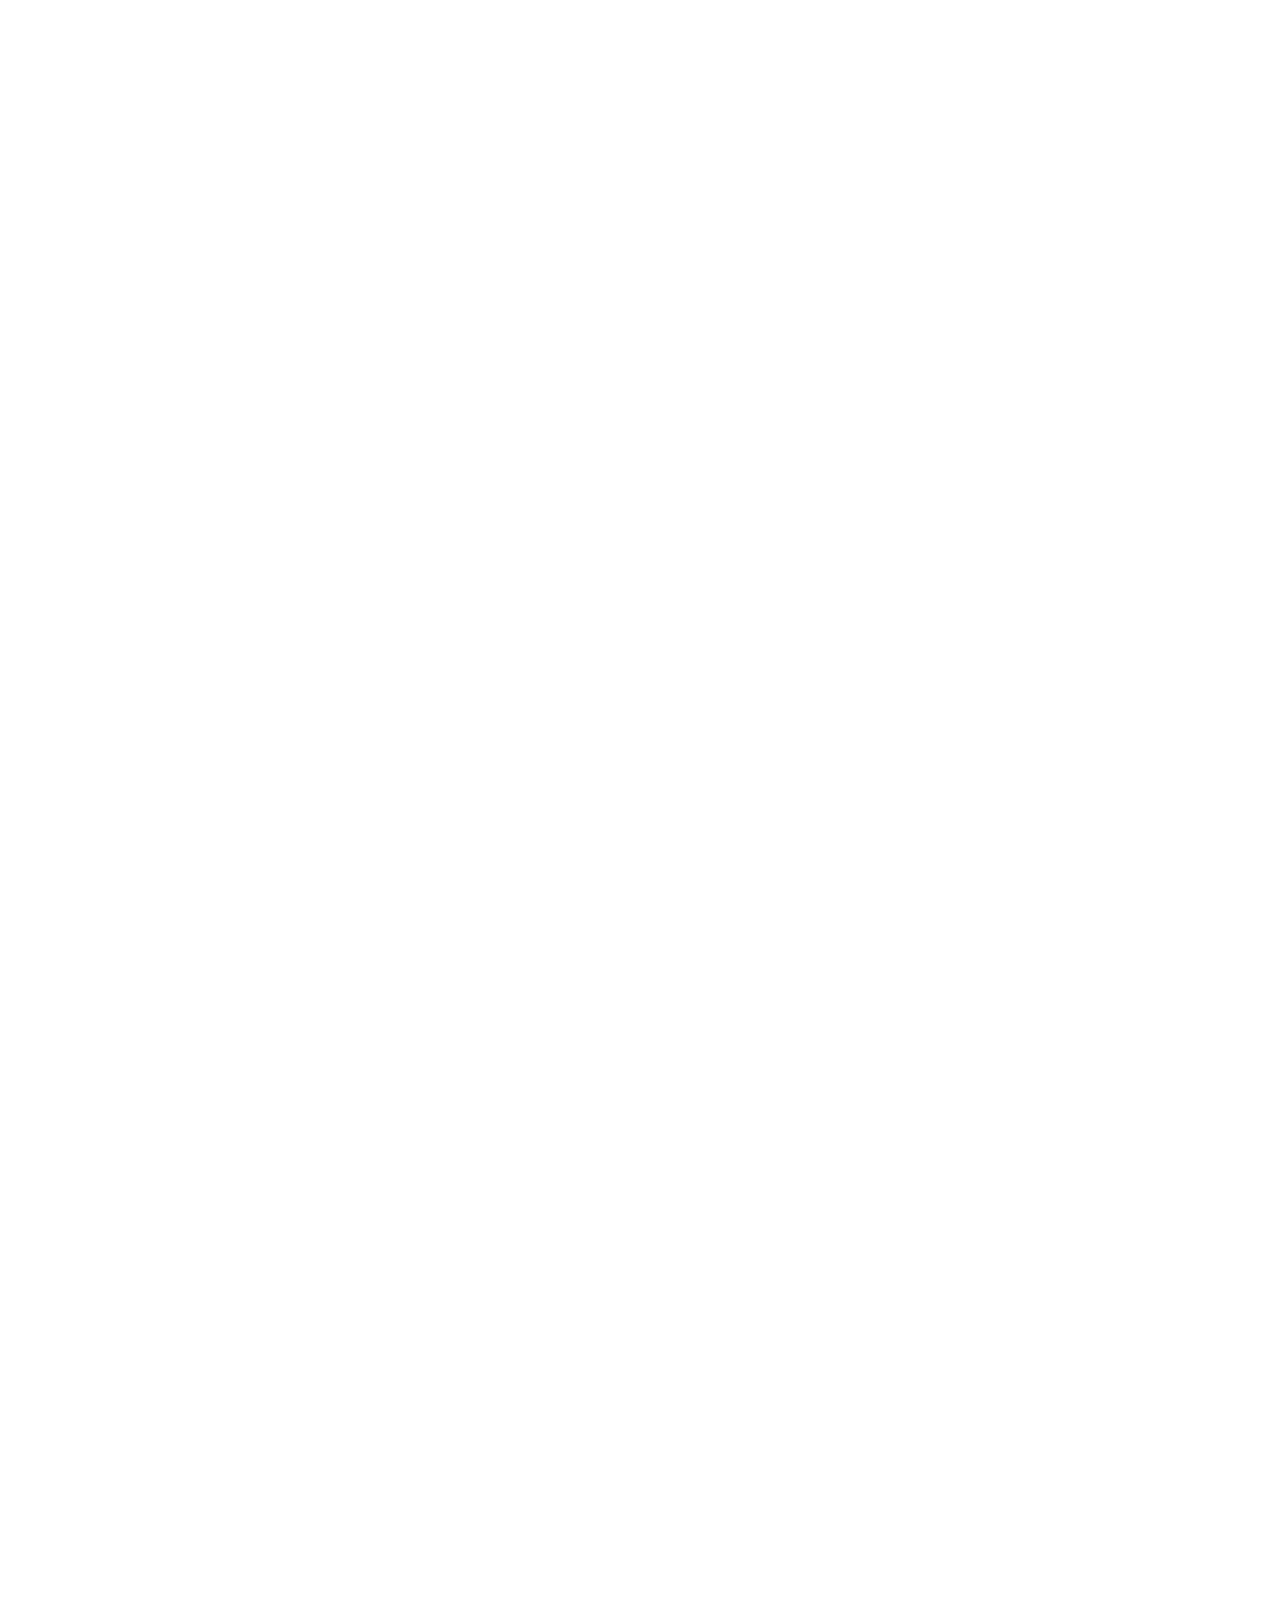
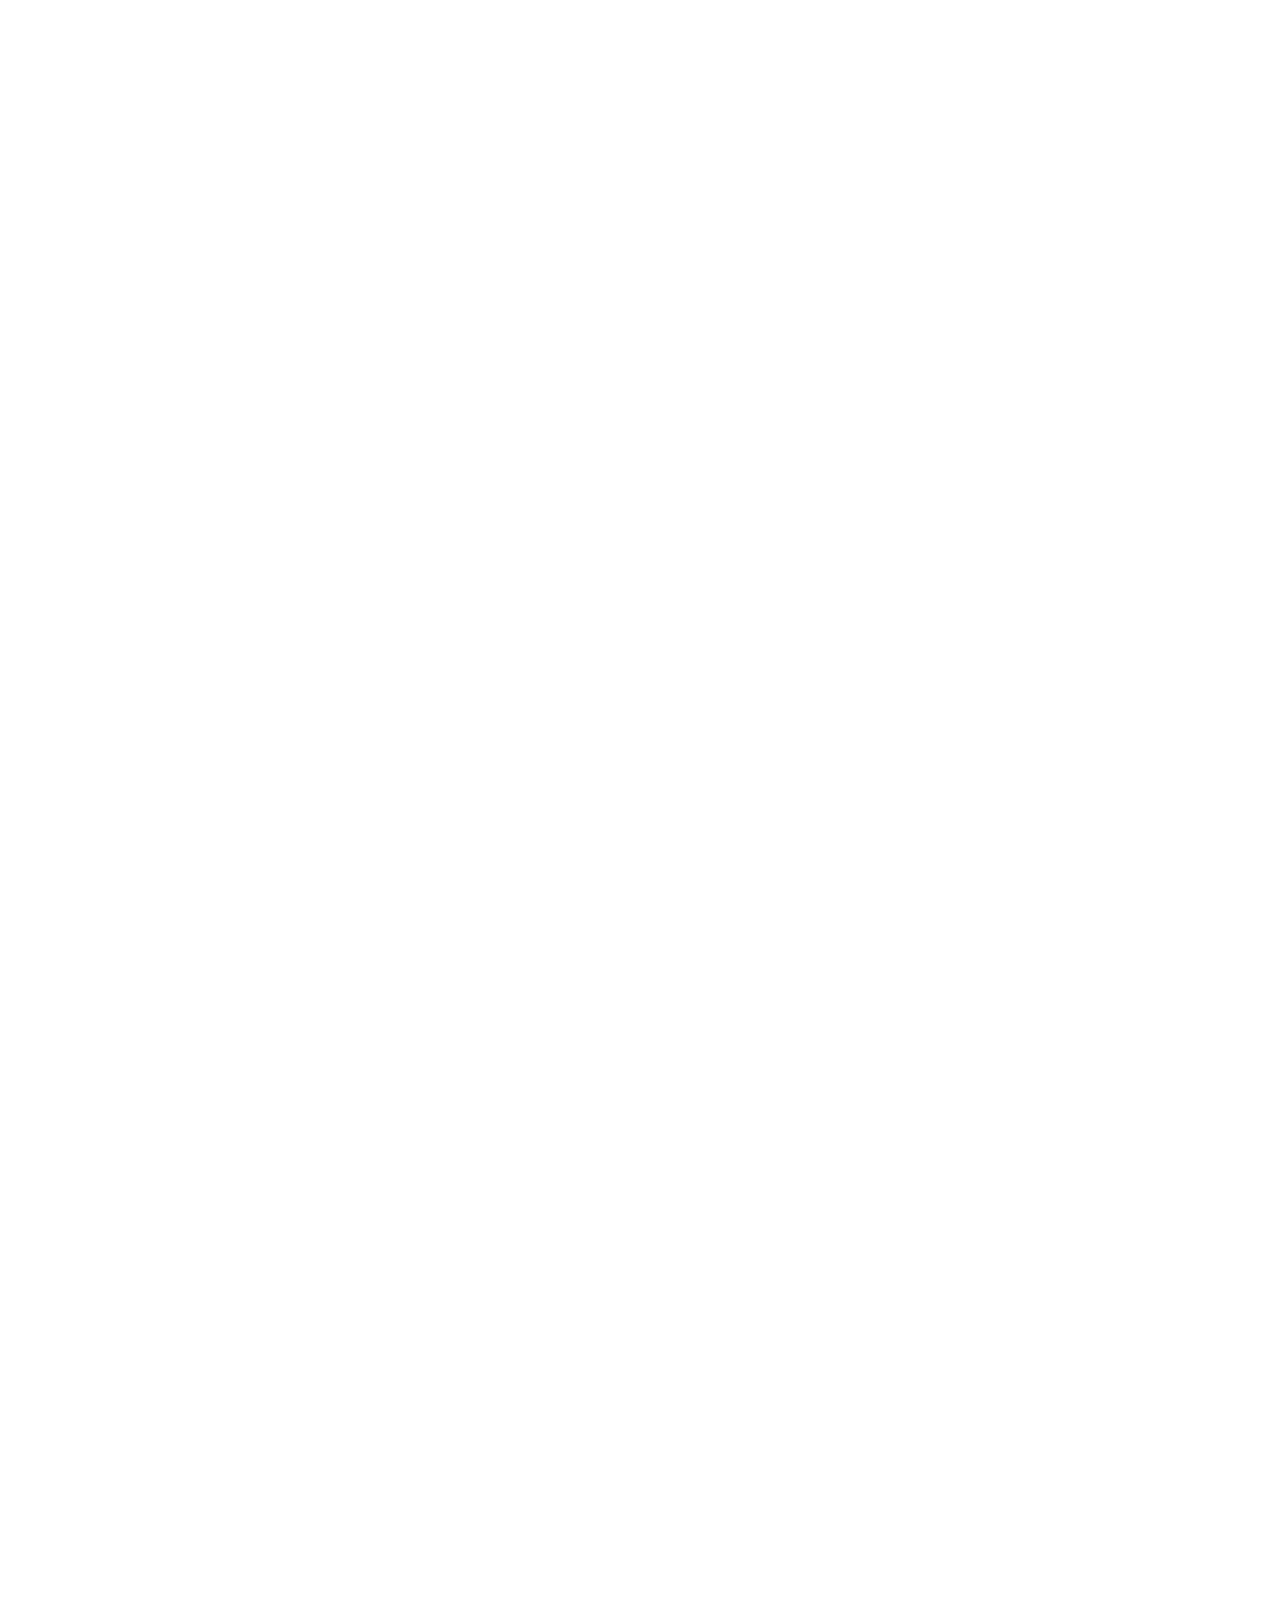
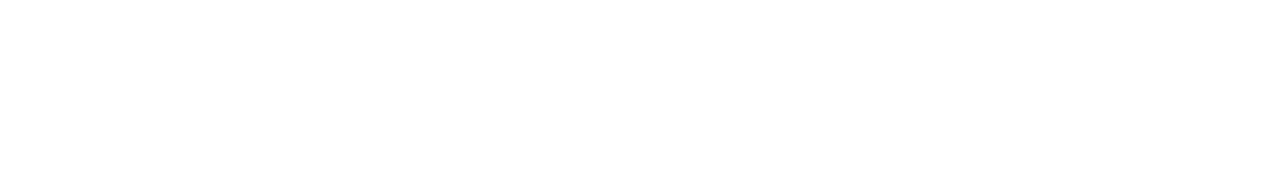
==== commit a2d2e708: "html수정 및 텍스트에 따른 애니메이션 추가" ====
--- a/index.html
+++ b/index.html
@@ -35,16 +35,16 @@
     <section class="scroll-section" id="scroll-section-0">
         <h1>AIR FORCE 1</h1>
         <div class="sticky-elem main-message a">
+            <p>전설적인 스타일<br>새로운 감각</p>
+        </div>
+        <div class="sticky-elem main-message b">
             <p>빛이 그대로 살아있는<br>화이트 색상</p>
         </div>
-        <div class="sticky-elem main-message b">
+        <div class="sticky-elem main-message c">
             <p>과하지 않은<br>절제된 화려함</p>
         </div>
-        <div class="sticky-elem main-message c">
+        <div class="sticky-elem main-message d">
             <p>금속 듀브레가 주는<br>힙한 감성</p>
-        </div>
-        <div class="sticky-elem main-message d">
-            <p>전설적인 스타일<br>새로운 감각</p>
         </div>
     </section>
 
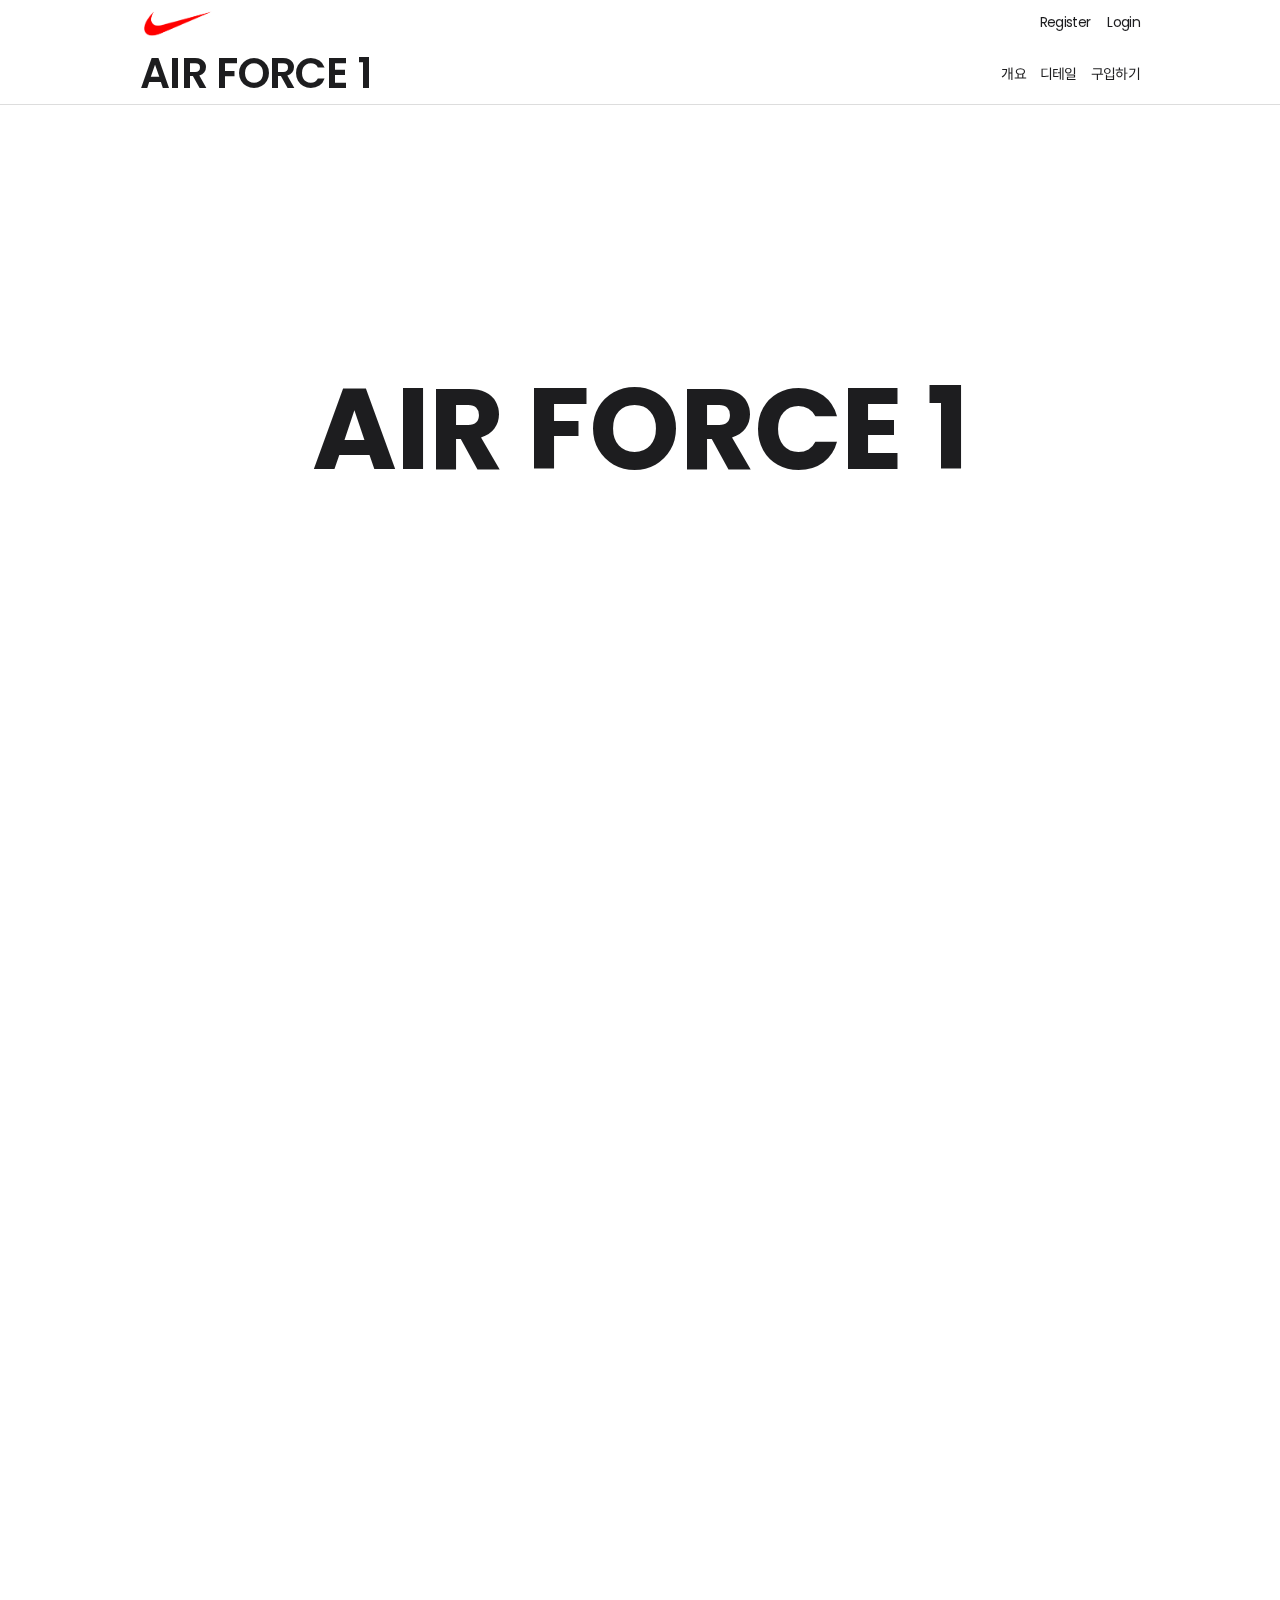
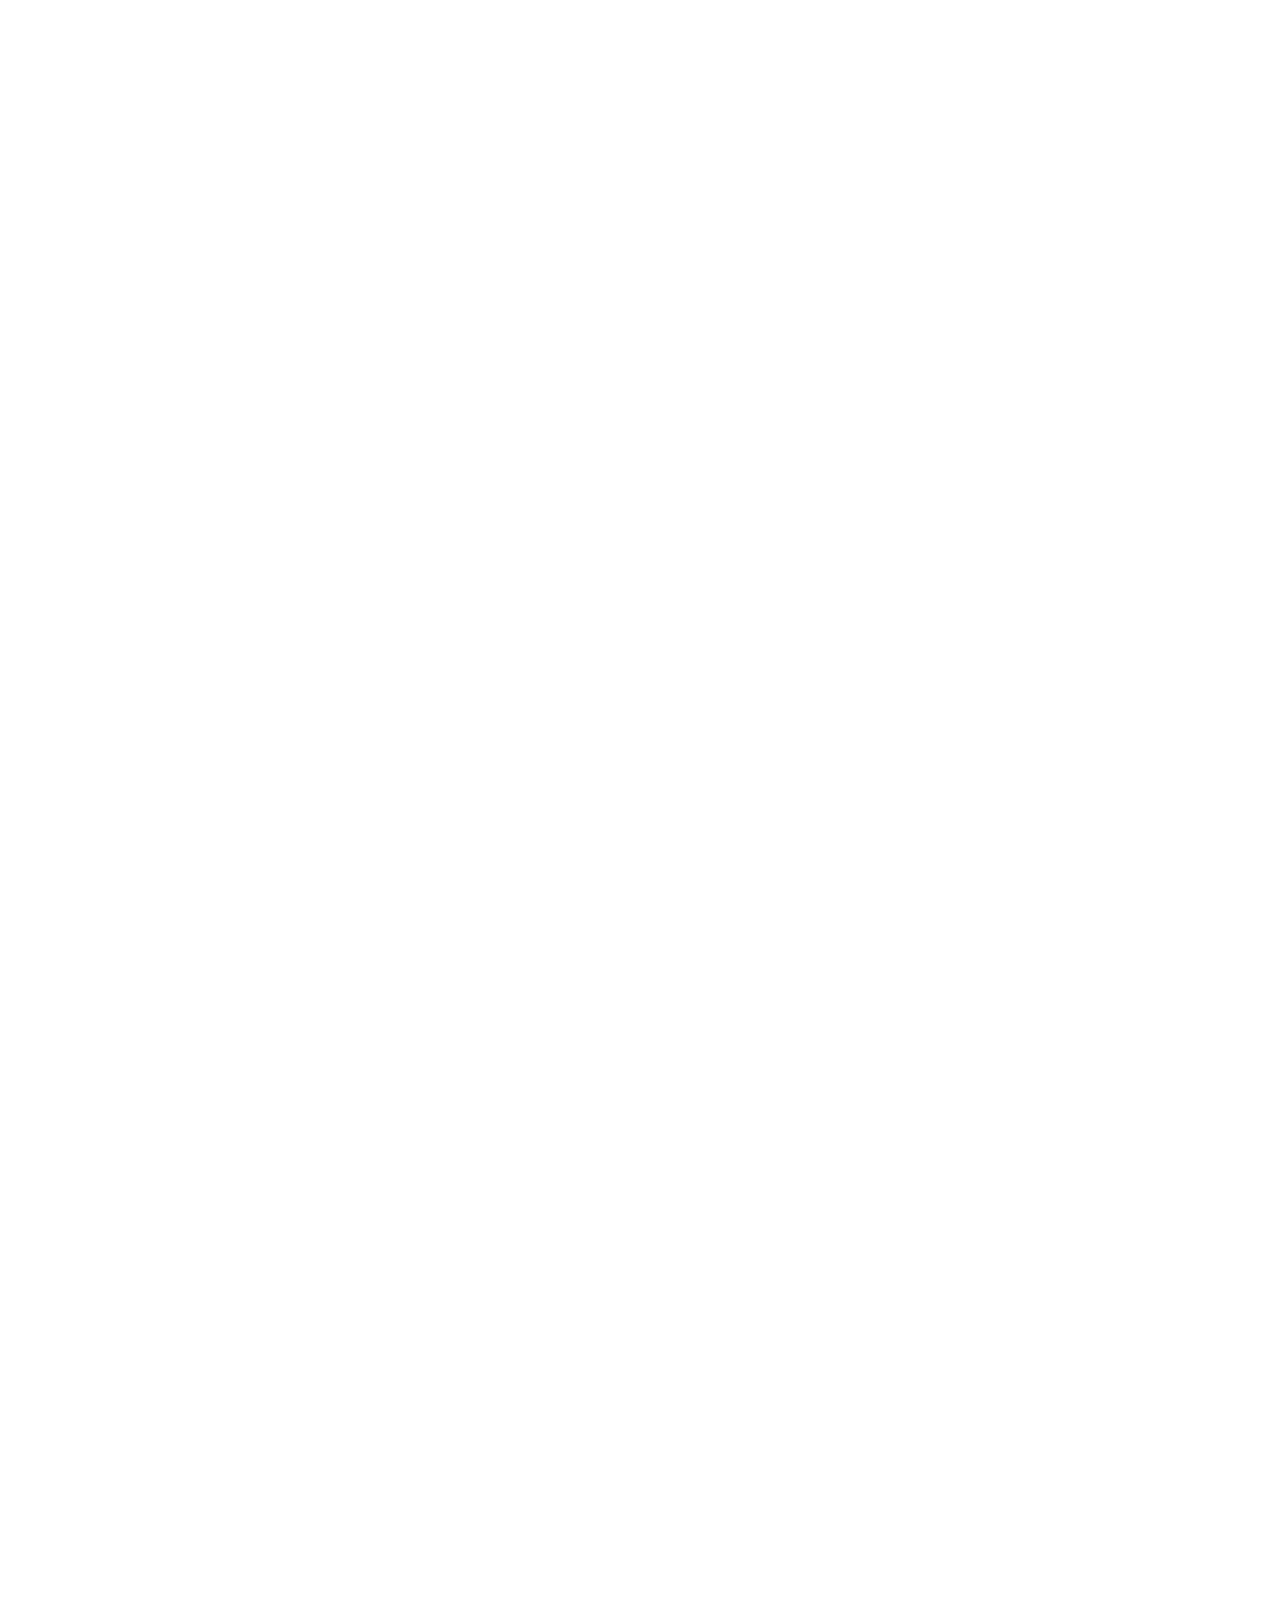
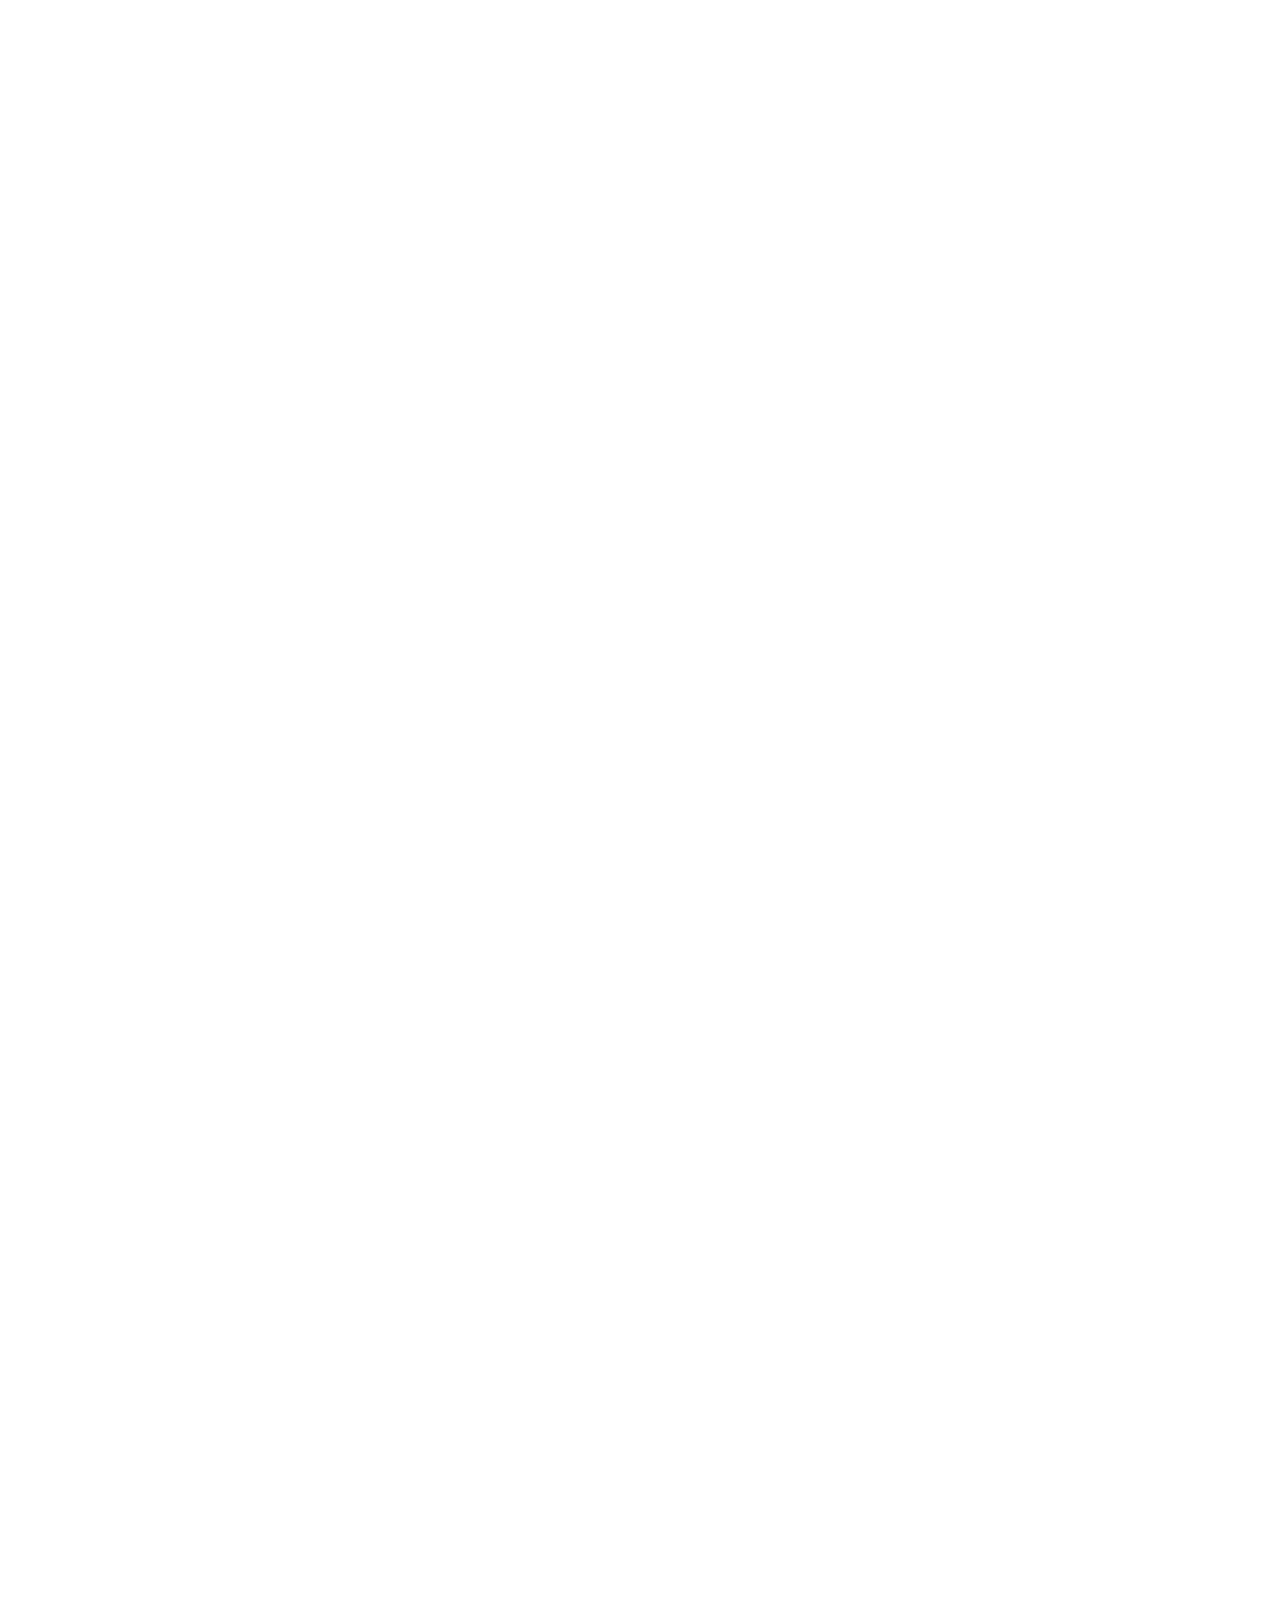
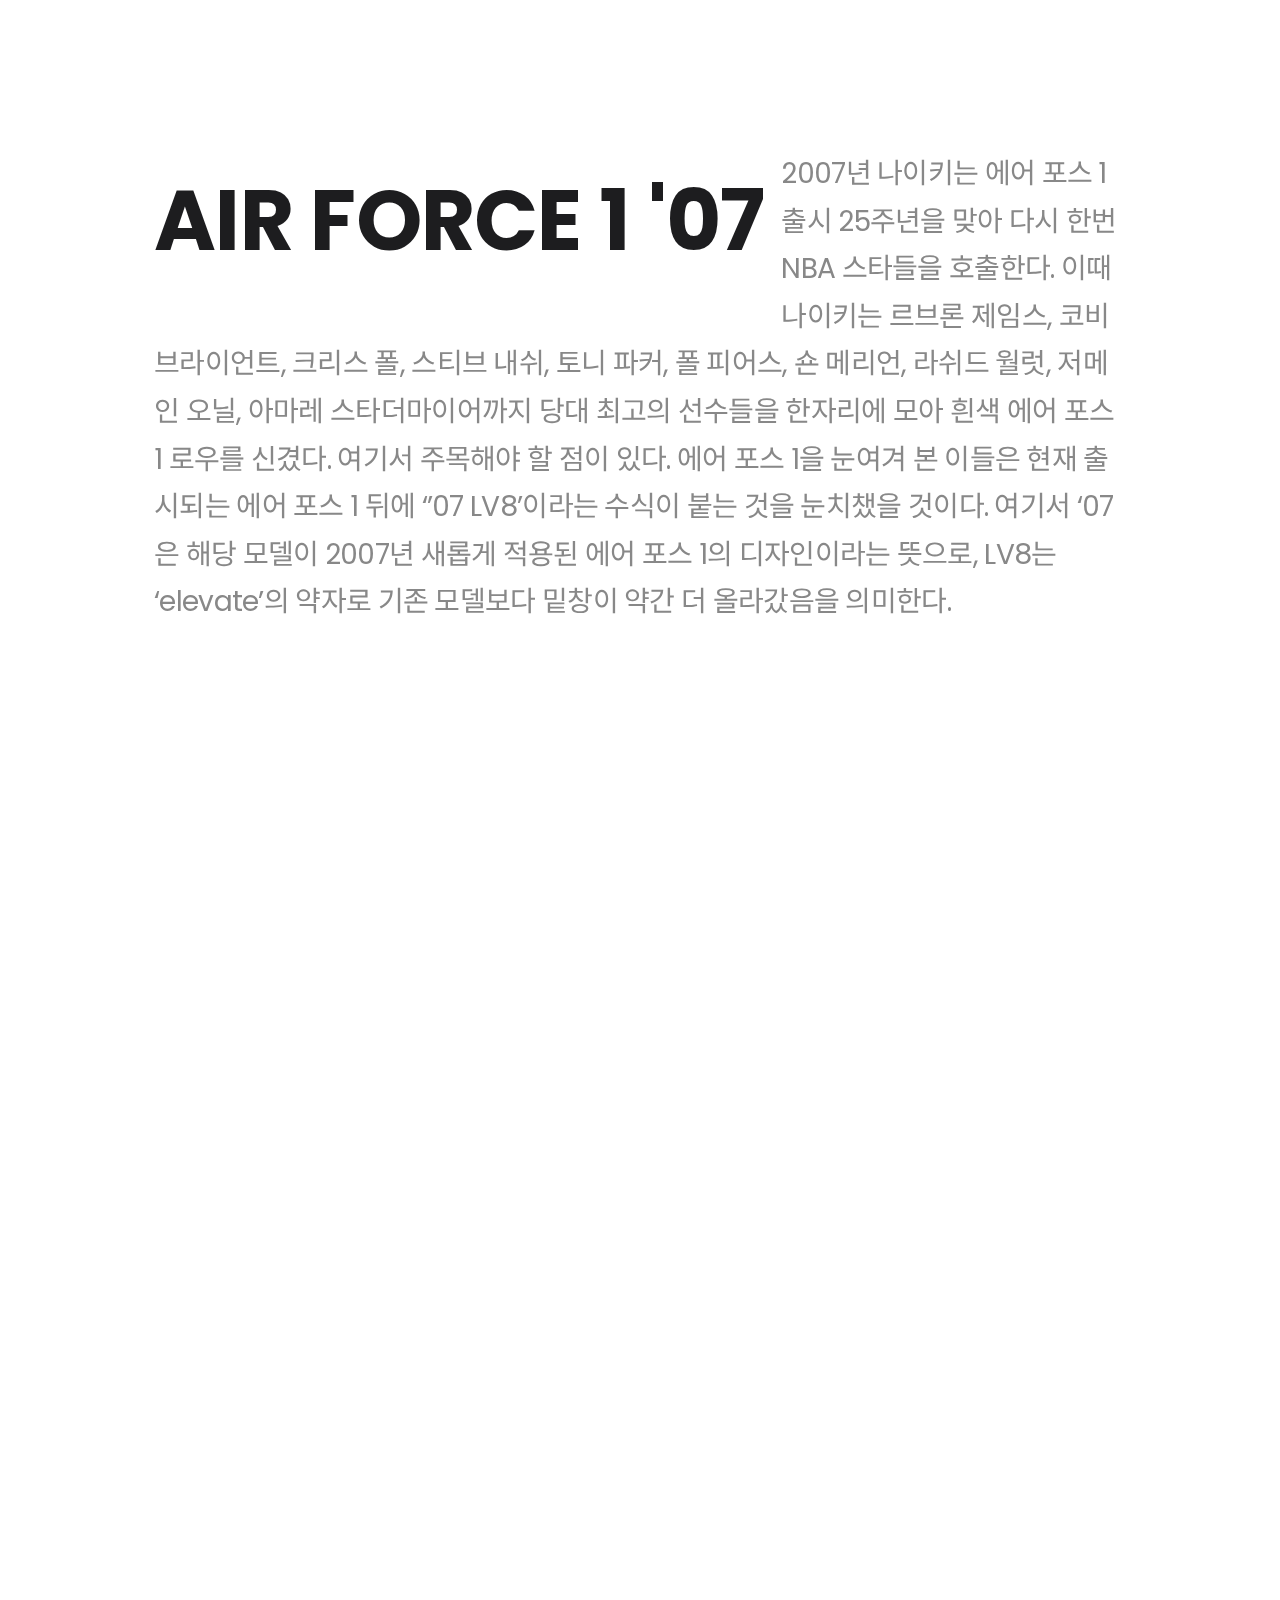
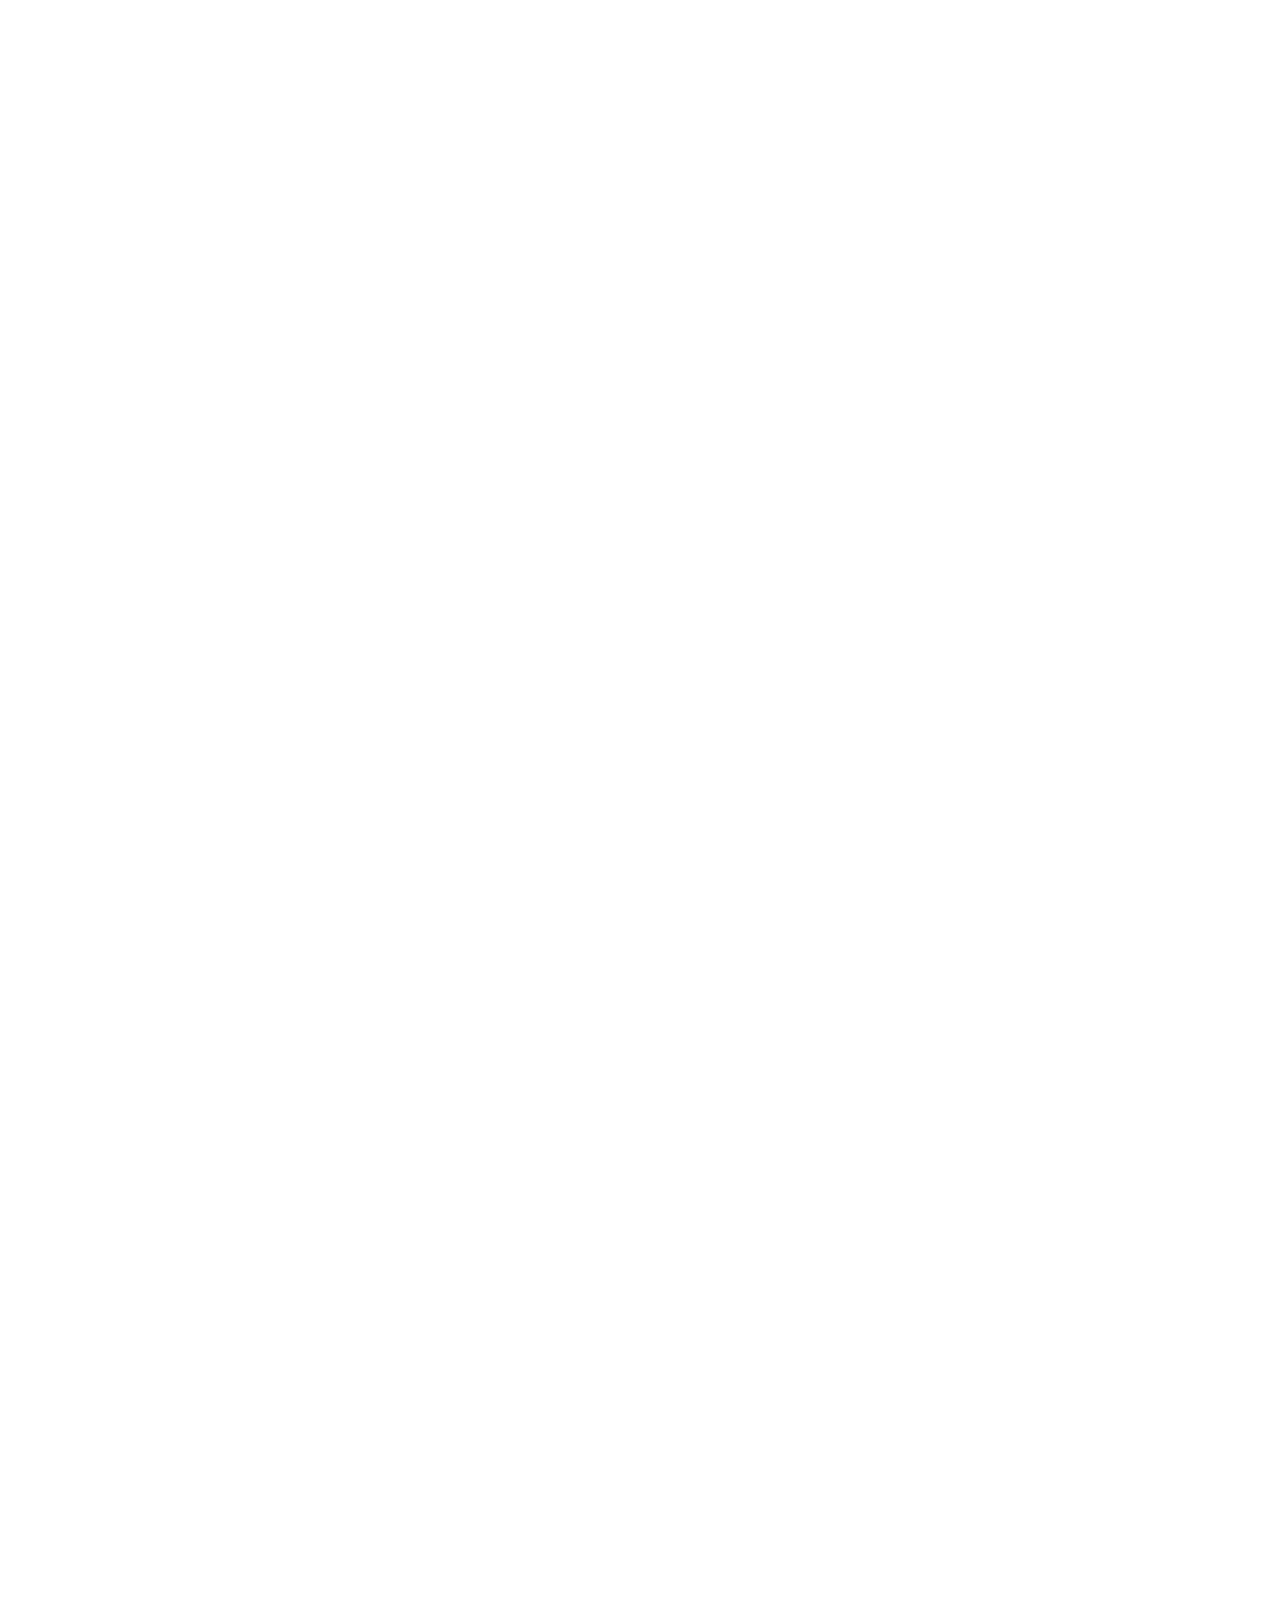
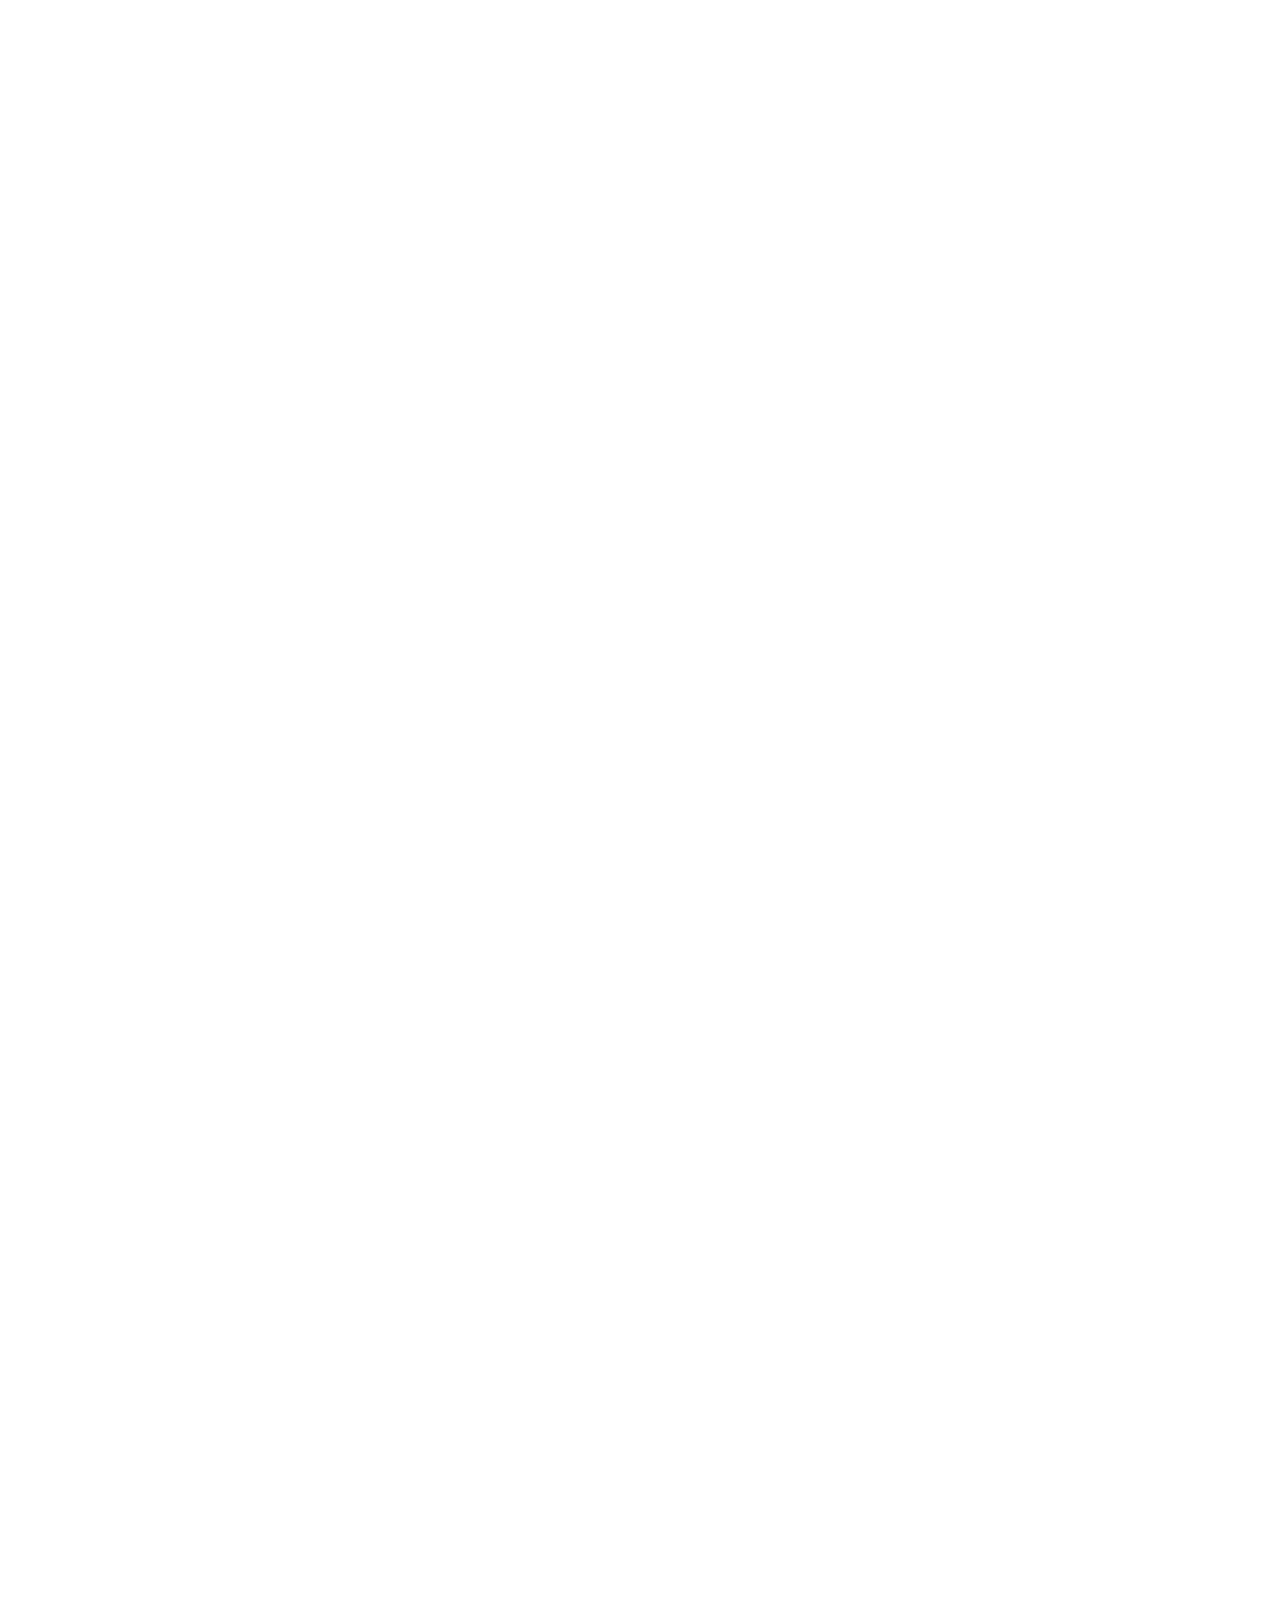
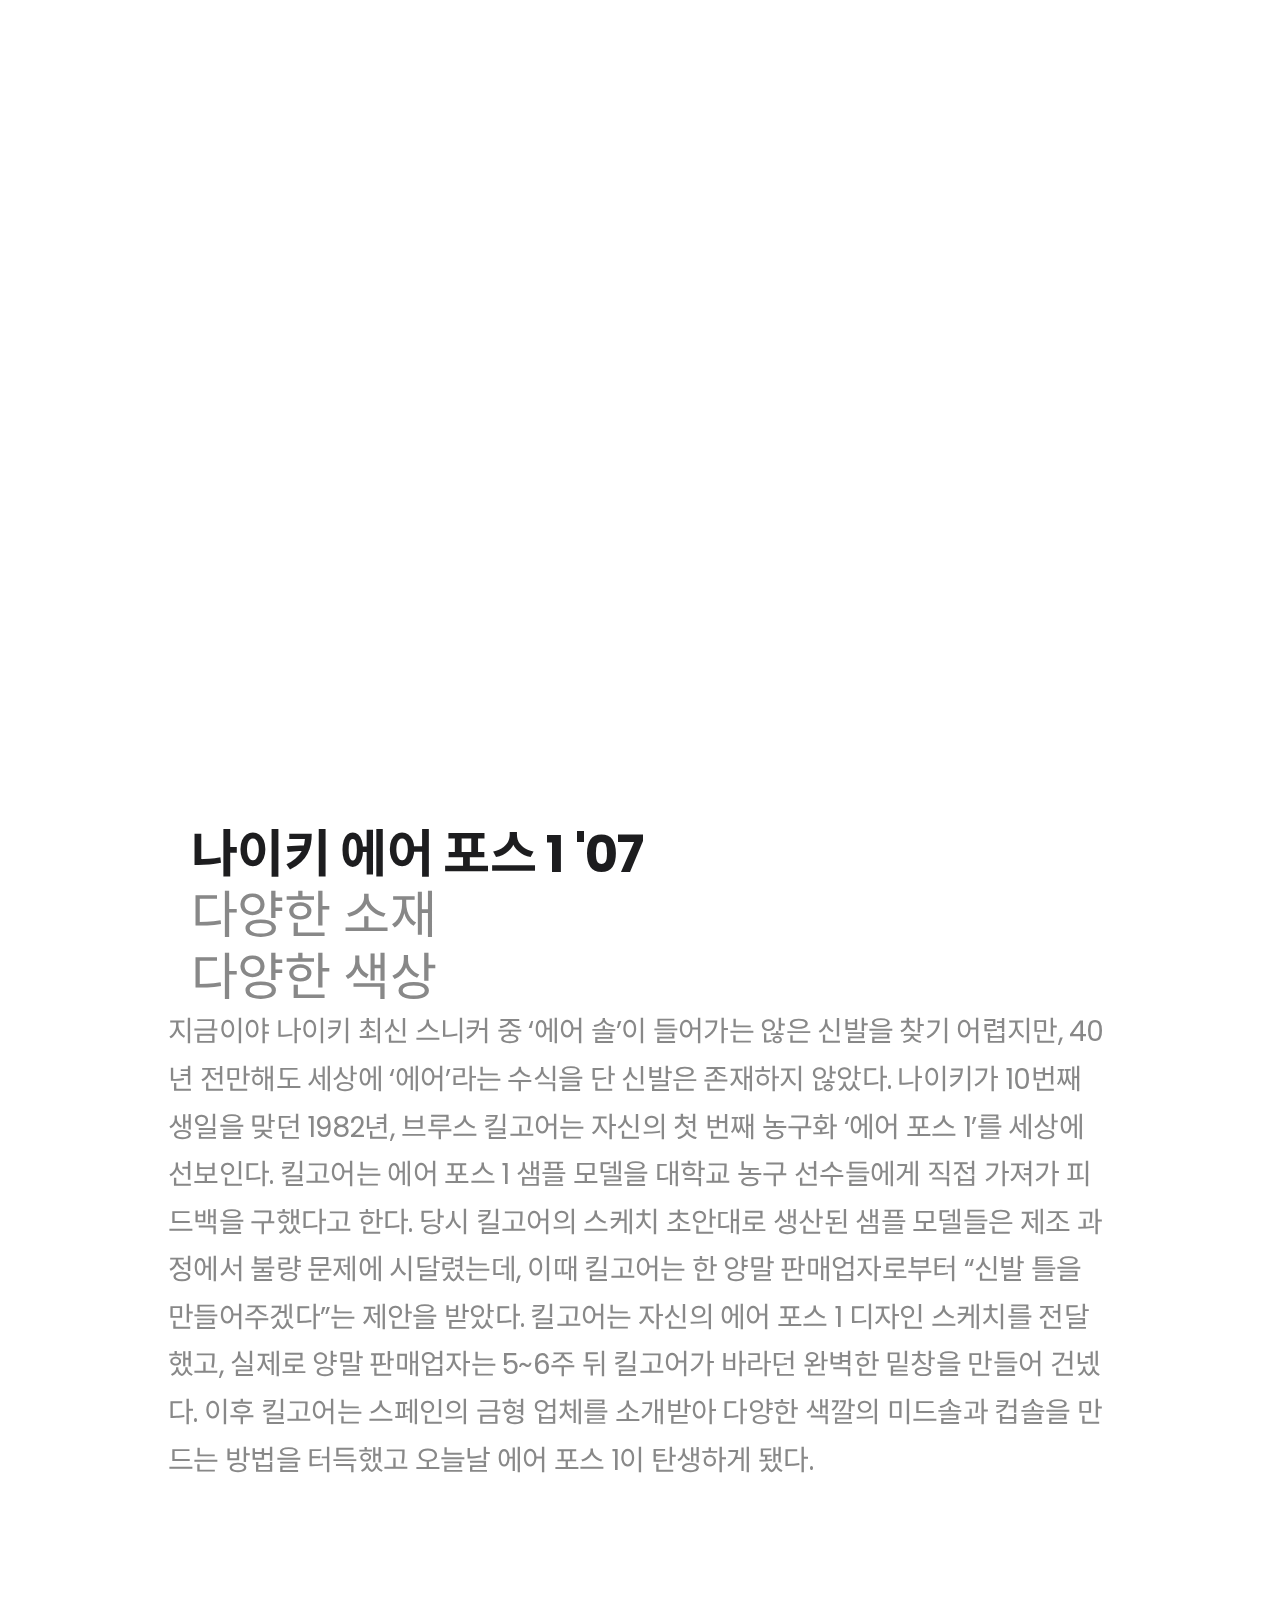
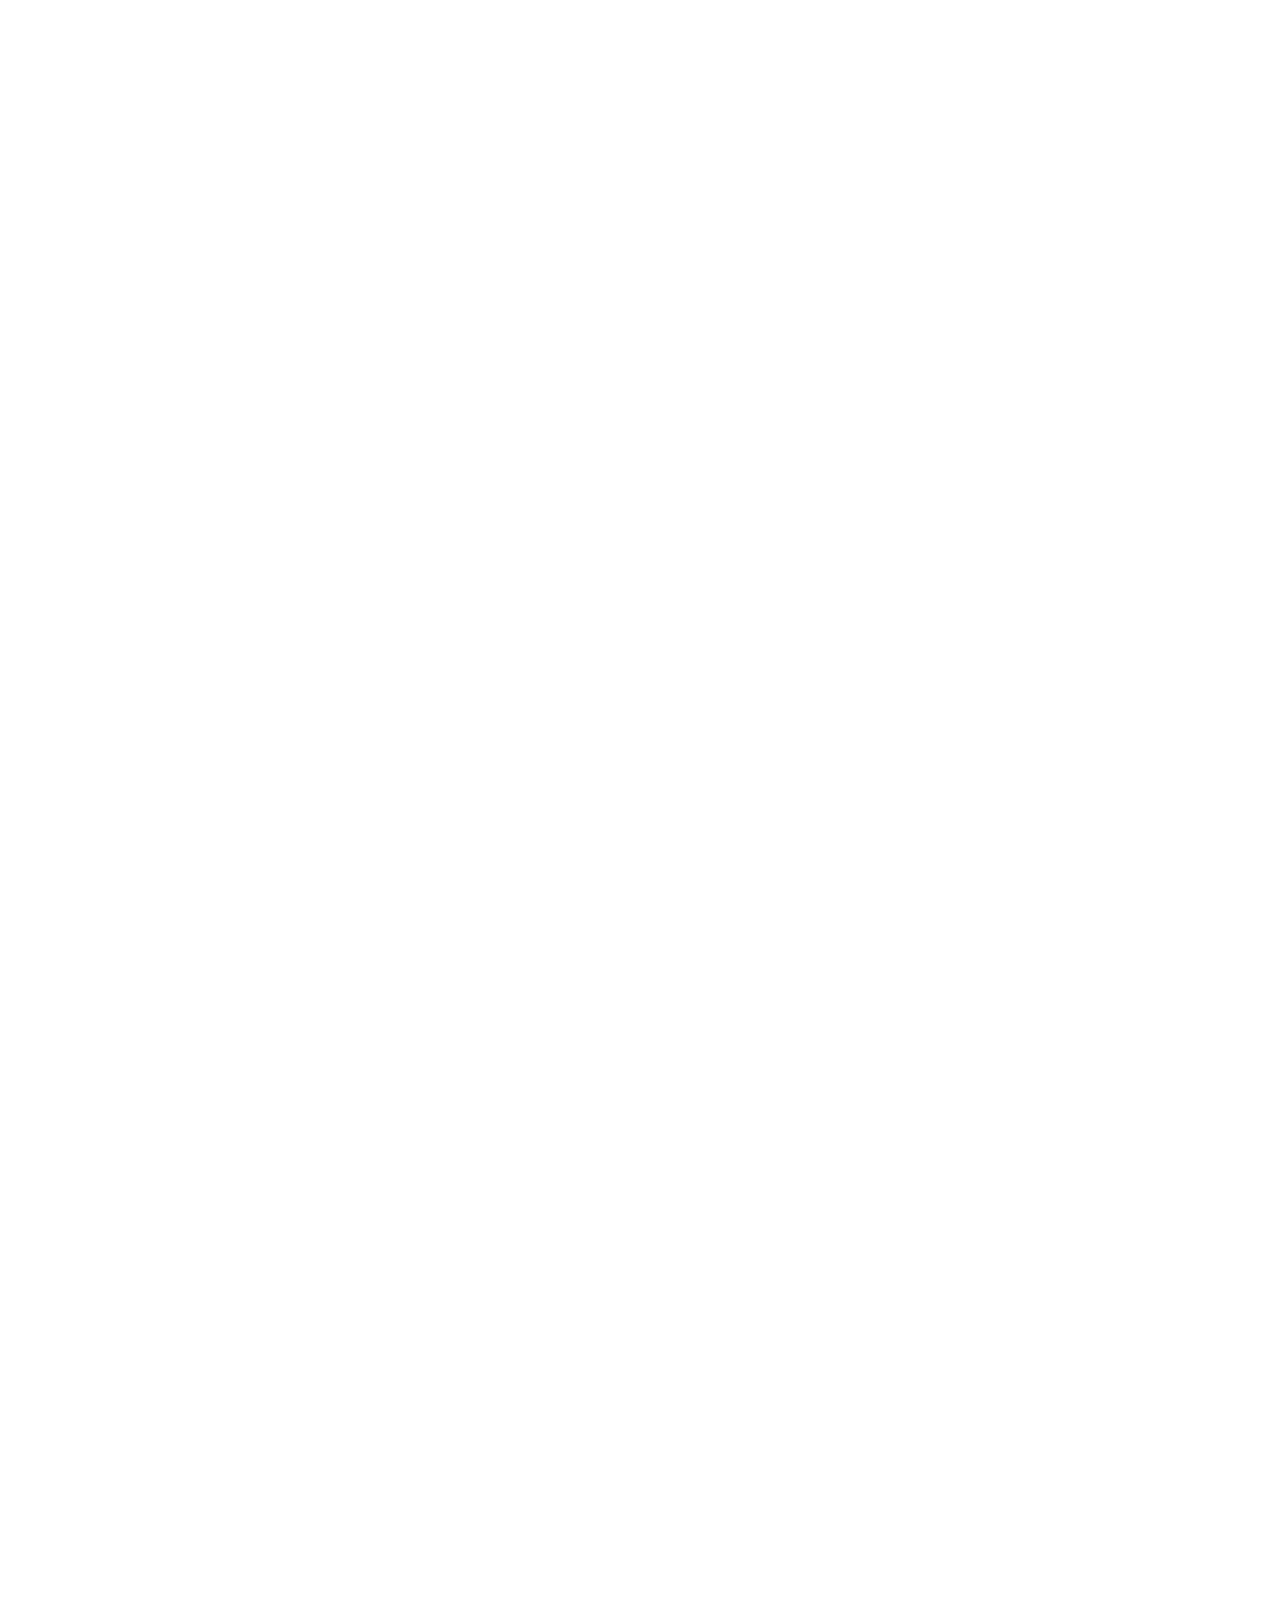
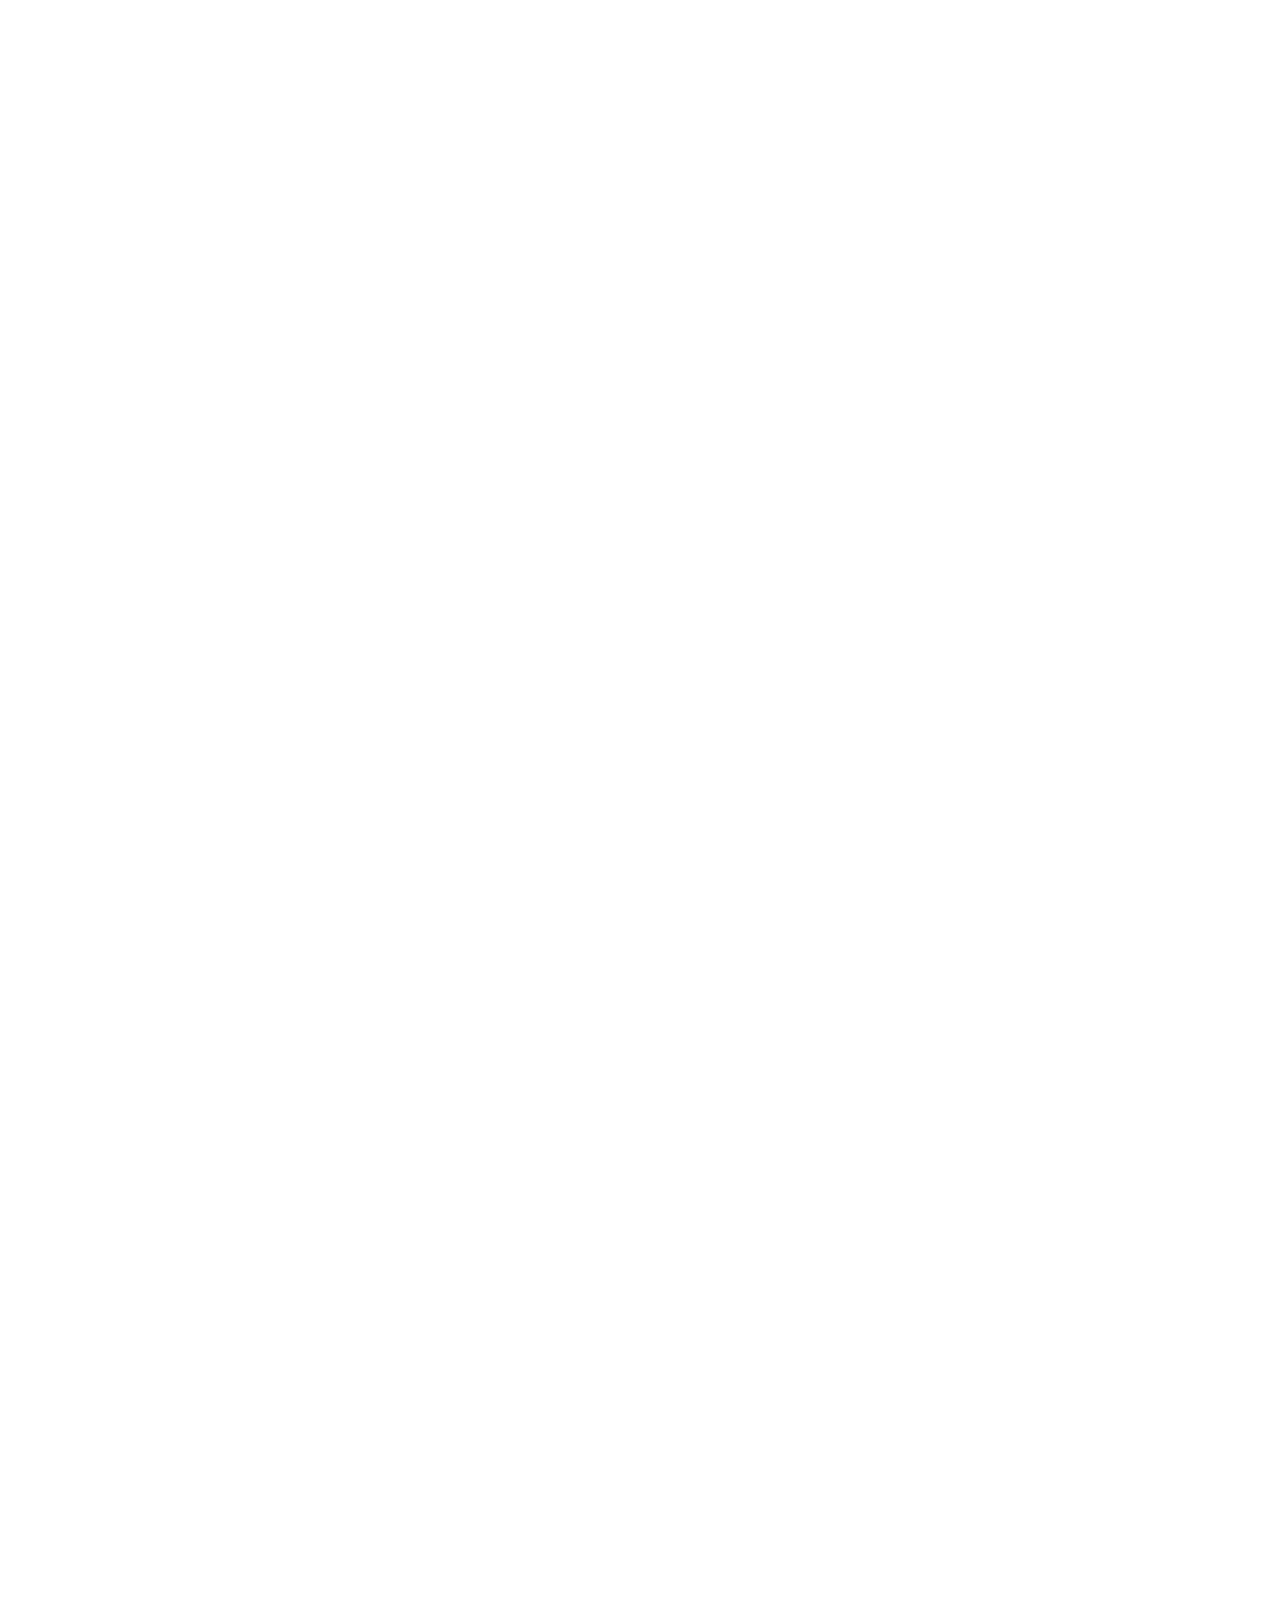
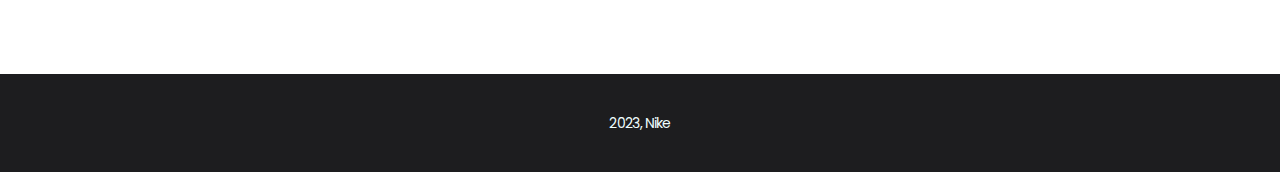
==== commit da2c2feb: "canvas애니메이션 추가" ====
--- a/index.html
+++ b/index.html
@@ -34,6 +34,9 @@
 
     <section class="scroll-section" id="scroll-section-0">
         <h1>AIR FORCE 1</h1>
+        <div class="sticky-elem sticky-elem-canvas">
+            <canvas id="video-canvas-0" width="2560" height="1440"></canvas>
+        </div>
         <div class="sticky-elem main-message a">
             <p>전설적인 스타일<br>새로운 감각</p>
         </div>
@@ -56,6 +59,9 @@
     </section>
 
     <section class="scroll-section" id="scroll-section-2">
+        <div class="sticky-elem sticky-elem-canvas">
+            <canvas id="video-canvas-1" width="3840" height="2160"></canvas>
+        </div>
         <div class="sticky-elem main-message a">
             <p><small>전설적인 스타일</small>새로운 감각</p>
             
@@ -69,7 +75,7 @@
             <div class="pin"></div>
         </div>
         <div class="sticky-elem desc-message d">
-            <p>로우 컷 실루엣이 깔끔하고 매끈한 룩을 연출</p>
+            <p>다양한 색상으로<br> 개성있는 스타일을</p>
             <div class="pin"></div>
         </div>
         
--- a/css/default.css
+++ b/css/default.css
@@ -47,4 +47,11 @@
 	border: 0;
 	background: transparent;
 	cursor: pointer;
+}
+img[src$=".gif"], img[src$=".png"] {
+image-rendering: -moz-crisp-edges; /* Firefox */
+image-rendering: -o-crisp-edges; /* Opera */
+image-rendering: -webkit-optimize-contrast;/* Webkit (non-standard naming) */
+image-rendering: crisp-edges;
+-ms-interpolation-mode: nearest-neighbor; /* IE (non-standard property) */
 }--- a/css/main.css
+++ b/css/main.css
@@ -29,6 +29,7 @@
     position: absolute;
     top:0px;
     left:0px;
+    z-index: 10;
     width: 100%;
     height: 44px;
     padding: 0 1rem;
@@ -38,6 +39,7 @@
     position: absolute;
     top: 45px;
     left:0px;
+    z-index: 11;
     width: 100%;
     height: 60px;
     padding: 0 1rem;
@@ -84,13 +86,13 @@
 /*첫번째 섹션*/
 .scroll-section {
     position: relative;
-    border: 3px solid red;
     padding-top: 50vh;
 }
 
 #scroll-section-0 h1 {
     position: relative;
     font-size: 4rem;
+    z-index: 5;
     top: -10vh;
     text-align: center;
 }
@@ -110,10 +112,17 @@
     top: 35vh;
 }
 
+
 .main-message p {
     font-weight: bold;
     text-align: center;
     line-height: 1.2;
+}
+.main-message.c{
+    color:aliceblue;
+}
+.main-message.d{
+    color:aliceblue;
 }
 
 /*두번째 섹션*/
@@ -147,16 +156,18 @@
     margin-bottom: 0.5em;
 }
 
-.desc-message {
+.sticky-elem.desc-message {
     font-weight: bold;
     width: 50%;
-    text-align: center;
+    opacity: 0;
+    font-size : 3rem;
+    color : white;
 }
 
 .pin {
     width: 1px;
     height: 100px;
-    background-color: rgb(29, 29, 31);
+    background-color:azure;
 }
 
 
@@ -191,11 +202,24 @@
     color: azure;
     background-color: rgb(29, 29, 31);
 }
+
+
+/*sticky 요소*/
 .sticky-elem{
     display: none;
     position: fixed;
     left :0;
     width: 100%;
+}
+.sticky-elem-canvas{
+    top: 0;
+    height: 100%;
+}
+.sticky-elem-canvas canvas{
+    position: absolute;
+    top: 50%;
+    left: 50%;
+
 }
 
 
@@ -210,17 +234,20 @@
 }
 
 /*섹션2의 애니메이션*/
+#scroll-section-2 .a {
+    color : white;
+}
 #scroll-section-2 .b {
     top:10%;
     left:40%;
 }
 #scroll-section-2 .c {
-    top:15%;
-    left:45%;
+    top:40%;
+    left:40%;
 }
 #scroll-section-2 .d {
-    top:10%;
-    left:40%;
+    top:5%;
+    left:62%;
 }
 
 
